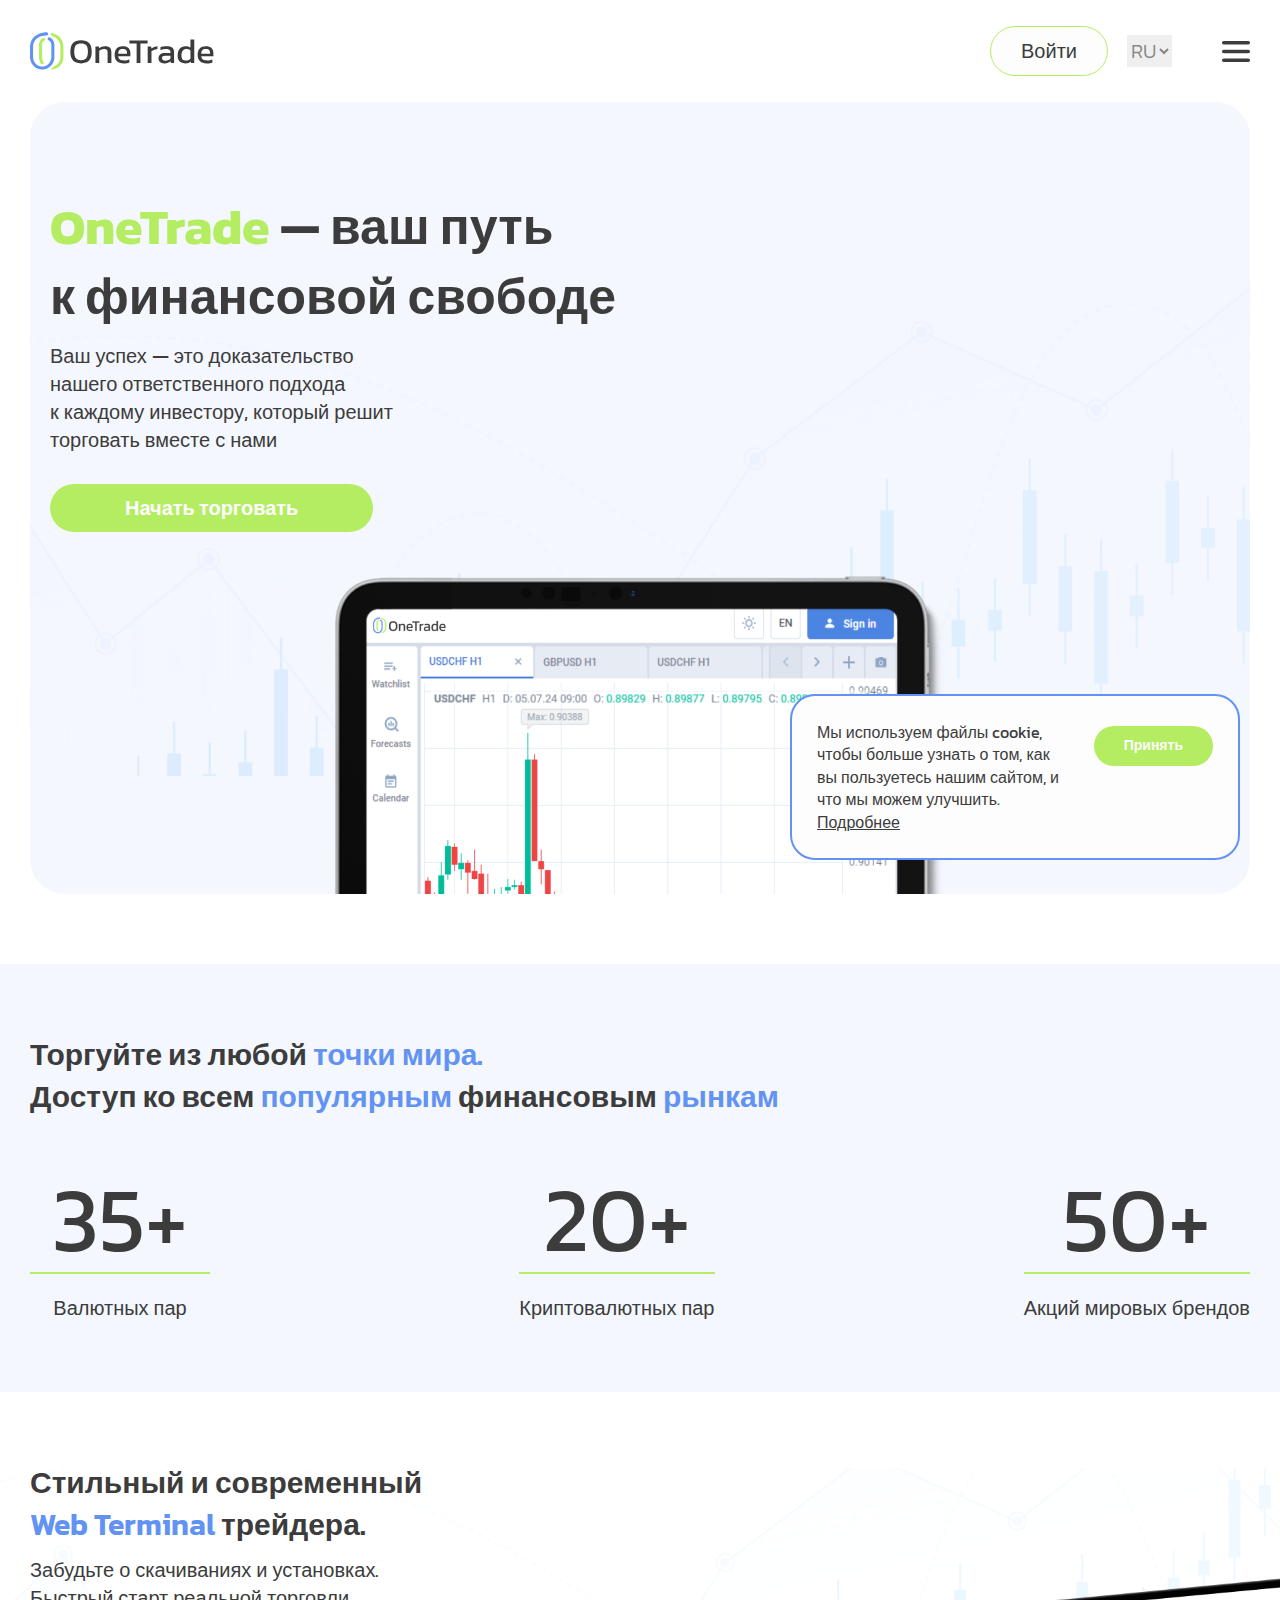
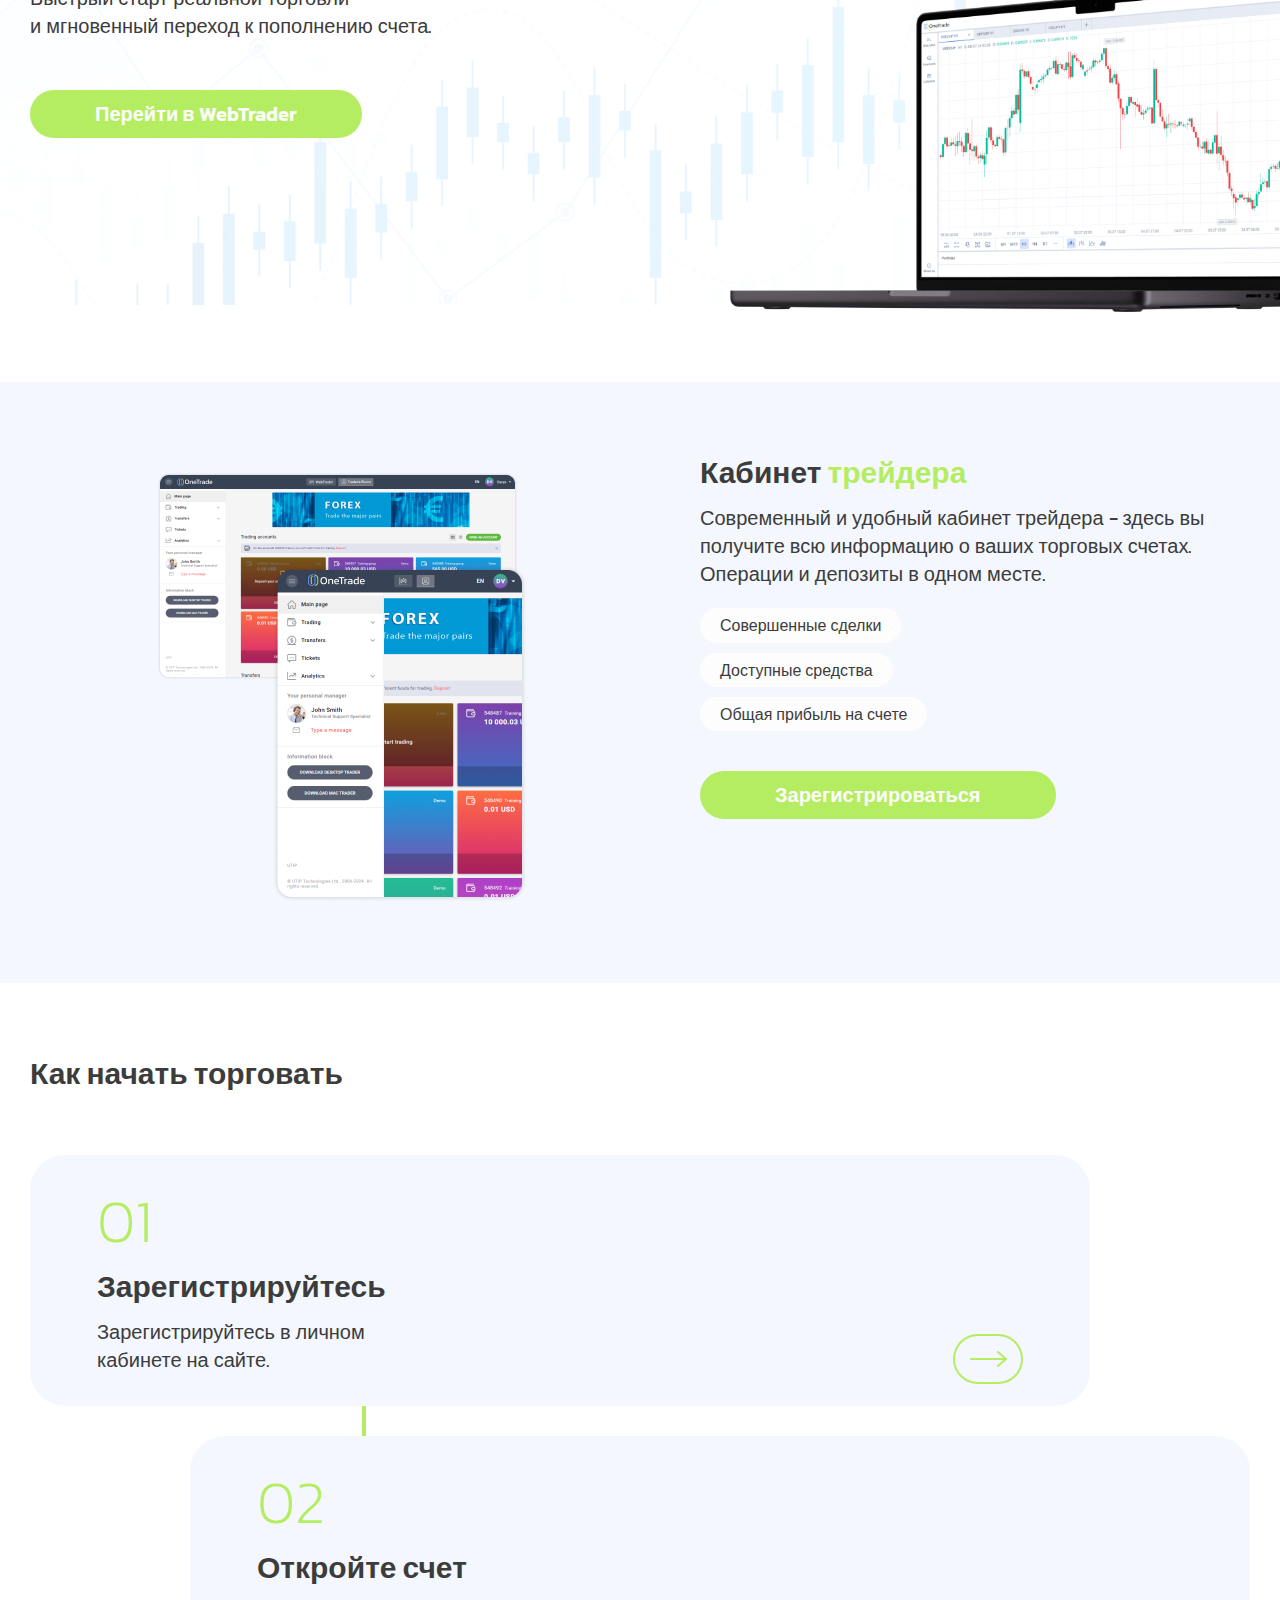
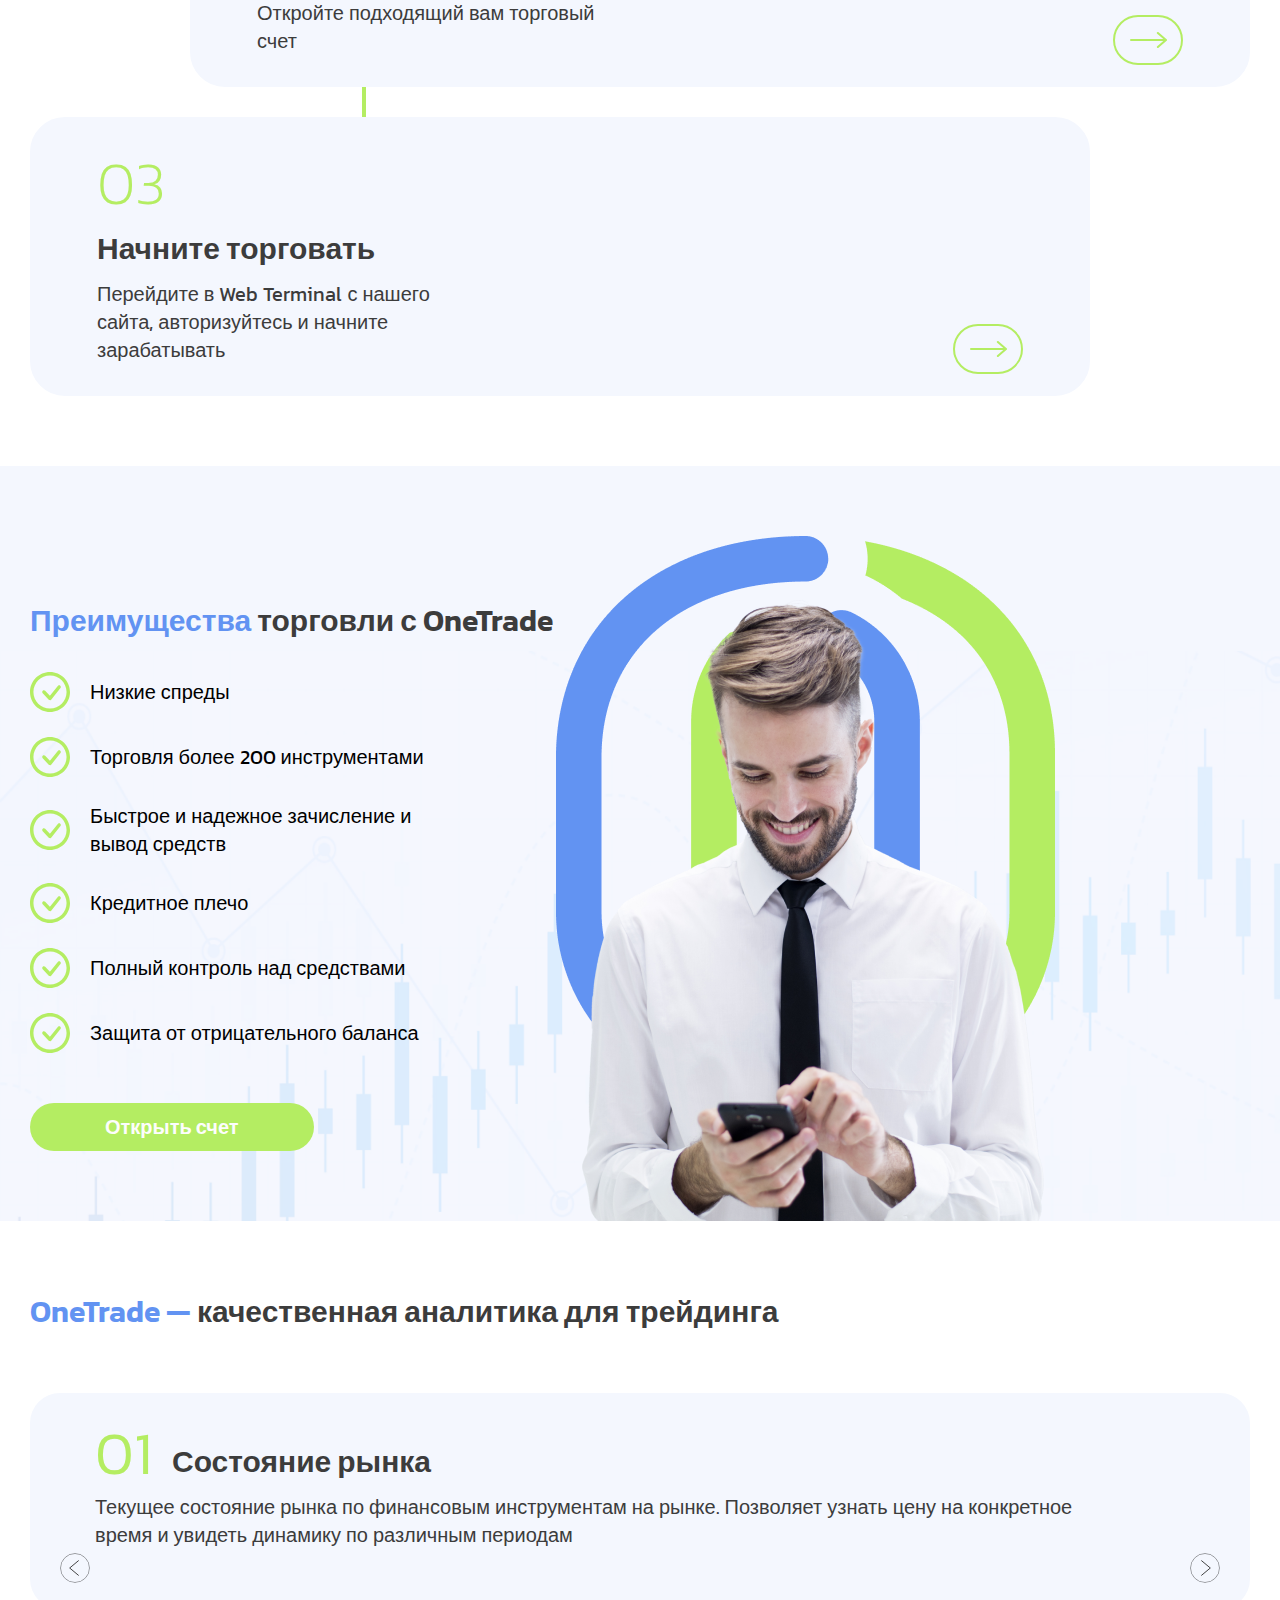
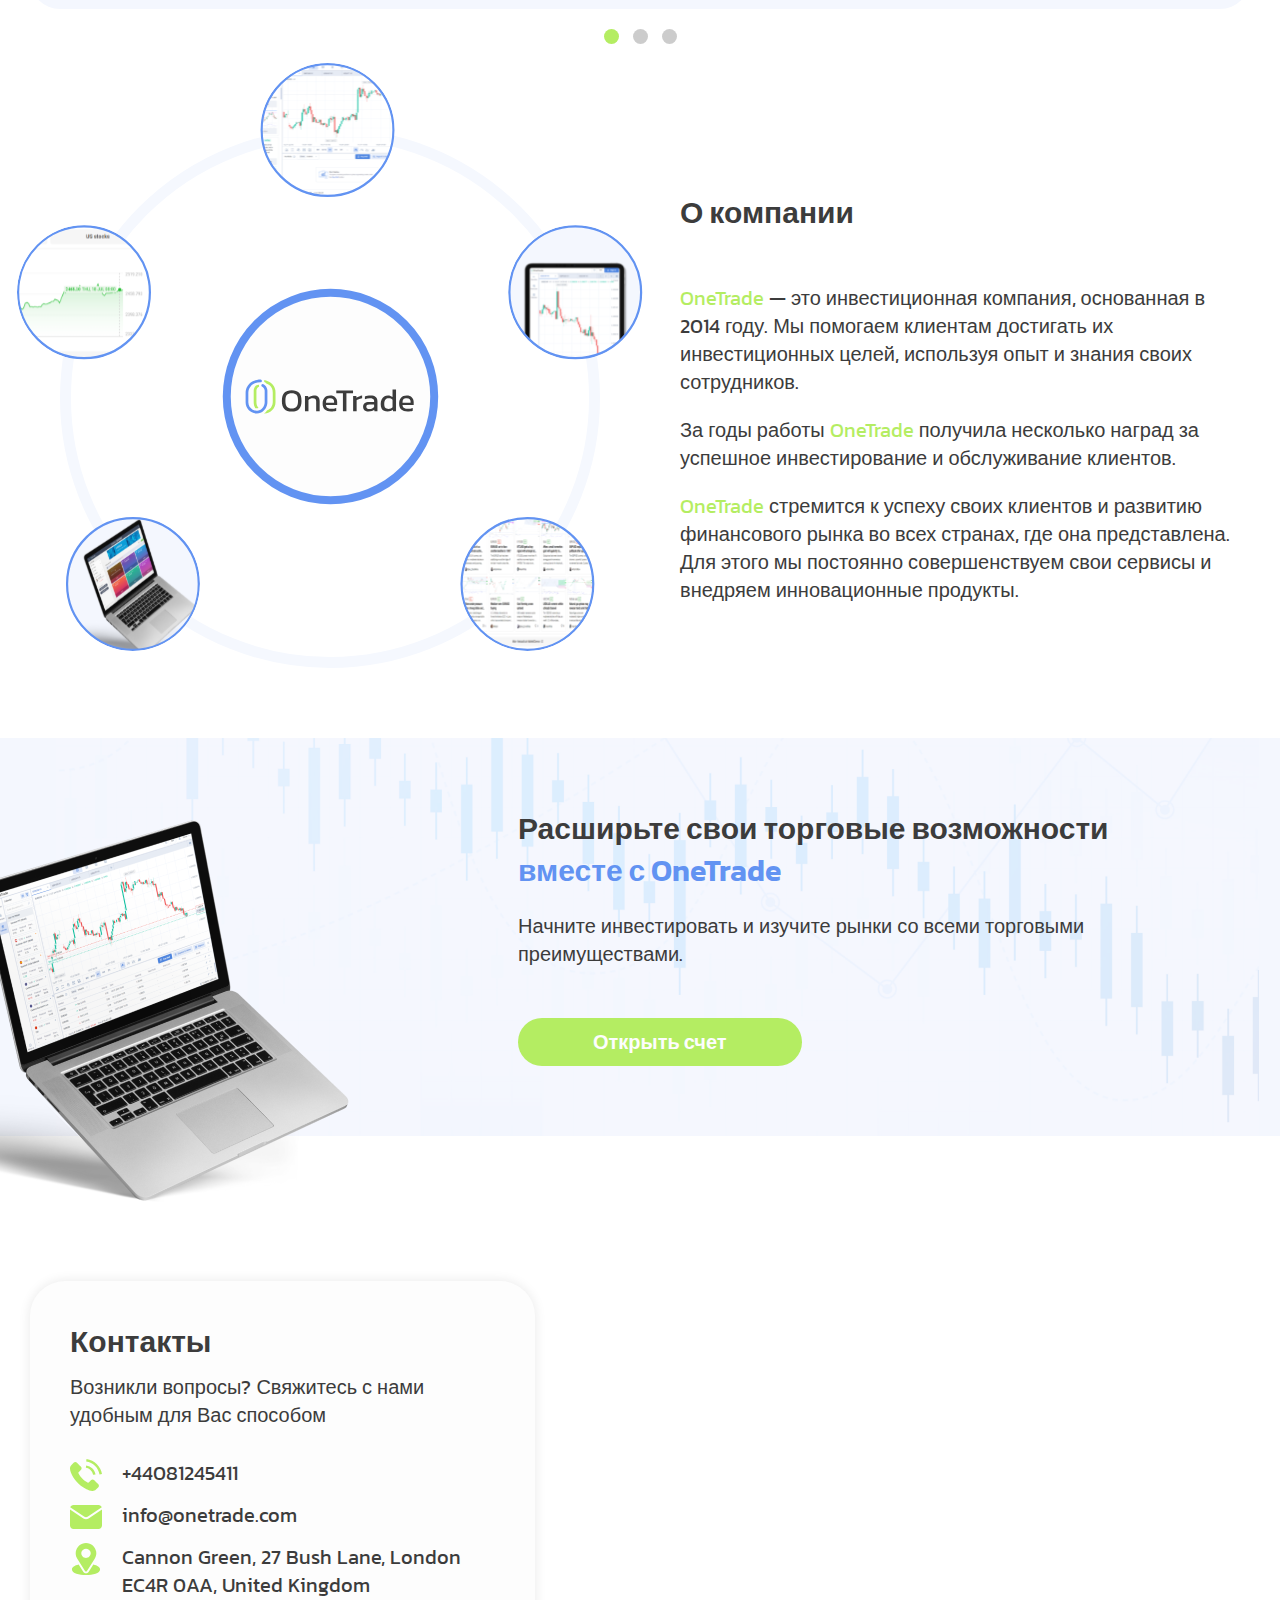
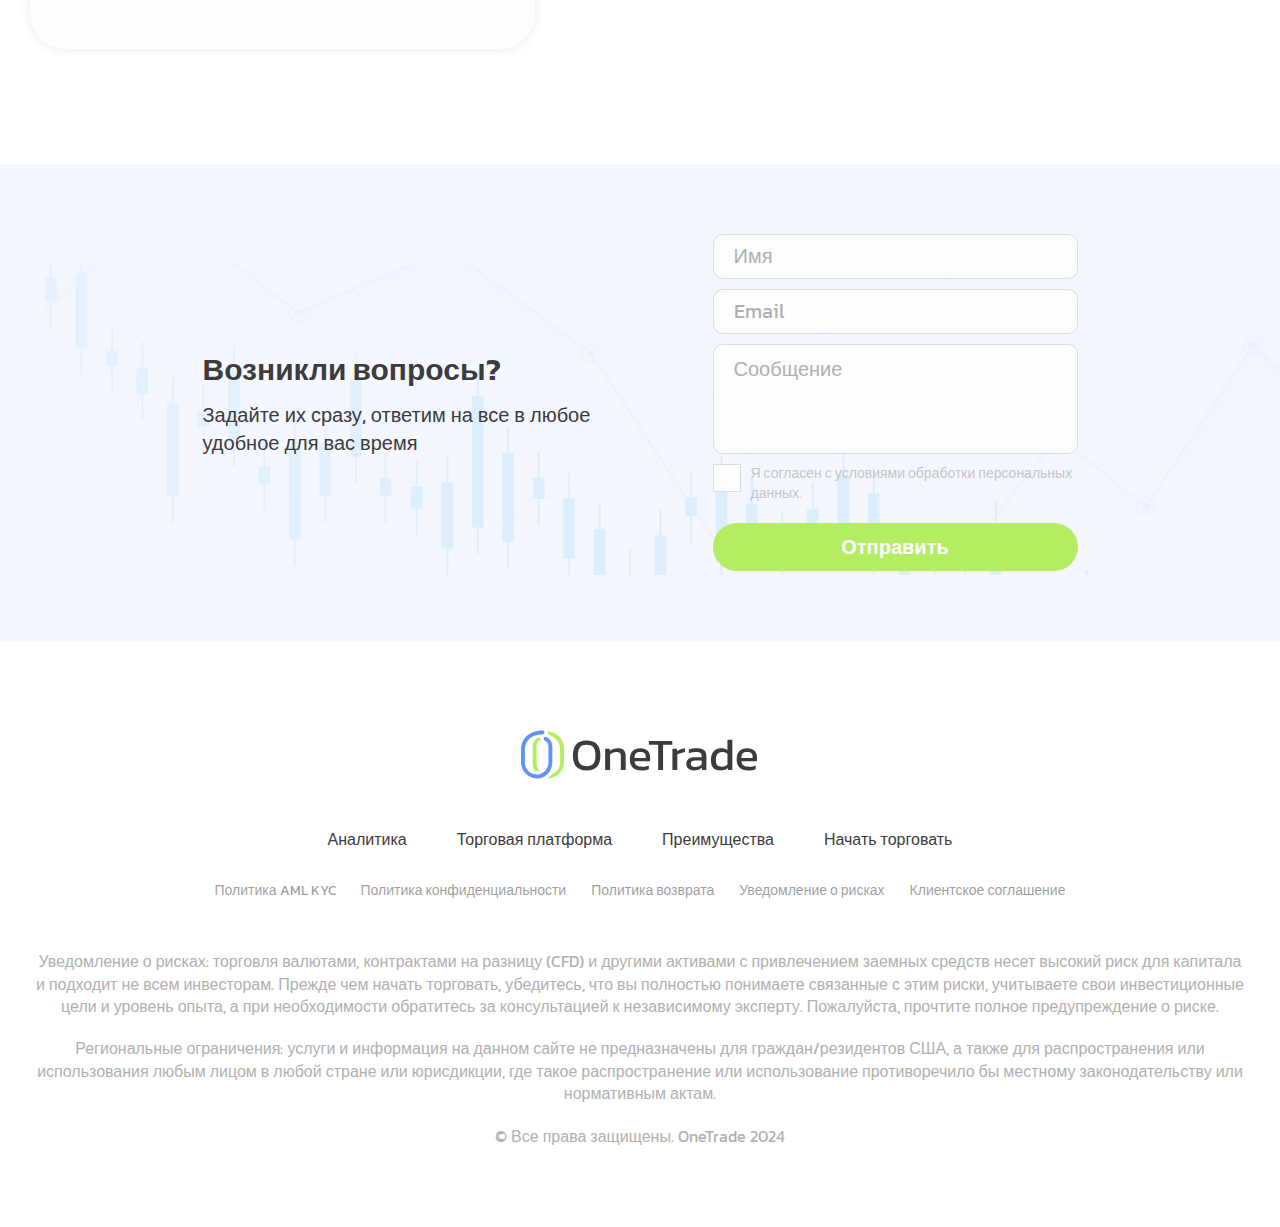
==== index.html @ 4d75fae4 "add" ====
<!DOCTYPE html>
<html lang="ru">

<head>
    <meta charset="UTF-8">
    <meta name="viewport" content="width=device-width, initial-scale=1.0">
    <title>OneTrade</title>

    <link rel="preconnect" href="https://fonts.googleapis.com">
    <link rel="preconnect" href="https://fonts.gstatic.com" crossorigin>
    <link href="https://fonts.googleapis.com/css2?family=Kanit:ital,wght@0,100;0,200;0,300;0,400;0,500;0,600;0,700;0,800;0,900;1,100;1,200;1,300;1,400;1,500;1,600;1,700;1,800;1,900&display=swap" rel="stylesheet">

    <link rel="stylesheet" href="/css/normalize.css">
    <link rel="stylesheet" href="/css/swiper-bundle.min.css">
    <link rel="stylesheet" href="/css/style.css">

    <link rel="stylesheet" href="/css/1440.css">
    <link rel="stylesheet" href="/css/1300.css">
    <link rel="stylesheet" href="/css/768.css">
    <link rel="stylesheet" href="/css/750.css">
    <link rel="stylesheet" href="/css/500.css">
    <link rel="stylesheet" href="/css/360.css">

    <script defer src="/js/swiper-bundle.min.js"></script>
    <script defer src="/js/script.js"></script>
</head>

<body>
    <header>
        <div class="container">
            <a href="#" class="header__logo">
                <img src="/img/header-logo.svg" alt="">
            </a>
            <ul class="menu">
                <li class="menu-item"><a href="#analitycs">Аналитика</a></li>
                <li class="menu-item"><a href="#platform">Торговая платформа</a></li>
                <li class="menu-item"><a href="#advantages">Преимущества</a></li>
                <li class="menu-item"><a href="#start">Начать торговать</a></li>
            </ul>
            <div class="header__corner-box">
                <div class="header__btns">
                    <button class="btn singin">Войти</button>
                    <select class="header__select" name="" id="">
                        <option value="RU">RU</option>
                        <option value="EN">EN</option>
                    </select>
                </div>
                <button class="burger"></button>
            </div>
            
        </div>
    </header>
    <main>
        <section class="hero">
            <div class="container">
                <div class="hero__box">
                    <div class="hero__content">
                        <h1><span>OneTrade</span> — ваш путь к&nbsp;финансовой свободе</h1>
                        <p>Ваш успех&nbsp;&mdash; это доказательство нашего ответственного подхода к&nbsp;каждому инвестору, который решит торговать вместе с&nbsp;нами</p>
                        <a href="#" class="btn">Начать торговать</a>
                    </div>
                    <div>
                        <picture>
                            <source media="(min-width: 1301px)" srcset="/img/iPad.png">
                            <source media="(max-width: 1300px)" srcset="/img/iPad-tablet.png">
                            <img src="/img/iPad.png" alt="">
                        </picture>
                    </div>
                </div>
            </div>
        </section>

        <section class="trading">
            <div class="container">
                <h2>Торгуйте из любой <span>точки мира.</span></h2>
                <div class="h2">Доступ ко всем <span>популярным</span> финансовым <span>рынкам</span></div>

                <ul class="trading__list">
                    <li class="trading__item">
                        <div class="trading__number">35+</div>
                        <p>Валютных пар</p>
                    </li>
                    <li class="trading__item">
                        <div class="trading__number">20+</div>
                        <p>Криптовалютных пар</p>
                    </li>
                    <li class="trading__item">
                        <div class="trading__number">50+</div>
                        <p>Акций мировых брендов</p>
                    </li>
                </ul>
            </div>
        </section>

        <section class="style" id="platform">
            <div class="container">
                <div class="style__box">
                    <h2>Стильный и современный <span>Web&nbsp;Terminal</span>&nbsp;трейдера.</h2>
                    <p>Забудьте о скачиваниях и установках.<br>
                        Быстрый старт реальной торговли<br>
                        и мгновенный переход к пополнению счета.</p>
                    <a href="#" class="btn">Перейти в WebTrader</a>
                </div>
                <div>
                    <img src="/img/MacBook.png" alt="">
                </div>
                <a href="#" class="btn btn--mobile">Перейти в WebTrader</a>
            </div>
        </section>

        <section class="room">
            <div class="container">
                <a href="#" class="btn btn--mobile">Зарегистрироваться</a>
                <picture>
                    <source media="(min-width: 1301px)" srcset="/img/room-bg.png">
                    <source media="(max-width: 1300px)" srcset="/img/room-bg-tablet.png">
                    <img src="/img/room-bg.png" alt="">
                </picture>
                <div class="room__content">
                    <h2>Кабинет <span>трейдера</span></h2>
                    <p>Современный и удобный кабинет трейдера - здесь вы получите всю информацию о ваших торговых счетах. Операции и депозиты в одном месте.</p>
                    <ul class="room__list">
                        <li class="room__item">Совершенные сделки</li>
                        <li class="room__item">Доступные средства</li>
                        <li class="room__item">Общая прибыль на счете</li>
                    </ul>
                    <a href="#" class="btn">Зарегистрироваться</a>
                </div>
            </div>
        </section>

        <section class="start" id="start">
            <div class="container">
                <h2>Как начать торговать</h2>

                <ul class="start__list">
                    <li class="start__item">
                        <div class="start__number">01</div>
                        <h3>Зарегистрируйтесь</h3>
                        <p>Зарегистрируйтесь в&nbsp;личном кабинете на&nbsp;сайте.</p>
                        <a href="#" class="start__btn">
                            <svg width="37" height="16" viewBox="0 0 37 16" fill="none" xmlns="http://www.w3.org/2000/svg">
                                <path d="M1 8H36M36 8L27.8605 1M36 8L27.8605 15" stroke="#B4ED62" stroke-width="2" stroke-linecap="round" stroke-linejoin="round" />
                            </svg>
                        </a>
                    </li>
                    <li class="start__item">
                        <div class="start__number">02</div>
                        <h3>Откройте счет</h3>
                        <p>Откройте подходящий вам торговый счет</p>
                        <a href="#" class="start__btn">
                            <svg width="37" height="16" viewBox="0 0 37 16" fill="none" xmlns="http://www.w3.org/2000/svg">
                                <path d="M1 8H36M36 8L27.8605 1M36 8L27.8605 15" stroke="#B4ED62" stroke-width="2" stroke-linecap="round" stroke-linejoin="round" />
                            </svg>
                        </a>
                    </li>
                    <li class="start__item">
                        <div class="start__number">03</div>
                        <h3>Начните торговать</h3>
                        <p>Перейдите в&nbsp;Web Terminal с&nbsp;нашего сайта, авторизуйтесь и&nbsp;начните зарабатывать</p>
                        <a href="#" class="start__btn">
                            <svg width="37" height="16" viewBox="0 0 37 16" fill="none" xmlns="http://www.w3.org/2000/svg">
                                <path d="M1 8H36M36 8L27.8605 1M36 8L27.8605 15" stroke="#B4ED62" stroke-width="2" stroke-linecap="round" stroke-linejoin="round" />
                            </svg>
                        </a>
                    </li>
                </ul>
            </div>
        </section>

        <section class="advantages" id="advantages">
            <div class="container">
                <div class="advantages__box">
                    <h2><span>Преимущества</span> торговли с&nbsp;OneTrade</h2>
                    <ul class="advantages__list">
                        <ul class="advantages__item">Низкие спреды</ul>
                        <ul class="advantages__item">Торговля более 200 инструментами</ul>
                        <ul class="advantages__item">Быстрое и надежное зачисление и вывод средств</ul>
                        <ul class="advantages__item">Кредитное плечо</ul>
                        <ul class="advantages__item">Полный контроль над средствами</ul>
                        <ul class="advantages__item">Защита от отрицательного баланса</ul>
                    </ul>
                    <a href="#" class="btn">Открыть счет</a>
                </div>
                <div>
                    <img src="/img/advantages-img.png" alt="">
                </div>
                <a href="#" class="btn btn--mobile">Открыть счет</a>
            </div>
        </section>

        <section class="analitycs" id="analitycs">
            <div class="container">
                <h2><span>OneTrade —</span> качественная аналитика для&nbsp;трейдинга</h2>

                <div class="swiper">
                    <div class="swiper-wrapper">
                        <div class="swiper-slide analitycs__item">
                            <div class="analitycs__box">
                                <div class="analitycs__top">
                                    <div class="analitycs__number">01</div>
                                    <h3>Состояние рынка</h3>
                                </div>
                                <p>Текущее состояние рынка по&nbsp;финансовым инструментам на&nbsp;рынке. Позволяет узнать цену на&nbsp;конкретное время и&nbsp;увидеть динамику по&nbsp;различным периодам</p>
                            </div>
                            <div class="analitycs__widget">
                                <script src="https://api.marketcheese.com/widgets/markets/widget.js" data-config='{"promoBtn":{"color":"#D3D9E3"},"language":"ru","orientation":"auto","defaultPeriod":"week","adaptive":true,"groups":[{"name":"Металлы","symbols":"97,98,99,100,104"},{"name":"Энергоносители","symbols":"127,128,129,277"},{"name":"Форекс","symbols":"42,48,57,68,87"},{"name":"Акции США","symbols":"12,14,18,201,225"}],"devSource":"WDT"}'></script>
                            </div>
                        </div>
                        <div class="swiper-slide analitycs__item">
                            <div class="analitycs__box">
                                <div class="analitycs__top">
                                    <div class="analitycs__number">02</div>
                                    <h3>Экономический календарь</h3>
                                </div>
                                <p>Работайте на&nbsp;финансовых рынках с&nbsp;помощью экономического календаря&nbsp;&mdash; применяйте любые торговые инструменты и&nbsp;стратегии</p>
                            </div>
                            <div class="analitycs__widget">
                                <script src="https://api.marketcheese.com/widgets/calendar/widget.js" data-config='{"filters":{"countries":"1,2,3,4,5,6,7,8,9,10,11,12,13,14,15,16,17,18,19,20,21,22,23,24,25,26,27,81,186,211"},"language":"ru","timezone":"current","upload":"none","rowCount":4,"devSource":"WDT"}'></script>
                            </div>
                        </div>
                        <div class="swiper-slide analitycs__item">
                            <div class="analitycs__box">
                                <div class="analitycs__top">
                                    <div class="analitycs__number">03</div>
                                    <h3>Прогнозы рынка</h3>
                                </div>
                                <p>Торговые идеи, прогнозы, гипотезы, результаты проведенного анализа от&nbsp;трейдеров и&nbsp;аналитиков со&nbsp;всего мира</p>
                            </div>
                            <div class="analitycs__widget">
                                <script src="https://api.marketcheese.com/widgets/forecasts/widget.js" data-config='{"language":"ru","orientation":"horizontal","maxRows":1,"segments":"14,4,16,8,5,7,15","devSource":"WDT"}'></script>
                            </div>
                        </div>
                    </div>

                    <div class="swiper-pagination"></div>

                    <div class="swiper-button-prev">
                        <svg width="31" height="31" viewBox="0 0 31 31" fill="none" xmlns="http://www.w3.org/2000/svg">
                            <circle cx="15.5" cy="15.5" r="15" stroke="black" stroke-opacity="0.4" />
                            <path d="M19 8L10 15.5L19 23" stroke="#3C3C3C" stroke-linecap="round" stroke-linejoin="round" />
                        </svg>
                    </div>
                    <div class="swiper-button-next">
                        <svg width="31" height="31" viewBox="0 0 31 31" fill="none" xmlns="http://www.w3.org/2000/svg">
                            <circle cx="15.5" cy="15.5" r="15" transform="matrix(-1 0 0 1 31 0)" stroke="black" stroke-opacity="0.4" />
                            <path d="M12 8L21 15.5L12 23" stroke="#3C3C3C" stroke-linecap="round" stroke-linejoin="round" />
                        </svg>
                    </div>
                </div>
            </div>
        </section>

        <section class="about-us">
            <div class="container">
                <div class="about-us__platform">
                    <div class="about-us__decoration">
                        <img src="/img/about-us-decor.svg" alt="">
                    </div>
                    <ul class="about-us__list">
                        <li class="about-us__item">
                            <img src="/img/web-terminal.svg" alt="">
                            <h4>Web Terminal</h4>
                        </li>
                        <li class="about-us__item">
                            <img src="/img/For-ifferent-devices.svg" alt="">
                            <h4>Для разных устройств</h4>
                        </li>
                        <li class="about-us__item">
                            <img src="/img/Market-forecasts.svg" alt="">
                            <h4>Прогнозы рынка</h4>
                        </li>
                        <li class="about-us__item">
                            <img src="/img/Personal-account.svg" alt="">
                            <h4>Личный кабинет</h4>
                        </li>
                        <li class="about-us__item">
                            <img src="/img/The-state-of-the-market.svg" alt="">
                            <h4>Состояние рынка</h4>
                        </li>
                    </ul>
                </div>
                <div class="about-us__box">
                    <h2>О компании</h2>
                    <p><span>OneTrade</span> — это инвестиционная компания, основанная в 2014 году. Мы помогаем клиентам достигать их инвестиционных целей, используя опыт и знания своих сотрудников.</p>
                    <p>За годы работы <span>OneTrade</span> получила несколько наград за успешное инвестирование и обслуживание клиентов.</p>
                    <p><span>OneTrade</span> стремится к успеху своих клиентов и развитию финансового рынка во всех странах, где она представлена. Для этого мы постоянно совершенствуем свои сервисы и внедряем инновационные продукты.</p>
                </div>
            </div>
        </section>

        <section class="opportunities">
            <div class="container">
                <a href="#" class="btn btn--mobile">Открыть счет</a>
                <picture class="opportunities__img">
                    <source media="(min-width: 1301px)" srcset="/img/mac.png">
                    <source media="(max-width: 750px)" srcset="/img/mac-mobile.png">
                    <source media="(max-width: 1300px)" srcset="/img/mac-tablet.png">
                    <img src="/img/mac.png" alt="">
                </picture>
                <div class="opportunities__box">
                    <h2>Расширьте свои торговые возможности <span>вместе с OneTrade</span></h2>
                    <p>Начните инвестировать и&nbsp;изучите рынки со&nbsp;всеми торговыми преимуществами.</p>
                    <a href="#" class="btn">Открыть счет</a>
                </div>
            </div>
        </section>

        <section class="contacts">
            <div class="container">
                <div class="contacts__box">
                    <h2>Контакты</h2>
                    <p>Возникли вопросы? Свяжитесь с нами удобным для Вас способом</p>
                    <div class="contacts__info">
                        <a href="tel:+44081245411" class="contacts__tel">+44081245411</a>
                        <a href="mailto:info@onetrade.com" class="contacts__mail">info@onetrade.com</a>
                        <address class="contacts__address">Cannon Green, 27 Bush Lane, London EC4R 0AA, United Kingdom</address>
                    </div>
                </div>
                <div id="map" class="contacts__map">
                    <iframe src="https://yandex.ru/map-widget/v1/?um=constructor%3A11982ced28fa4d0150d76cf3095ab1e1cc63e37d5ad53036992dc6874cb2c4c0&amp;source=constructor" width="100%" height="495" frameborder="0"></iframe>
                </div>
            </div>
        </section>

        <section class="questions">
            <div class="container">
                <div class="questions__box">
                    <h2>Возникли вопросы?</h2>
                    <p>Задайте их сразу, ответим на все в любое удобное для вас время</p>
                </div>
                <form action="">
                    <input type="text" placeholder="Имя">
                    <input type="email" placeholder="Email">
                    <textarea name="" id="" placeholder="Сообщение"></textarea>
                    <label for="checkbox">
                        <input id="checkbox" type="checkbox">
                        <span>Я&nbsp;согласен с&nbsp;условиями обработки персональных данных.</span>
                    </label>
                    <button type="submit" class="btn">Отправить</button>
                </form>
            </div>
        </section>
    </main>
    <footer>
        <div class="container">
            <div class="footer__logo"><img src="/img/header-logo.svg" alt=""></div>
            <ul class="menu">
                <li class="menu-item"><a href="#analitycs">Аналитика</a></li>
                <li class="menu-item"><a href="#platform">Торговая платформа</a></li>
                <li class="menu-item"><a href="#advantages">Преимущества</a></li>
                <li class="menu-item"><a href="#start">Начать торговать</a></li>
            </ul>
            <div class="footer__docs">
                <a href="#" target="_blank">Политика AML KYC</a>
                <a href="#" target="_blank">Политика конфиденциальности</a>
                <a href="#" target="_blank">Политика возврата</a>
                <a href="#" target="_blank">Уведомление о рисках</a>
                <a href="#" target="_blank">Клиентское соглашение</a>
            </div>
            <p>Уведомление о&nbsp;рисках: торговля валютами, контрактами на&nbsp;разницу (CFD) и&nbsp;другими активами с&nbsp;привлечением заемных средств несет высокий риск для капитала и&nbsp;подходит не&nbsp;всем инвесторам. Прежде чем начать торговать, убедитесь, что вы&nbsp;полностью понимаете связанные с&nbsp;этим риски, учитываете свои инвестиционные цели и&nbsp;уровень опыта, а&nbsp;при необходимости обратитесь за&nbsp;консультацией к&nbsp;независимому эксперту. Пожалуйста, прочтите полное предупреждение о&nbsp;риске.</p>
            <p>Региональные ограничения: услуги и&nbsp;информация на&nbsp;данном сайте не&nbsp;предназначены для граждан/резидентов США, а&nbsp;также для распространения или использования любым лицом в&nbsp;любой стране или юрисдикции, где такое распространение или использование противоречило&nbsp;бы местному законодательству или нормативным актам.</p>
            <p class="copyright">© Все права защищены. OneTrade 2024</p>
        </div>
    </footer>

    <div class="cookies">
        <p class="text2">Мы используем файлы cookie, чтобы больше узнать о том, как вы пользуетесь нашим сайтом, и что мы можем улучшить. <a href="">Подробнее</a></p>
        <button class="btn cookies--close">Принять</button>
    </div>
</body>

</html>
---- css/style.css ----
:root {
    --black: #3C3C3C;
    --green: #B4ED62;
    --blue: #6293F2;
    --light-blue: #F4F7FE;
    --white: #FDFDFD;
    --transition: .2s ease-in-out all;
}

* {
    box-sizing: border-box;
    margin: 0;
    padding: 0;
    font-family: 'Kanit', sans-serif;
}

body {
    overflow-x: hidden;
}

h1 {
    margin: 0;
    font-size: 60px;
    line-height: 140%;
    color: var(--black);
}

h1 span {
    color: var(--green);
    font-size: 70px;
}

h2,
.h2 {
    margin: 0;
    font-size: 40px;
    line-height: 140%;
    font-weight: 600;
    color: var(--black);
}

h2 span,
.h2 span {
    color: var(--blue);
}

h3 {
    margin: 0;
    font-size: 30px;
    line-height: 140%;
    font-weight: 600;
    color: var(--black);
}

h4 {
    margin: 0;
    font-size: 20px;
    line-height: 140%;
    font-weight: 600;
    color: var(--black);
}

p {
    margin: 0;
    font-size: 20px;
    font-weight: 400;
    line-height: 140%;
    color: var(--black);
}

h6 {
    margin: 0;
    font-weight: 400;
    font-size: 16px;
    line-height: 140%;
}

.btn {
    display: inline-block;
    padding: 15px 75px;
    color: var(--white);
    background: var(--green);
    border-radius: 40px;
    cursor: pointer;
    border: 0;
    transition: var(--transition);
    font-size: 20px;
    line-height: 140%;
    font-weight: 600;
    text-decoration: none;
}

.singin {
    padding: 10px 35px;
    color: var(--black);
    background: var(--white);
    outline: 1px solid var(--green);
    font-weight: 400;
}

.container {
    max-width: 1630px;
    padding-left: 100px;
    padding-right: 100px;
    margin: auto;
}

img {
    display: block;
    max-width: 100%;
    height: auto;
    object-fit: contain;
}

header .container {
    display: flex;
    align-items: center;
    justify-content: space-between;
    gap: 20px;
    padding-top: 25px;
    padding-bottom: 25px;
}

.header__btns {
    display: flex;
    gap: 20px;
    align-items: center;
}

.header__select {
    border: none;
    font-size: 20px;
    font-weight: 300;
    color: #3C3C3C96;
    cursor: pointer;
}

.header__select:focus {
    color: var(--blue);
}

.header__select:focus option {
    color: #3C3C3C96;
}

header .menu {
    display: flex;
    gap: 50px;
    list-style: none;
}

header .menu-item a {
    font-size: 18px;
    color: var(--black);
    text-decoration: none;
    transition: var(--transition);
    white-space: nowrap;
}

.hero__box {
    padding: 80px 80px 0;
    display: flex;
    margin-bottom: 80px;
    margin-left: -90px;
    margin-right: -90px;
    width: calc(100% + 180px);
    justify-content: space-between;
    gap: 50px;
    border-radius: 35px;
    background: url(../img/hero-decor.png) var(--light-blue) center / contain no-repeat;
}

.hero__content {
    max-width: 710px;
    display: flex;
    flex-direction: column;
    justify-content: center;
    align-items: start;
    margin-top: -80px;
    flex: 0 0 auto;
}

.hero__content h1 {
    margin-bottom: 20px;
}

.hero__content p {
    margin-bottom: 50px;
}

.trading {
    background: var(--light-blue);
}

.trading .container {
    padding-top: 80px;
    padding-bottom: 80px;
}

.trading__list {
    margin-top: 50px;
    display: flex;
    gap: 50px;
    justify-content: space-between;
    list-style: none;
}

.trading__item {
    min-width: 180px;
    text-align: center;
}

.trading__number {
    margin-bottom: 20px;
    font-size: 90px;
    color: var(--black);
    font-weight: 400;
}

.trading__number::after {
    content: '';
    width: 100%;
    height: 2px;
    background: var(--green);
    display: block;
}

.style {
    overflow-x: hidden;
    background: url(../img/style-bg.png) center / contain no-repeat;
}

.style .container {
    padding-top: 80px;
    padding-bottom: 80px;
    display: flex;
    justify-content: space-between;
    gap: 80px;
}

.style__box {
    max-width: 550px;
    flex: 0 0 auto;
}

.style h2 {
    margin-bottom: 10px;
}

.style p {
    margin-bottom: 50px;
}

.room {
    background: var(--light-blue);
}

.room .container {
    display: flex;
    align-items: center;
    gap: 90px;
    padding-top: 80px;
    padding-bottom: 80px;
}

.room__content {
    max-width: 550px;
    margin-left: auto;
}

.room h2 {
    margin-bottom: 20px;
}

.room h2 span {
    color: var(--green);
}

.room p {
    margin-bottom: 30px;
}

.room__list {
    display: flex;
    flex-direction: column;
    justify-content: start;
    gap: 10px;
    margin-bottom: 40px;
    list-style: none;
}

.room__item {
    width: max-content;
    display: inline-block;
    padding: 8px 20px;
    font-size: 16px;
    font-weight: 400;
    background: var(--white);
    border-radius: 45px;
    color: var(--black);
}

.start .container {
    padding-top: 80px;
    padding-bottom: 80px;
}

.start h2 {
    margin-bottom: 50px;
}

.start__list {
    position: relative;
    display: flex;
    justify-content: space-between;
    gap: 30px;
    list-style: none;
    align-items: stretch;
}

.start__list::before {
    content: '';
    position: absolute;
    top: 128px;
    width: 100%;
    height: 4px;
    background: var(--green);
}

.start__item {
    position: relative;
    width: 100%;
    padding: 20px 30px 70px;
    background: var(--light-blue);
    border-radius: 35px;
    transition: var(--transition);
    border: 2px solid var(--light-blue)
}

.start__item p {
    max-width: 350px;
}

.start__number {
    margin-bottom: 20px;
    font-size: 60px;
    color: var(--green);
    font-weight: 275;
}

.start h3 {
    margin-bottom: 10px;
}

.start__btn {
    position: absolute;
    width: 70px;
    height: 50px;
    display: flex;
    align-items: center;
    justify-content: center;
    bottom: 20px;
    right: 30px;
    border: 2px solid var(--green);
    border-radius: 40px;
    transition: var(--transition);
}

.start__btn path {
    transition: var(--transition);
}

.advantages {
    background: var(--light-blue);
}

.advantages {
    background: url(../img/advantages-decor.png) var(--light-blue) center bottom / contain no-repeat;
}

.advantages .container {
    display: flex;
    gap: 85px;
    padding-top: 80px;
    align-items: end;
}

.advantages__box {
    display: flex;
    flex-direction: column;
    justify-content: center;
    align-items: start;
    padding-bottom: 80px;
}

.advantages h2 {
    margin-bottom: 30px;
}

.advantages__list {
    margin-bottom: 50px;
}

.advantages__item {
    max-width: 430px;
    display: flex;
    gap: 40px;
    align-items: center;
    font-size: 20px;
    line-height: 140%;
    font-weight: 400;
}

.advantages__item:not(:last-child) {
    margin-bottom: 30px;
}

.advantages__item::before {
    flex: 0 0 auto;
    width: 40px;
    height: 40px;
    content: '';
    display: block;
    background: url(../img/v.svg) center / contain no-repeat;
}

.analitycs .container {
    padding-top: 80px;
    padding-bottom: 80px;
}

.analitycs h2 {
    max-width: 820px;
    margin-bottom: 30px;
}

.analitycs__item {
    /* height: 620px; */
    height: auto;
    display: flex;
    gap: 30px;
    align-items: center;
    background: var(--light-blue);
    border-radius: 50px;
    padding: 70px 90px;
}

.analitycs__top {
    display: flex;
    gap: 30px;
    align-items: start;
    margin-bottom: 20px;
}

.analitycs__item:nth-child(1) .analitycs__top,
.analitycs__item:nth-child(3) .analitycs__top {
    align-items: end;
}

.analitycs__number {
    font-size: 60px;
    color: var(--green);
    font-weight: 300;
    line-height: 100%;
}

.analitycs__box {
    width: 465px;
    flex: 0 0 auto;
}

.analitycs__widget {
    width: calc(100% - 495px);
}

.analitycs .swiper {
    margin-left: -90px;
    margin-right: -90px;
}

.analitycs .swiper-pagination {
    position: initial;
    margin-top: 40px;
}

.swiper-pagination-bullet {
    width: 15px;
    height: 15px;
}

.swiper-horizontal>.swiper-pagination-bullets .swiper-pagination-bullet,
.swiper-pagination-horizontal.swiper-pagination-bullets .swiper-pagination-bullet {
    margin: 0 7px;
}

.swiper-pagination-bullet-active {
    background: var(--green);
}

.swiper-button-prev,
.swiper-rtl .swiper-button-next {
    top: auto;
    right: auto;
    left: 90px;
    bottom: 105px;
}

.swiper-button-next,
.swiper-rtl .swiper-button-prev {
    top: auto;
    left: auto;
    right: 90px;
    bottom: 105px;
}

.swiper-button-prev,
.swiper-rtl .swiper-button-next,
.swiper-button-next,
.swiper-rtl .swiper-button-prev {
    width: 30px;
    height: 30px;
    transition: var(--transition);
}

.swiper-button-prev svg,
.swiper-button-next svg {
    background: var(--light-blue);
    border-radius: 50px;
}

.swiper-button-prev:after,
.swiper-rtl .swiper-button-next:after {
    display: none;
}

.swiper-button-next:after,
.swiper-rtl .swiper-button-prev:after {
    display: none;
}

.about-us .container {
    display: flex;
    justify-content: center;
    gap: 180px;
    align-items: center;
    padding-top: 80px;
    padding-bottom: 135px;
}

.about-us__platform {
    position: relative;
    flex: 0 0 auto;
}

.about-us__decoration img {
    width: 100%;
    height: 100%;
    max-width: 555px;
    max-height: 555px;
}

.about-us__list {
    list-style: none;
}

.about-us__item {
    position: absolute;
    width: 125px;
    height: 125px;
    text-align: center;
    transition: var(--transition);
    border-radius: 50%;
    outline-color: #6293F226;
}

.about-us__item:nth-child(1) {
    width: 25%;
    height: 25%;
    left: 37%;
    top: -12%;
}

.about-us__item:nth-child(2) {
    width: 25%;
    height: 25%;
    right: -8%;
    top: 18%;
}

.about-us__item:nth-child(3) {
    width: 25%;
    height: 25%;
    bottom: 3%;
    right: 1%;
}

.about-us__item:nth-child(4) {
    width: 25%;
    height: 25%;
    bottom: 3%;
    left: 1%;
}

.about-us__item:nth-child(5) {
    width: 25%;
    height: 25%;
    left: -8%;
    top: 18%;
}



.about-us__item h4 {
    color: var(--blue);
    transition: var(--transition);
    opacity: 0;
}

.about-us__item::before {
    position: absolute;
    content: '';
    display: block;
    width: 100%;
    height: 100%;
    top: 0;
    left: 0;
    border-radius: 50%;
    transition: .25s ease-in-out all;
    outline-color: #6293F226;
}

.about-us__item img {
    width: 100%;
    height: 100%;
    border-radius: 50%;
    transition: .3s ease-in-out all;
    outline-color: #6293F226;
}

.about-us__box h2 {
    margin-bottom: 50px;
}

.about-us__box p span {
    color: var(--green);
}

.about-us__box p:not(:last-child) {
    margin-bottom: 20px;
}

.opportunities {
    background: url(../img/opportunities-decor.png) var(--light-blue) center / contain no-repeat;
}

.opportunities .container {
    display: flex;
    align-items: center;
    gap: 100px;
    justify-content: start;
}

.opportunities__img {
    margin-top: -3%;
    max-width: 680px;
    margin-left: -150px;
}

.opportunities__box h2 {
    max-width: 700px;
    margin-bottom: 20px;
}

.opportunities__box p {
    max-width: 580px;
    margin-bottom: 50px;
}

.contacts .container {
    display: flex;

    padding-top: 80px;
    padding-bottom: 50px;
}

.contacts__box {
    position: relative;
    max-width: 610px;
    margin-top: 65px;
    margin-bottom: 65px;
    padding: 40px;
    background: var(--white);
    box-shadow: 0px 0px 11px 1px #00000014;
    border-radius: 35px;
}

.contacts__box h2 {
    margin-bottom: 10px;
}

.contacts__box p {
    margin-bottom: 30px;
}

.contacts__info {
    display: flex;
    flex-direction: column;
    gap: 10px;
}

.contacts__info a,
.contacts__info address {
    display: flex;
    gap: 20px;
    font-size: 20px;
    line-height: 140%;
    font-weight: 400;
    color: var(--black);
    text-decoration: none;
    font-style: initial;
}

.contacts__tel::before {
    content: '';
    display: block;
    width: 32px;
    height: 32px;
    background: url(../img/phone-icon.svg) center / contain no-repeat;
    flex: 0 0 auto;
}

.contacts__mail::before {
    content: '';
    display: block;
    width: 32px;
    height: 32px;
    background: url(../img/mail-icon.svg) center / contain no-repeat;
    flex: 0 0 auto;
}

.contacts__address::before {
    content: '';
    display: block;
    width: 32px;
    height: 32px;
    background: url(../img/location-icon.svg) center / contain no-repeat;
    flex: 0 0 auto;
}

.contacts__map {
    width: 100%;
    max-width: 820px;
    margin-left: -90px;
}

.contacts__map iframe {
    border-radius: 50px;
}

.questions {
    background: url(../img/questions-decor.png) var(--light-blue) center / contain no-repeat;
}

.questions .container {
    display: flex;
    gap: 280px;
    align-items: center;
    padding-top: 80px;
    padding-bottom: 80px;
}

.questions__box {
    max-width: 450px;
}

.questions__box h2 {
    margin-bottom: 10px;
}

form {
    display: flex;
    flex-direction: column;
    gap: 10px;
    max-width: 365px;
}

form .btn {
    margin-top: 10px;
}

input,
textarea {
    padding: 10px 20px;
    background: var(--white);
    border-radius: 10px;
    border: 1px solid #DCDCDC;
    color: var(--black);
    font-size: 20px;
    resize: none;
}

input:focus-visible,
textarea:focus-visible {
    outline-color: var(--green);
}

input::placeholder,
textarea::placeholder {
    font-size: 20px;
    line-height: 140%;
    color: #B0B0B0;
}

textarea {
    height: 110px;
}

input[type='checkbox'] {
    display: none;
}

input[type='checkbox']+span {
    display: flex;
    gap: 10px;
    color: #C5C6C8;
    font-size: 16px;
    line-height: 140%;
}

input[type='checkbox']+span::before {
    width: 28px;
    height: 28px;
    content: '';
    display: block;
    background: url(../img/checked.svg) var(--white) center / 19px no-repeat;
    border: 1px solid #3C3C3C2B;
    transition: var(--transition);
    flex: 0 0 auto;
}

input[type='checkbox']:checked+span::before {
    background: url(../img/checked.svg) var(--blue) center / 19px no-repeat;
}

footer .container {
    display: flex;
    flex-direction: column;
    align-items: center;
    padding-top: 80px;
    padding-bottom: 30px;
    text-align: center;
}

.footer__logo {
    margin-bottom: 40px;
}

footer .menu {
    display: flex;
    gap: 50px;
    margin-bottom: 30px;
    align-items: center;
    list-style: none;
}

footer .menu-item a {
    color: var(--black);
    text-decoration: none;
    font-size: 18px;
    line-height: 140%;
    font-weight: 400;
    transition: var(--transition);
}

.footer__docs {
    display: flex;
    align-items: center;
    gap: 70px;
    margin-bottom: 50px;
}

.footer__docs a {
    color: #3C3C3C80;
    font-weight: 400;
    font-size: 16px;
    line-height: 140%;
    text-decoration: none;
    transition: var(--transition);
}

footer p {
    font-size: 16px;
    line-height: 140%;
    font-weight: 400;
    color: #B0B0B0;
}

footer p:not(:last-child) {
    margin-bottom: 20px;
}

footer p:last-child {
    margin-bottom: 50px;
}

.copyright {
    font-size: 16px;
    line-height: 140%;
    font-weight: 400;
    color: #B0B0B0;
}

.cookies {
    position: fixed;
    z-index: 10;
    bottom: 40px;
    left: 40px;
    right: 40px;
    margin-left: auto;
    max-width: 450px;
    display: none;
    gap: 20px;
    -webkit-box-align: start;
    -ms-flex-align: start;
    align-items: start;
    background: var(--white);
    border: 2px solid var(--blue);
    padding: 25px;
    border-radius: 25px;
    color: var(--white);
}

.cookies p {
    font-size: 16px;
}

.cookies a {
    color: var(--black);
}

.cookies .btn {
    margin-top: 5px;
    padding: 10px 30px;
    font-size: 14px;
}

* {
    scrollbar-width: thin;
    scrollbar-color: var(--green) var(--light-blue);
}

*::-webkit-scrollbar {
    height: 12px;
    width: 12px;
}

*::-webkit-scrollbar-track {
    background: var(--light-blue);
}

*::-webkit-scrollbar-thumb {
    background-color: var(--green);
    border-radius: 35px;
    border: 3px solid var(--light-blue);
}

.burger {
    display: none;
}

.btn--mobile {
    display: none;
}

@media (min-width: 1200px) {
    .btn:hover {
        color: var(--green);
        background: var(--white);
        outline: 1px solid var(--green);
    }

    .singin:hover {
        color: var(--white);
        background: var(--green);
        outline: none;
    }

    option:hover {
        background: var(--light-blue);
        color: var(--blue);
    }

    header .menu-item a:hover {
        color: var(--blue);
    }

    .start__item:hover {
        background: var(--white);
        border: 2px solid var(--blue)
    }

    .start__btn:hover {
        background: var(--green);
    }

    .start__btn:hover path {
        stroke: var(--white);
    }

    .swiper-button-prev:hover svg,
    .swiper-button-next:hover svg,
    .swiper-button-prev:hover svg path,
    .swiper-button-next:hover svg path,
    .swiper-button-prev:hover svg circle,
    .swiper-button-next:hover svg circle {
        transition: var(--transition);
    }

    .swiper-button-prev:hover svg path,
    .swiper-button-next:hover svg path {
        stroke: var(--white);
    }

    .swiper-button-prev:hover svg circle,
    .swiper-button-next:hover svg circle {
        stroke: var(--green);
    }

    .swiper-button-prev:hover svg,
    .swiper-button-next:hover svg {
        background: var(--green);
    }

    .about-us__item:hover h4 {
        margin-top: 35px;
        opacity: 1;
    }

    .about-us__item:hover {
        outline: 10px solid #6293F226;
    }

    .about-us__item:hover::before {
        outline: 20px solid #6293F226;
    }

    .about-us__item:hover img {
        outline: 30px solid #6293F226;
    }

    footer .menu-item a:hover {
        color: var(--blue);
    }

    .footer__docs a:hover {
        color: var(--black);
        text-decoration: underline;
    }
}
---- css/1440.css ----
@media (max-width: 1440px) {
    .container {
        padding-left: 30px;
        padding-right: 30px;
    }

    .hero__box {
        width: 100%;
        margin-left: 0;
        margin-right: 0;
        gap: 40px;
    }

    .analitycs .swiper {
        margin-left: 0;
        margin-right: 0;
    }

    .about-us__platform {
        margin-left: 30px;
    }
}
---- css/1300.css ----
@media (max-width: 1300px) {
    header .menu {
        display: none;
    }

    .header__logo {
        max-width: 185px;
    }

    .header__corner-box {
        display: flex;
        gap: 50px;
        align-items: center;
    }

    .burger {
        display: block;
        width: 28px;
        height: 21px;
        background: url(../img/burger.svg) center / contain no-repeat;
        border: none;
    }

    h1,
    .h1 {
        font-size: 50px;
    }

    h1 span,
    .h1 span {
        font-size: 50px;
    }

    .hero__box {
        padding: 90px 20px 0;
        margin-bottom: 0;
        flex-direction: column;
        margin-bottom: 70px;
    }

    .hero__box img {
        margin: auto;
    }

    .hero__content p {
        max-width: 50%;
        margin-bottom: 30px;
    }

    .btn {
        padding: 10px 75px;
    }

    header .btn {
        padding: 10px 30px;
    }

    .hero__content h1 {
        margin-bottom: 10px;
    }

    .hero__content {
        margin-top: 0;
    }

    .trading .container {
        padding-top: 70px;
        padding-bottom: 70px;
    }

    .style .container {
        padding-top: 70px;
        /* padding-bottom: 260px; */
        padding-bottom: 70px;
        flex-direction: column;
        gap: 0;
        /* background: url(../img/MacBook.png) right calc(100% - 80px) / 570px no-repeat; */
    }

    .style .btn {
        padding: 10px 65px;
    }

    .style img {
        /* display: none; */

        max-width: 570px;
        max-height: 340px;
        margin-left: auto;
        margin-top: -160px;
        margin-right: -50px;
    }

    .room .container {
        gap: 25px;
        align-items: start;
        padding-top: 70px;
        padding-bottom: 80px;
    }

    .room picture {
        width: 100%;
        margin-top: 20px;
        margin-left: -20px;
    }

    .room img {
        margin: auto;
    }

    h2,
    .h2 {
        font-size: 30px;
    }

    .room h2 {
        margin-bottom: 10px;
    }

    .room p {
        margin-bottom: 20px;
    }

    .room__content {
        width: 100%;
    }

    .start .container {
        padding-top: 70px;
        padding-bottom: 70px;
    }

    .start h2 {
        margin-bottom: 60px;
    }

    .start__list {
        flex-direction: column;
    }

    .start__list::before {
        display: none;
    }

    .start__item {
        max-width: calc(100% - 160px);
        padding: 30px 145px 30px 65px;
    }

    .start__item:nth-child(2) {
        position: relative;
        margin-left: 160px;
    }

    .start__item:nth-child(2)::before {
        z-index: -1;
        position: absolute;
        content: '';
        top: -50px;
        left: 170px;
        width: 4px;
        height: calc(100% + 100px);
        background: var(--green);
    }

    .start__number {
        margin-bottom: 10px;
    }

    .start__btn {
        right: 65px;
    }

    .advantages .container {
        padding-top: 70px;
        gap: 0;
    }

    .advantages__box {
        padding-bottom: 70px;
    }

    .advantages__item {
        gap: 20px;
    }

    .advantages__item:not(:last-child) {
        margin-bottom: 25px;
    }

    .analitycs .container {
        padding-top: 70px;
        padding-bottom: 0;
    }

    .analitycs__item {
        /* height: 765px; */
        /* height: auto; */
        flex-direction: column;
        align-items: start;
        padding: 30px 65px;
    }

    .analitycs__widget {
        width: 100%;
    }

    .analitycs__box {
        width: 90%;
    }

    .analitycs__top {
        align-items: end;
        margin-bottom: 10px;
        gap: 20px;
    }

    .analitycs h2 {
        margin-bottom: 60px;
    }

    .analitycs .swiper-pagination {
        margin-top: 20px;
    }

    .analitycs__item {
        border-radius: 30px;
    }

    .swiper-button-prev,
    .swiper-rtl .swiper-button-next {
        left: 30px;
        bottom: 65px;
    }

    .swiper-button-next,
    .swiper-rtl .swiper-button-prev {
        right: 30px;
        bottom: 65px;
    }

    .about-us .container {
        display: grid;
        grid-template-columns: 1fr 1fr;
        gap: 80px;
        padding-bottom: 70px;
    }

    .opportunities .container {
        position: relative;
        padding-top: 70px;
        padding-bottom: 70px;
        gap: 0;
    }

    .opportunities__img {
        position: absolute;
        margin: 0;
        bottom: -70px;
        left: 0;
    }

    .opportunities__box {
        padding-left: 40%;
    }

    .contacts__map {
        margin-right: 0;
    }

    .questions .container {
        gap: 60px;
        justify-content: center;
    }

    input[type='checkbox']+span {
        font-size: 14px;
    }

    input[type='checkbox']+span::before {
        width: 26px;
        height: 26px;
    }

    .questions .container {
        padding-top: 70px;
        padding-bottom: 70px;
    }

    footer .menu-item a {
        font-size: 16px;
    }

    .footer__docs {
        gap: 25px;
        row-gap: 7px;
        white-space: nowrap;
        flex-wrap: wrap;
        justify-content: center;
    }

    .footer__docs a {
        font-size: 14px;
    }
}
---- css/768.css ----
@media (max-width: 768px) {

    h1,
    .h1 {
        font-size: clamp(25px, 7vw, 50px);
    }

    h1 span,
    .h1 span {
        font-size: clamp(25px, 7vw, 50px);
    }

    .hero__box {
        background: url(../img/hero-decor-tablet.png) var(--light-blue) center top / contain no-repeat;
    }

    .style {
        background: url(../img/style-bg-tablet.png) center / contain no-repeat;
    }

    .start h3 {
        font-size: clamp(15px, 4vw, 25px);
    }

    .start__number {
        font-size: clamp(40px, 8vw, 60px);
    }

    .advantages__item::before {
        width: 20px;
        height: 20px;
    }

    .advantages__list {
        max-width: 340px;
    }

    .advantages .btn {
        max-width: 340px;
        width: 100%;
        text-align: center;
    }

    p {
        font-size: 15px;
    }

    .advantages__item {
        font-size: 15px;
    }

    .advantages img {
        display: none;
    }

    .advantages .container {
        background: url(../img/advantages-img.png) right 30px bottom / 305px 450px no-repeat;
    }

    .about-us .container {
        gap: 50px;
    }

    .contacts__box {
        max-width: 360px;
        padding: 30px;
        border-radius: 20px;
    }

    .contacts__map {
        margin-left: -15px;
        max-width: 360px;
    }

    .contacts__map iframe {
        height: 430px;
        border-radius: 20px;
    }

    .contacts__box p {
        margin-bottom: 25px;
    }

    .contacts__info a,
    .contacts__info address {
        font-size: 15px;
    }

    .contacts__tel::before {
        width: 28px;
        height: 28px;
    }

    .contacts__mail::before {
        width: 28px;
        height: 28px;
    }

    .contacts__address::before {
        width: 28px;
        height: 28px;
    }

    .questions .container {
        padding-top: 60px;
        padding-bottom: 60px;
    }

    footer .container {
        padding-top: 45px;
    }

    .footer__logo {
        max-width: 140px;
        margin-right: auto;
        margin-bottom: 30px;
    }

    footer .menu {
        width: 100%;
        flex-direction: column;
        align-items: start;
        gap: 15px;
        margin-bottom: 15px;
    }

    .footer__docs {
        width: 100%;
        gap: 15px;
        flex-direction: column;
        align-items: start;
        margin-bottom: 30px;
    }

    footer p {
        font-size: 14px;
        text-align: left;
    }

    footer p:not(:last-child) {
        margin-bottom: 15px;
    }

    footer p:last-child {
        margin-bottom: 0;
    }

    .copyright {
        width: 100%;
        margin-top: 25px;
        margin-bottom: 0;
        font-size: 14px;
        text-align: left;
    }

    h2,
    .h2 {
        font-size: clamp(18px, 4vw, 30px);
    }

    .analitycs__number {
        font-size: clamp(40px, 8vw, 60px);
    }

    .analitycs h2 {
        margin-bottom: 40px;
    }

    .analitycs__item {
        padding: 15px;
    }

    .analitycs__box h3 {
        font-size: clamp(15px, 4vw, 25px);
    }
}
---- css/750.css ----
@media (max-width: 750px) {
    .header .container {
        padding-top: 20px;
        padding-bottom: 20px;
    }

    .hero__content h1 {
        margin-bottom: 20px;
    }

    .hero__content p {
        max-width: 100%;
        margin-bottom: 20px;
    }

    .hero__box {
        padding-top: 45px;
        border-radius: 15px;
        gap: 20px;
    }

    .header__btns {
        display: none;
    }

    .header__logo {
        max-width: 110px;
    }

    .burger {
        width: 21px;
        height: 16px;
    }

    .trading__list {
        justify-content: center;
        flex-wrap: wrap;
        row-gap: 20px;
    }

    p {
        font-size: 16px;
    }

    .container {
        padding-left: 15px;
        padding-right: 15px;
    }

    .trading .container {
        padding-top: 60px;
        padding-bottom: 60px;
    }

    .trading__list {
        margin-top: 45px;
    }

    .trading__item {
        min-width: initial;
        max-width: 120px;
    }

    .trading__item:nth-child(2) {
        order: 2;
    }

    .trading__number {
        font-size: 70px;
        margin-bottom: 10px;
        font-weight: 300;
    }

    .style .container {
        padding-top: 60px;
        padding-bottom: 60px;
        gap: 30px;
    }

    .style img {
        margin: auto;
        max-width: 100%;
        max-height: 100%;
    }

    .room .container {
        flex-direction: column-reverse;
        padding-top: 60px;
        padding-bottom: 60px;
    }

    .room h2 {
        margin-bottom: 25px;
    }

    .room p {
        margin-bottom: 30px;
    }

    .room__content {
        margin-left: initial;
    }

    .room__list {
        margin-bottom: 30px;
    }

    .room picture {
        margin: auto;
    }

    .room img {
        max-width: 100%;
        margin-right: auto;
    }

    .start .container {
        padding-top: 60px;
        padding-bottom: 60px;
    }

    .start__list {
        gap: 20px;
    }

    .start__item {
        max-width: 100%;
        padding: 15px;
        padding-right: 90px;
    }

    .start h2 {
        margin-bottom: 35px;
    }

    .start__item:nth-child(2) {
        margin-left: initial;
    }

    .start__item:nth-child(2)::before {
        left: 50%;
        transform: translateX(-2px);
    }

    .start__btn {
        right: 15px;
        bottom: 15px;
        width: 60px;
        height: 40px;
    }

    .advantages .container {
        padding-top: 60px;
        padding-bottom: 60px;
        flex-direction: column;
        gap: 20px;
        align-items: center;
        background: none;
    }
    
    .advantages__item:not(:last-child) {
        margin-bottom: 15px;
    }

    .advantages__box {
        padding-bottom: 0;
        width: 100%;
    }

    .advantages__item {
        gap: 15px;
    }

    .advantages img {
        display: block;
        max-height: 350px;
    }

    .analitycs .container {
        padding-top: 70px;
    }

    .analitycs__item {
        gap: 20px;
        border-radius: 15px;
        /* height: auto; */
    }

    .about-us .container {
        display: flex;
        flex-direction: column-reverse;
        gap: 45px;
    }

    .about-us__platform {
        margin: 10%;
        margin-top: 40px;
    }

    .opportunities .container {
        padding-top: 60px;
        padding-bottom: 60px;
        flex-direction: column-reverse;
    }

    .opportunities__img {
        position: relative;
        left: -15px;
        bottom: 0;
        width: 100%;
    }

    .opportunities__box {
        padding: initial;
    }

    .contacts__box {
        max-width: 100%;
        margin: 0 15px;
        padding: 30px 20px;
    }

    .contacts__box p {
        margin-bottom: 20px;
    }

    .contacts__info {
        gap: 15px;
    }

    .contacts__map iframe {
        height: 250px;
    }

    .contacts__map {
        max-width: 100%;
        margin: 0;
        margin-top: -25px;
    }

    .contacts .container {
        flex-direction: column;
    }

    .questions .container {
        flex-direction: column;
    }
}
---- css/500.css ----
@media (max-width: 500px) {
    .room__item {
        width: 100%;
        text-align: center;
    }

    .btn {
        display: block;
        text-align: center;
        width: 100%;
        font-size: 15px;
    }

    .cookies {
        left: 20px;
        right: 20px;
        bottom: 20px;
        -webkit-box-orient: vertical;
        -webkit-box-direction: normal;
        -ms-flex-direction: column;
        flex-direction: column;
        -webkit-box-align: center;
        -ms-flex-align: center;
        align-items: center;
        text-align: center;
    }

    .cookies .btn {
        width: calc(100% + 30px);
        margin-left: -15px;
        margin-right: -15px;
    }

    .style .btn {
        display: none;
    }

    .style .btn--mobile {
        display: block;
        text-align: center;
    }

    .room .btn {
        display: none;
    }

    .room .btn--mobile {
        display: block;
        text-align: center;
    }

    .room__list {
        margin-bottom: 0;
    }

    .advantages .btn {
        display: none;
    }

    .advantages .btn--mobile {
        display: block;
        margin-top: -30px;
    }

    .advantages__list {
        margin-bottom: 0;
    }

    .analitycs__top {
        gap: 10px;
    }

    .opportunities .btn {
        display: none;
    }

    .opportunities .btn--mobile {
        display: block;
    }

    .opportunities__box p {
        margin-bottom: 20px;
    }

    .opportunities__img {
        margin-bottom: 20px;
    }
}
---- css/360.css ----
@media (max-width: 360px) {
    .style p {
        max-width: 315px;
    }
}
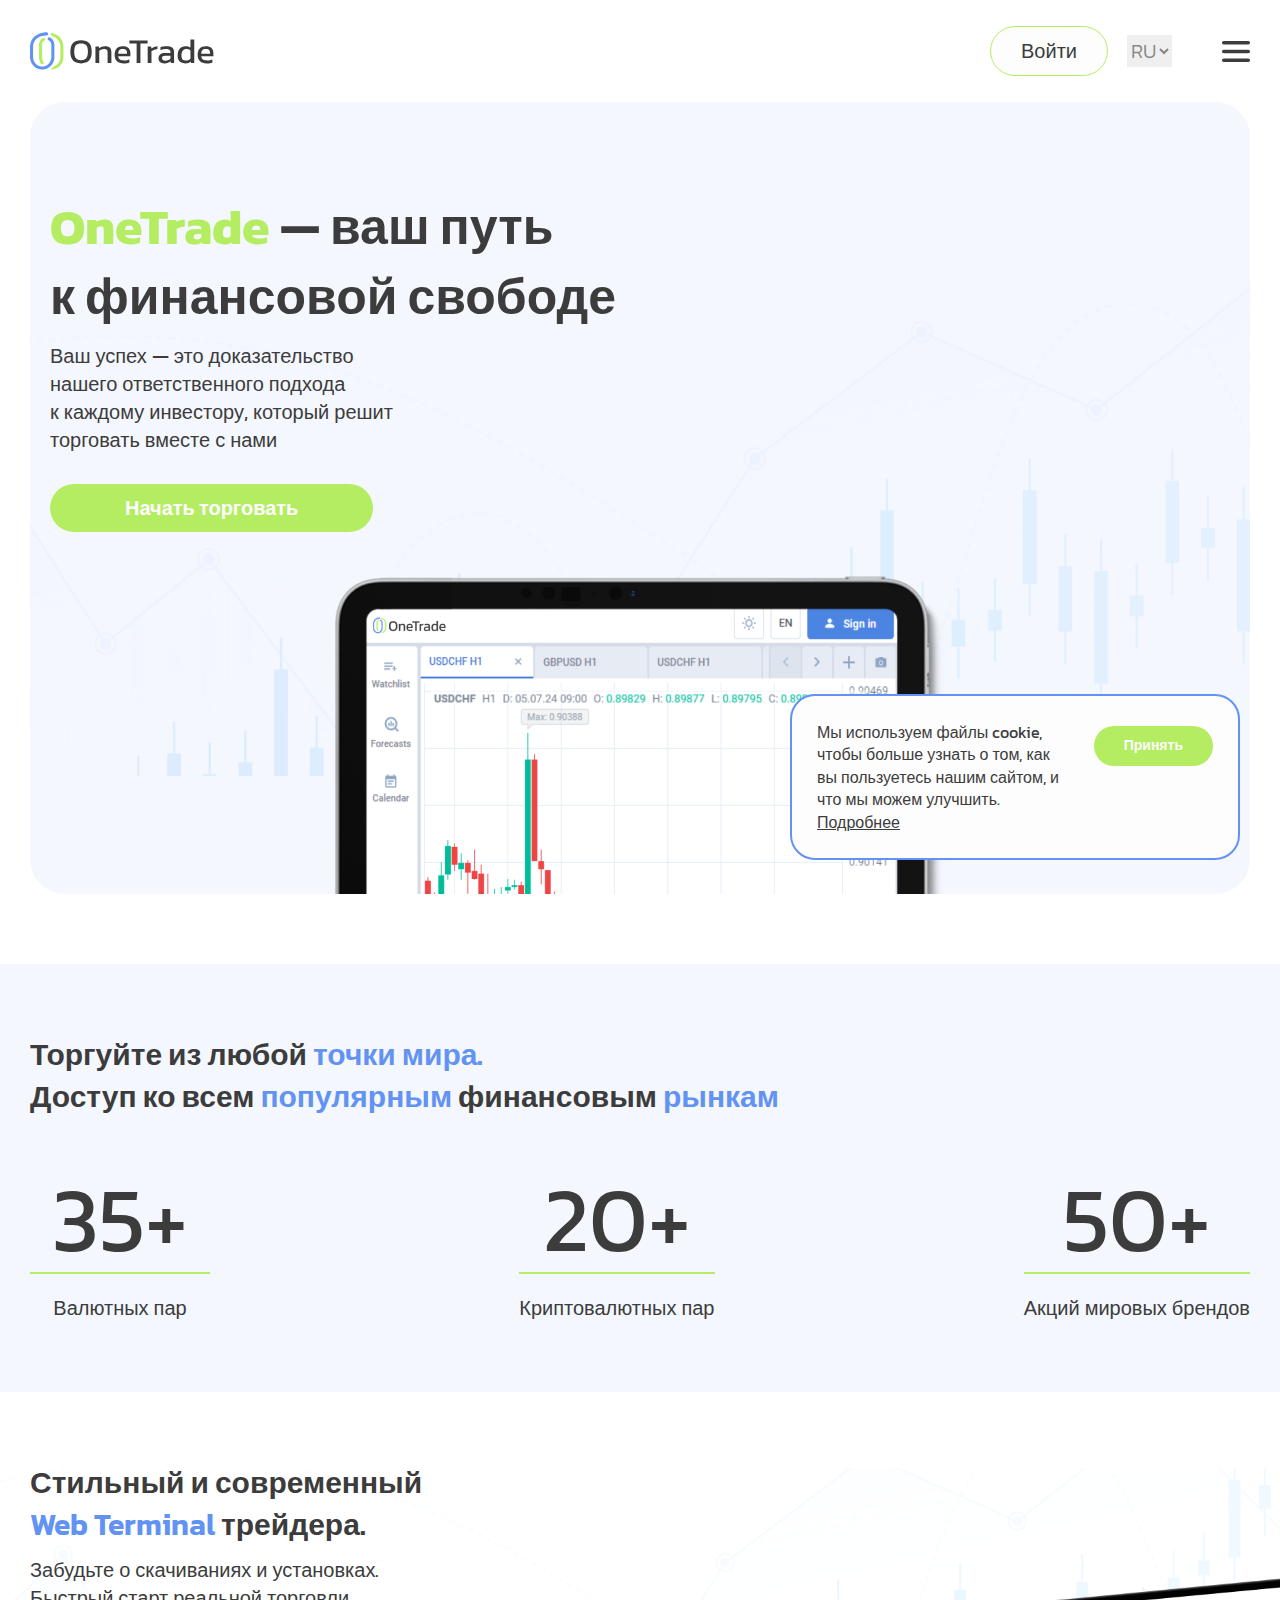
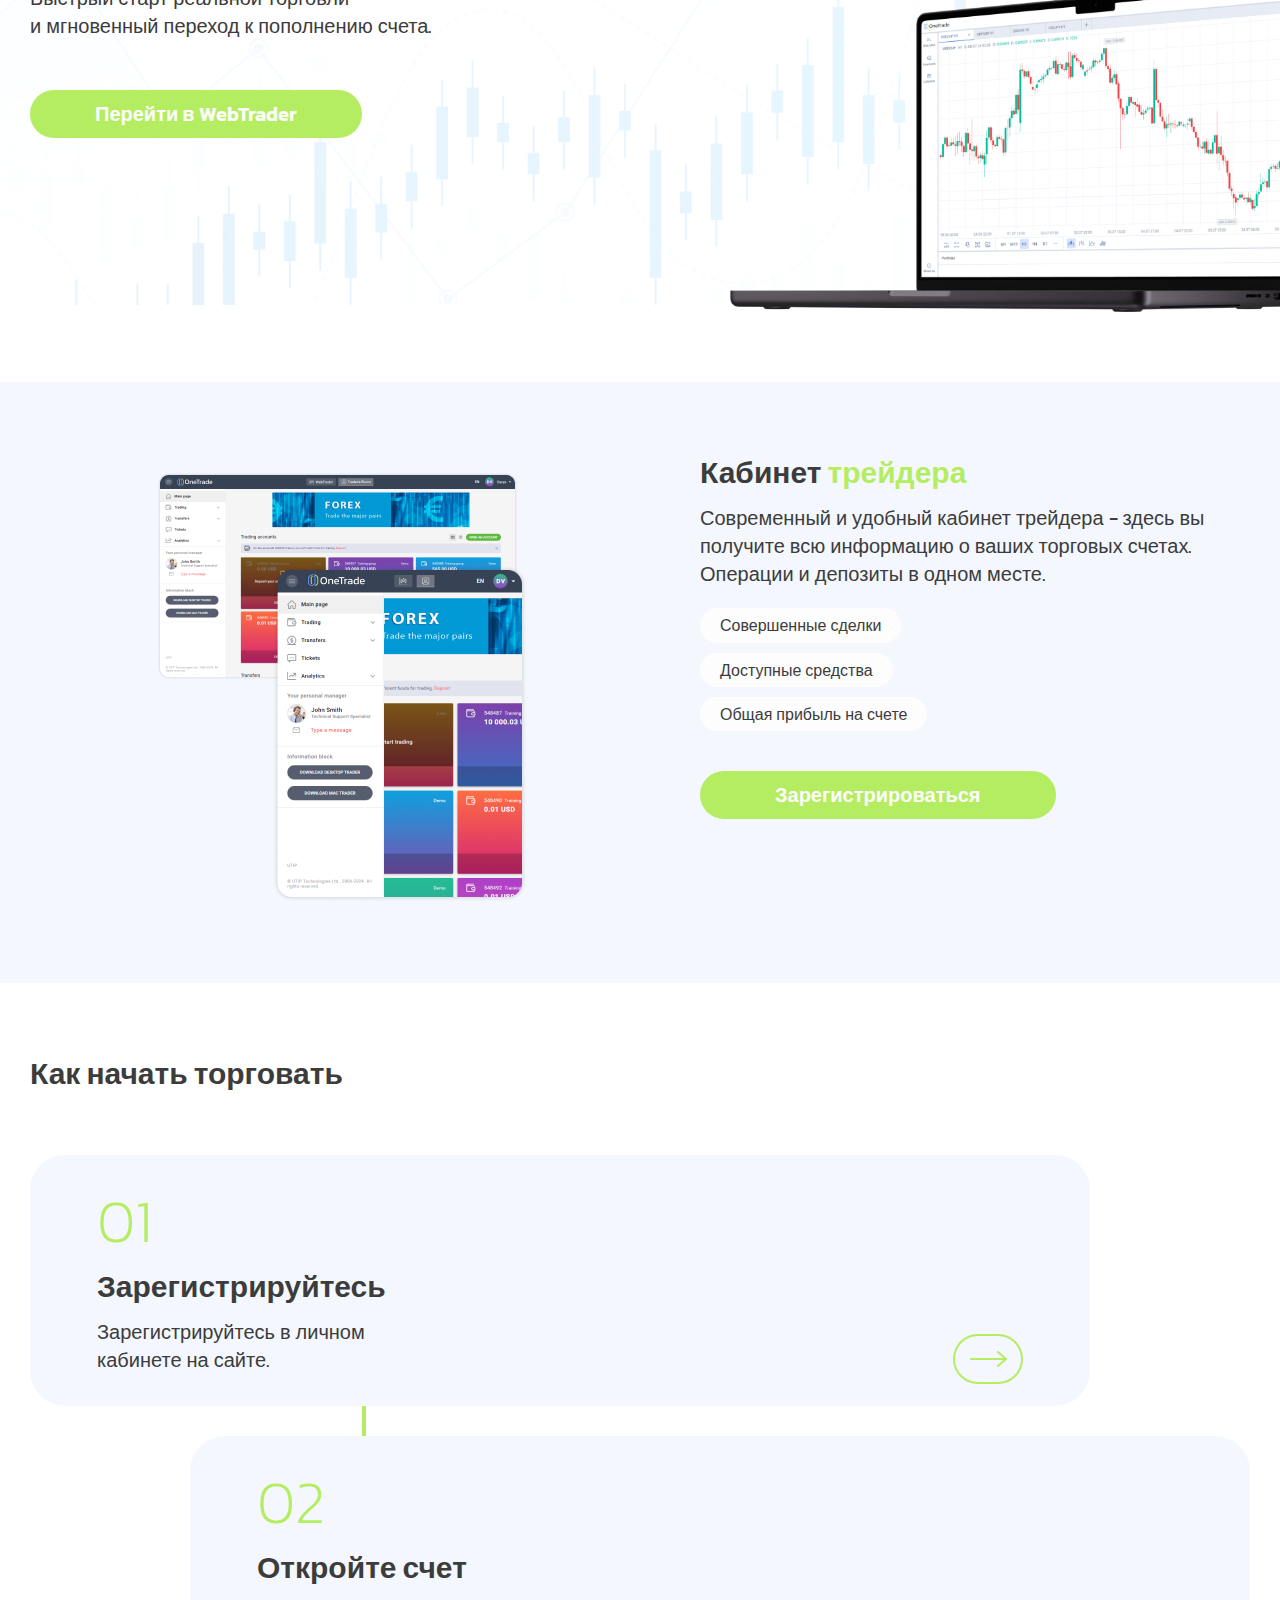
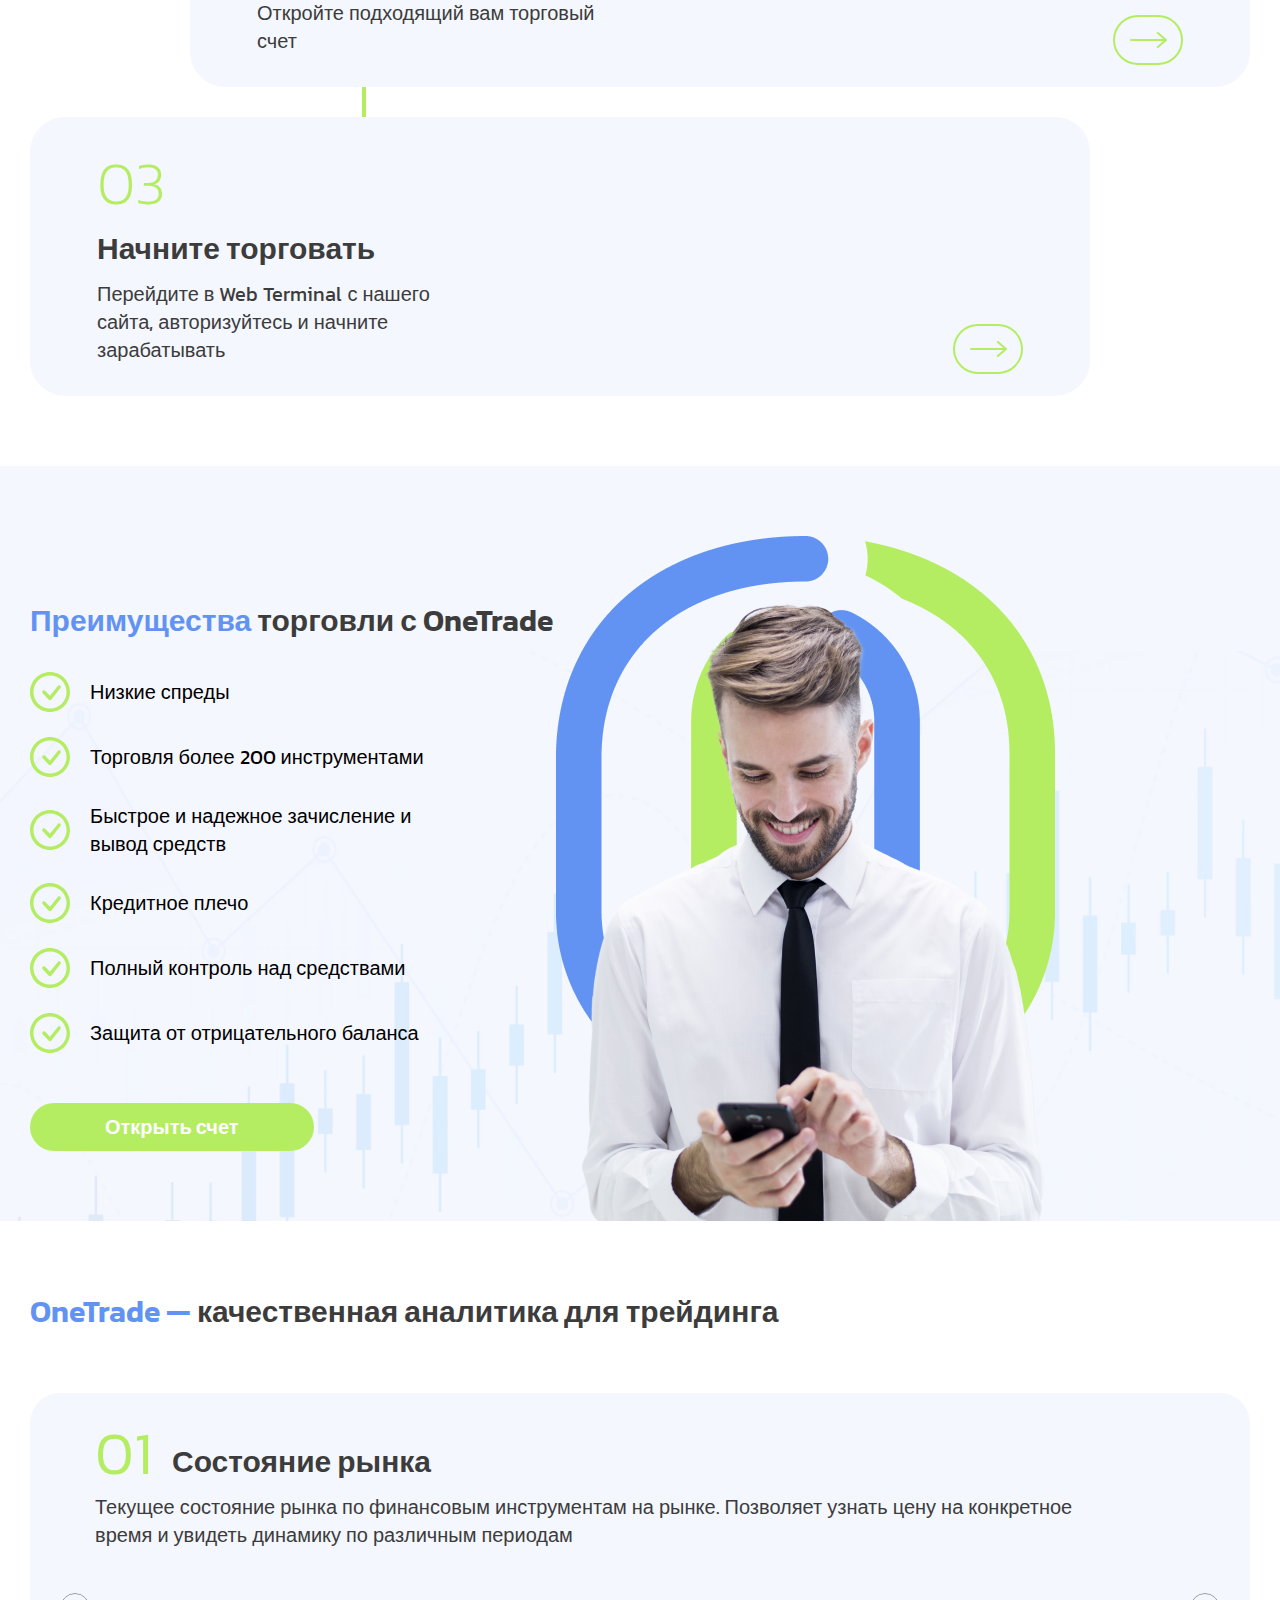
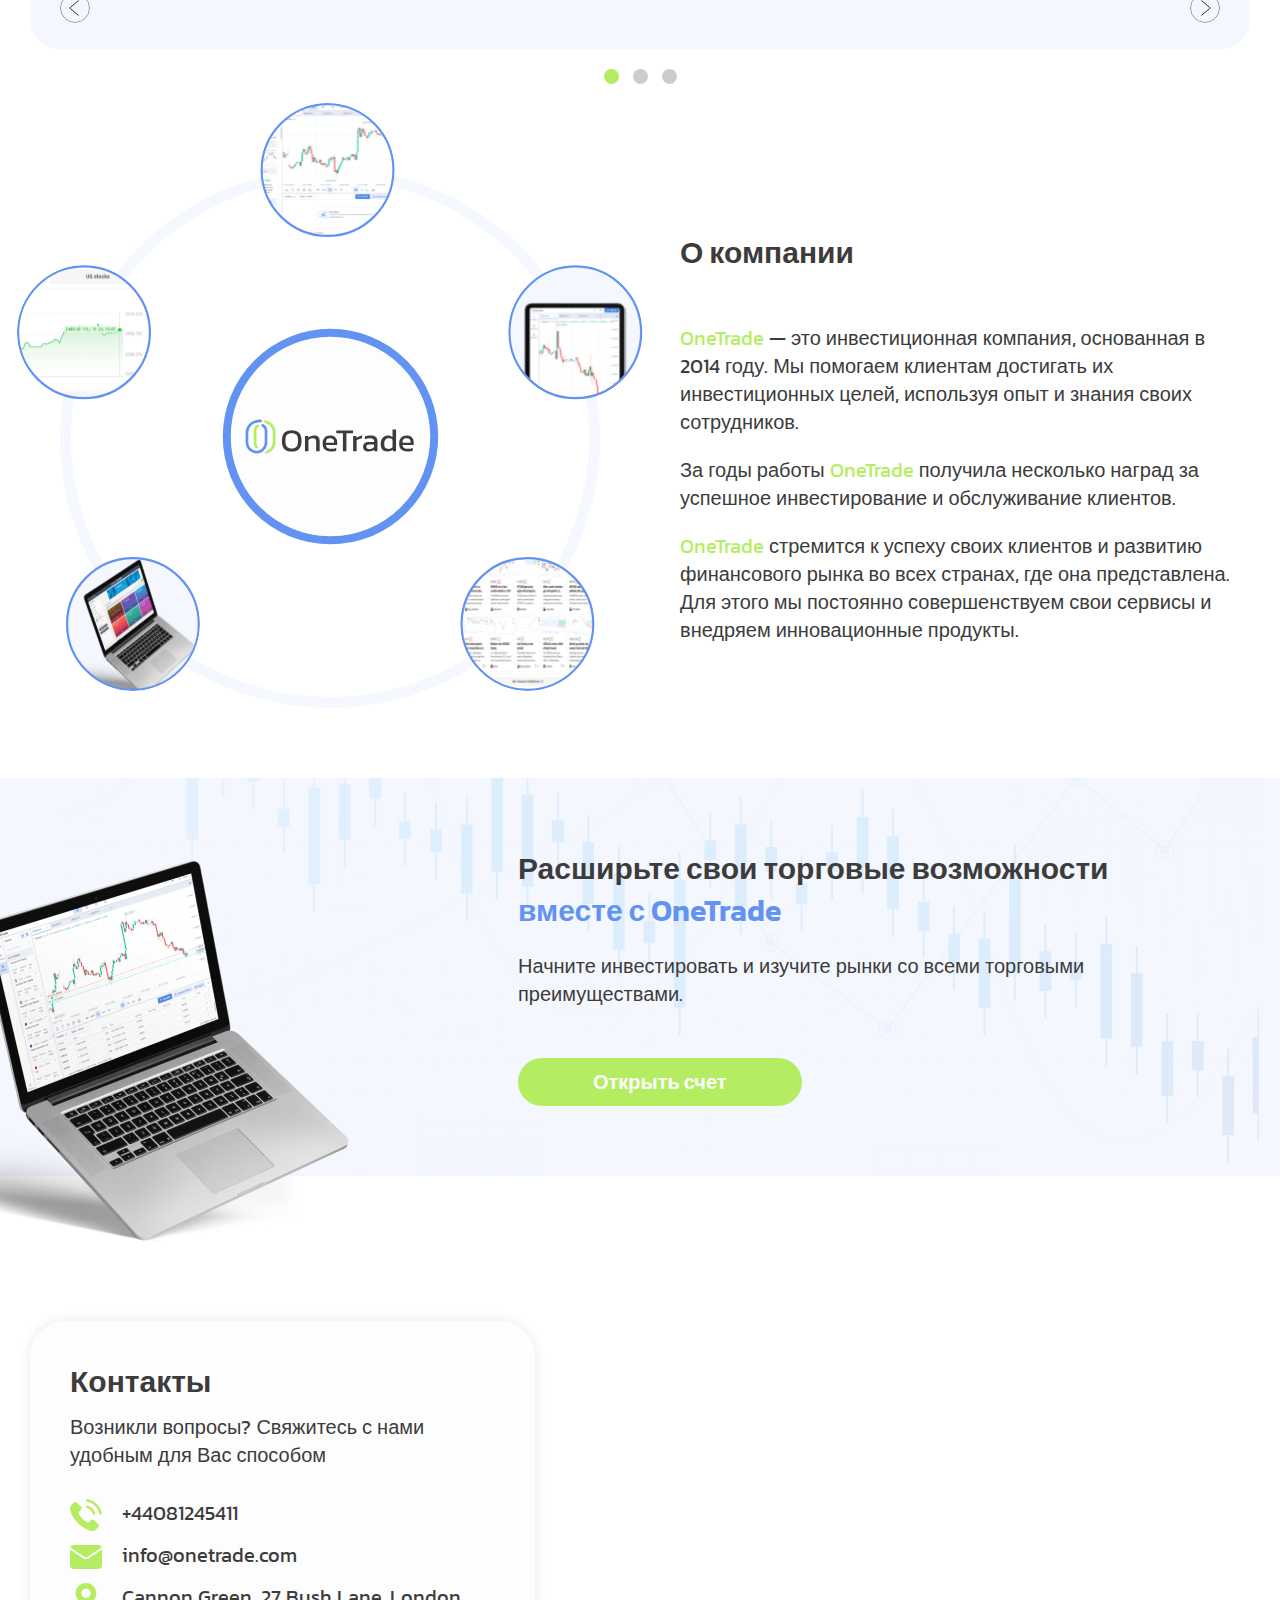
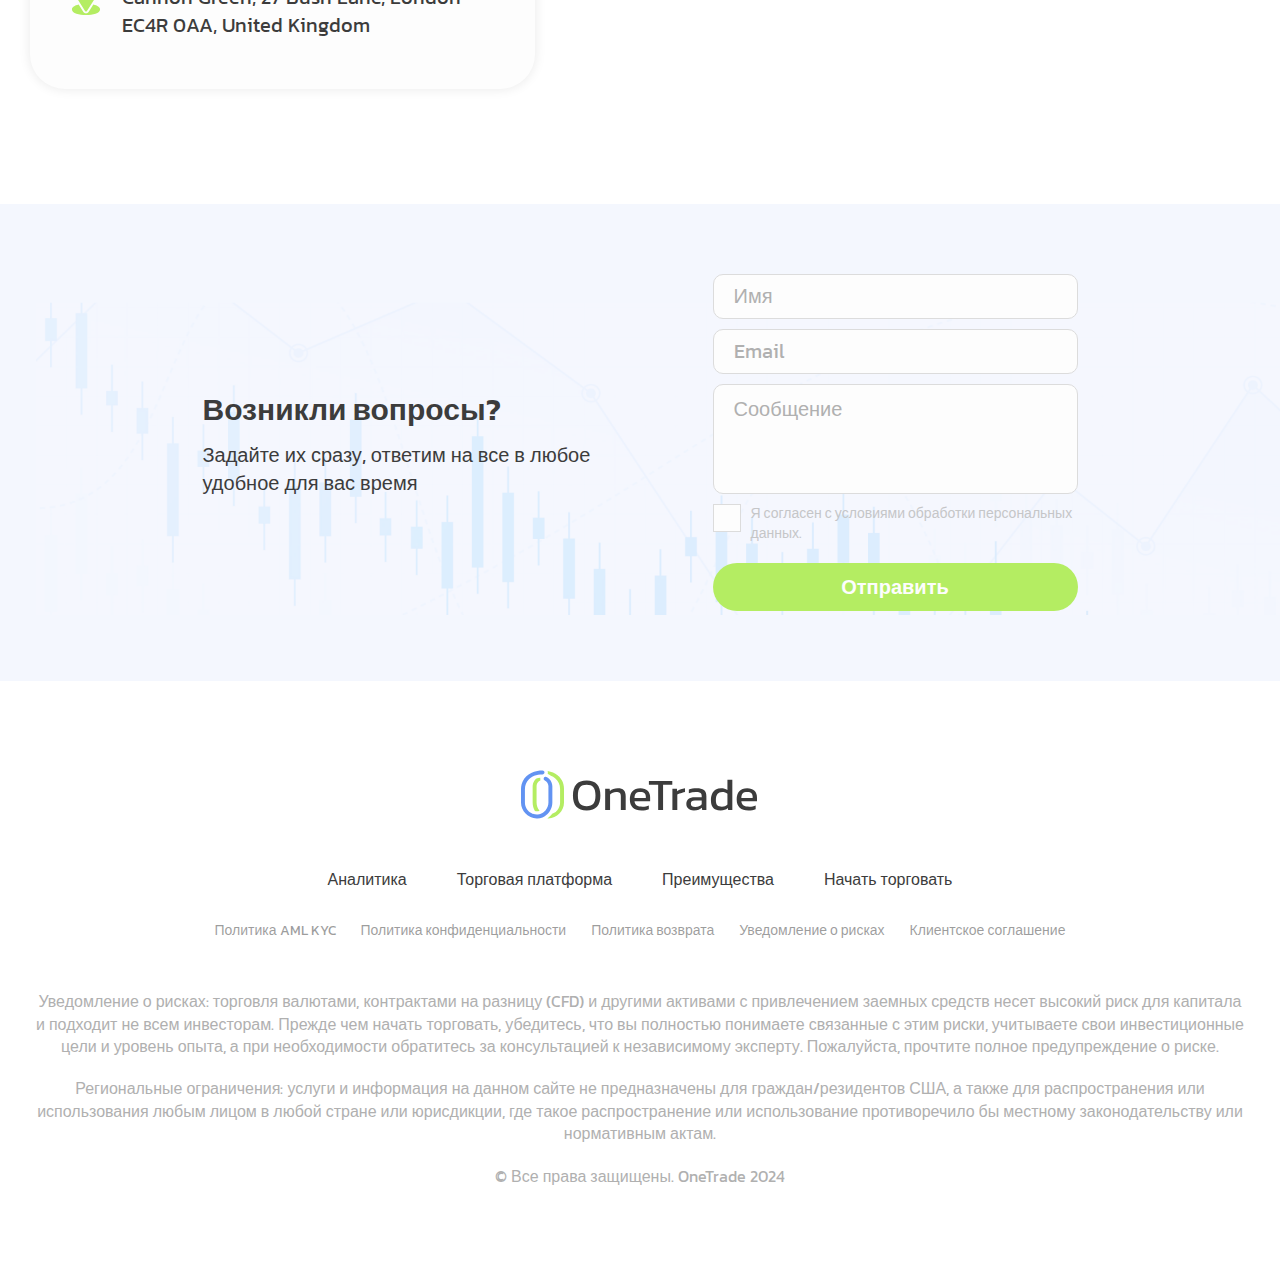
==== commit 82f809b4: "add" ====
--- a/index.html
+++ b/index.html
@@ -46,6 +46,7 @@
                     </select>
                 </div>
                 <button class="burger"></button>
+                <button class="exit"></button>
             </div>
             
         </div>
--- a/css/style.css
+++ b/css/style.css
@@ -99,6 +99,7 @@
 }
 
 .container {
+    position: relative;
     max-width: 1630px;
     padding-left: 100px;
     padding-right: 100px;
@@ -611,9 +612,13 @@
 
 
 .about-us__item h4 {
+    z-index: 1;
+    position: relative;
     color: var(--blue);
     transition: var(--transition);
     opacity: 0;
+    font-size: clamp(13px, 2vw, 20px);
+    text-align: center;
 }
 
 .about-us__item::before {
@@ -903,7 +908,7 @@
     margin-bottom: 50px;
 }
 
-.copyright {
+footer .copyright {
     font-size: 16px;
     line-height: 140%;
     font-weight: 400;
@@ -972,6 +977,28 @@
     display: none;
 }
 
+.about-us__item:hover h4 {
+    margin-top: 35px;
+    opacity: 1;
+}
+
+.about-us__item:hover {
+    outline: 10px solid #6293F226;
+}
+
+.about-us__item:hover::before {
+    outline: 20px solid #6293F226;
+}
+
+.about-us__item:hover img {
+    outline: 30px solid #6293F226;
+}
+
+.exit {
+    display: none;
+    cursor: pointer;
+}
+
 @media (min-width: 1200px) {
     .btn:hover {
         color: var(--green);
@@ -1031,23 +1058,6 @@
         background: var(--green);
     }
 
-    .about-us__item:hover h4 {
-        margin-top: 35px;
-        opacity: 1;
-    }
-
-    .about-us__item:hover {
-        outline: 10px solid #6293F226;
-    }
-
-    .about-us__item:hover::before {
-        outline: 20px solid #6293F226;
-    }
-
-    .about-us__item:hover img {
-        outline: 30px solid #6293F226;
-    }
-
     footer .menu-item a:hover {
         color: var(--blue);
     }
--- a/css/1300.css
+++ b/css/1300.css
@@ -1,6 +1,43 @@
 @media (max-width: 1300px) {
     header .menu {
         display: none;
+    }
+
+    header.menu-active .menu {
+        display: flex;
+        position: absolute;
+        flex-direction: column;
+        top: 0;
+        right: 0;
+        z-index: 1;
+        gap: 35px;
+        justify-content: center;
+        text-align: center;
+        padding: 90px 40px 30px;
+        border: 1px solid #3C3C3C1F;
+        background: var(--light-blue);
+        border-radius: 15px 0 15px 15px;
+    }
+
+    header .menu::before {
+        position: absolute;
+        content: '';
+        top: 20px;
+        left: 25px;
+        width: 33px;
+        height: 38px;
+        background: url(../img/burger-logo.svg) center / contain no-repeat;
+    }
+
+    header .exit {
+        position: absolute;
+        z-index: 1;
+        width: 14px;
+        height: 14px;
+        top: 32px;
+        right: 25px;
+        background: url(../img/exit.svg) center / contain no-repeat;
+        border: none;
     }
 
     .header__logo {
@@ -198,7 +235,7 @@
         /* height: auto; */
         flex-direction: column;
         align-items: start;
-        padding: 30px 65px;
+        padding: 30px 65px 70px;
     }
 
     .analitycs__widget {
@@ -285,6 +322,16 @@
     .questions .container {
         padding-top: 70px;
         padding-bottom: 70px;
+    }
+
+    .about-us__item h4 {
+        width: fit-content;
+        padding: 5px 10px;
+        left: 50%;
+        transform: translateX(-50%);
+        border-radius: 15px;
+        background: var(--white);
+        border: 1px solid var(--blue);
     }
 
     footer .menu-item a {
--- a/css/768.css
+++ b/css/768.css
@@ -145,7 +145,7 @@
         margin-bottom: 0;
     }
 
-    .copyright {
+    footer .copyright {
         width: 100%;
         margin-top: 25px;
         margin-bottom: 0;
@@ -168,6 +168,7 @@
 
     .analitycs__item {
         padding: 15px;
+        padding-bottom: 70px;
     }
 
     .analitycs__box h3 {
--- a/css/750.css
+++ b/css/750.css
@@ -78,15 +78,21 @@
     }
 
     .style img {
+        z-index: -1;
+        position: absolute;
+        right: 0;
+        bottom: 60px    ;
         margin: auto;
-        max-width: 100%;
-        max-height: 100%;
+        object-fit: contain;
+        max-width: 50%;
+        /* max-height: 100%; */
     }
 
     .room .container {
-        flex-direction: column-reverse;
-        padding-top: 60px;
-        padding-bottom: 60px;
+        padding-top: 60px;
+        padding-bottom: 60px;
+
+        flex-direction: row-reverse;
     }
 
     .room h2 {
@@ -110,7 +116,6 @@
     }
 
     .room img {
-        max-width: 100%;
         margin-right: auto;
     }
 
@@ -152,8 +157,7 @@
     .advantages .container {
         padding-top: 60px;
         padding-bottom: 60px;
-        flex-direction: column;
-        gap: 20px;
+        gap: 20px;  
         align-items: center;
         background: none;
     }
@@ -197,10 +201,14 @@
         margin-top: 40px;
     }
 
+    .about-us__decoration img {
+        max-width: 350px;
+        max-height: 350px;
+    }
+
     .opportunities .container {
         padding-top: 60px;
         padding-bottom: 60px;
-        flex-direction: column-reverse;
     }
 
     .opportunities__img {
@@ -208,6 +216,7 @@
         left: -15px;
         bottom: 0;
         width: 100%;
+        margin-left: -80px;
     }
 
     .opportunities__box {
@@ -235,7 +244,8 @@
     .contacts__map {
         max-width: 100%;
         margin: 0;
-        margin-top: -25px;
+        /* margin-top: -25px; */
+        margin-top: -10px;
     }
 
     .contacts .container {
@@ -245,4 +255,19 @@
     .questions .container {
         flex-direction: column;
     }
+
+    .questions__box {
+        max-width: 100%;
+        width: 100%;
+    }
+
+    form {
+        width: 100%;
+        max-width: 100%;
+        align-items: start;
+    }
+
+    input, textarea {
+        width: 100%;
+    }
 }--- a/css/500.css
+++ b/css/500.css
@@ -1,4 +1,20 @@
 @media (max-width: 500px) {
+    header.menu-active .menu {
+        position: fixed;
+        width: 100%;
+        height: 100vh;
+        justify-content: start;
+        border-radius: 0;
+    }
+
+    header.menu-active .header__btns {
+        display: flex;
+        position: fixed;
+        z-index: 1;
+        bottom: 0;
+        left: 0;
+    }
+
     .room__item {
         width: 100%;
         text-align: center;
@@ -31,6 +47,12 @@
         margin-right: -15px;
     }
 
+    .style img {
+        position: initial;
+        transform: none;
+        max-width: 100%;
+    }
+
     .style .btn {
         display: none;
     }
@@ -38,6 +60,10 @@
     .style .btn--mobile {
         display: block;
         text-align: center;
+    }
+
+    .room .container {
+        flex-direction: column-reverse;
     }
 
     .room .btn {
@@ -51,6 +77,10 @@
 
     .room__list {
         margin-bottom: 0;
+    }
+
+    .advantages .container {
+        flex-direction: column;
     }
 
     .advantages .btn {
@@ -70,6 +100,10 @@
         gap: 10px;
     }
 
+    .opportunities .container {
+        flex-direction: column-reverse;
+    }
+
     .opportunities .btn {
         display: none;
     }
@@ -84,5 +118,6 @@
 
     .opportunities__img {
         margin-bottom: 20px;
+        margin-left: initial;
     }
 }--- a/css/360.css
+++ b/css/360.css
@@ -2,4 +2,15 @@
     .style p {
         max-width: 315px;
     }
+
+    .analitycs .swiper {
+        margin-left: -15px;
+        margin-right: -15px;
+    }
+
+    .analitycs__widget {
+        width: calc(100% + 30px);
+        margin-left: -15px;
+        margin-right: -15px;
+    }
 }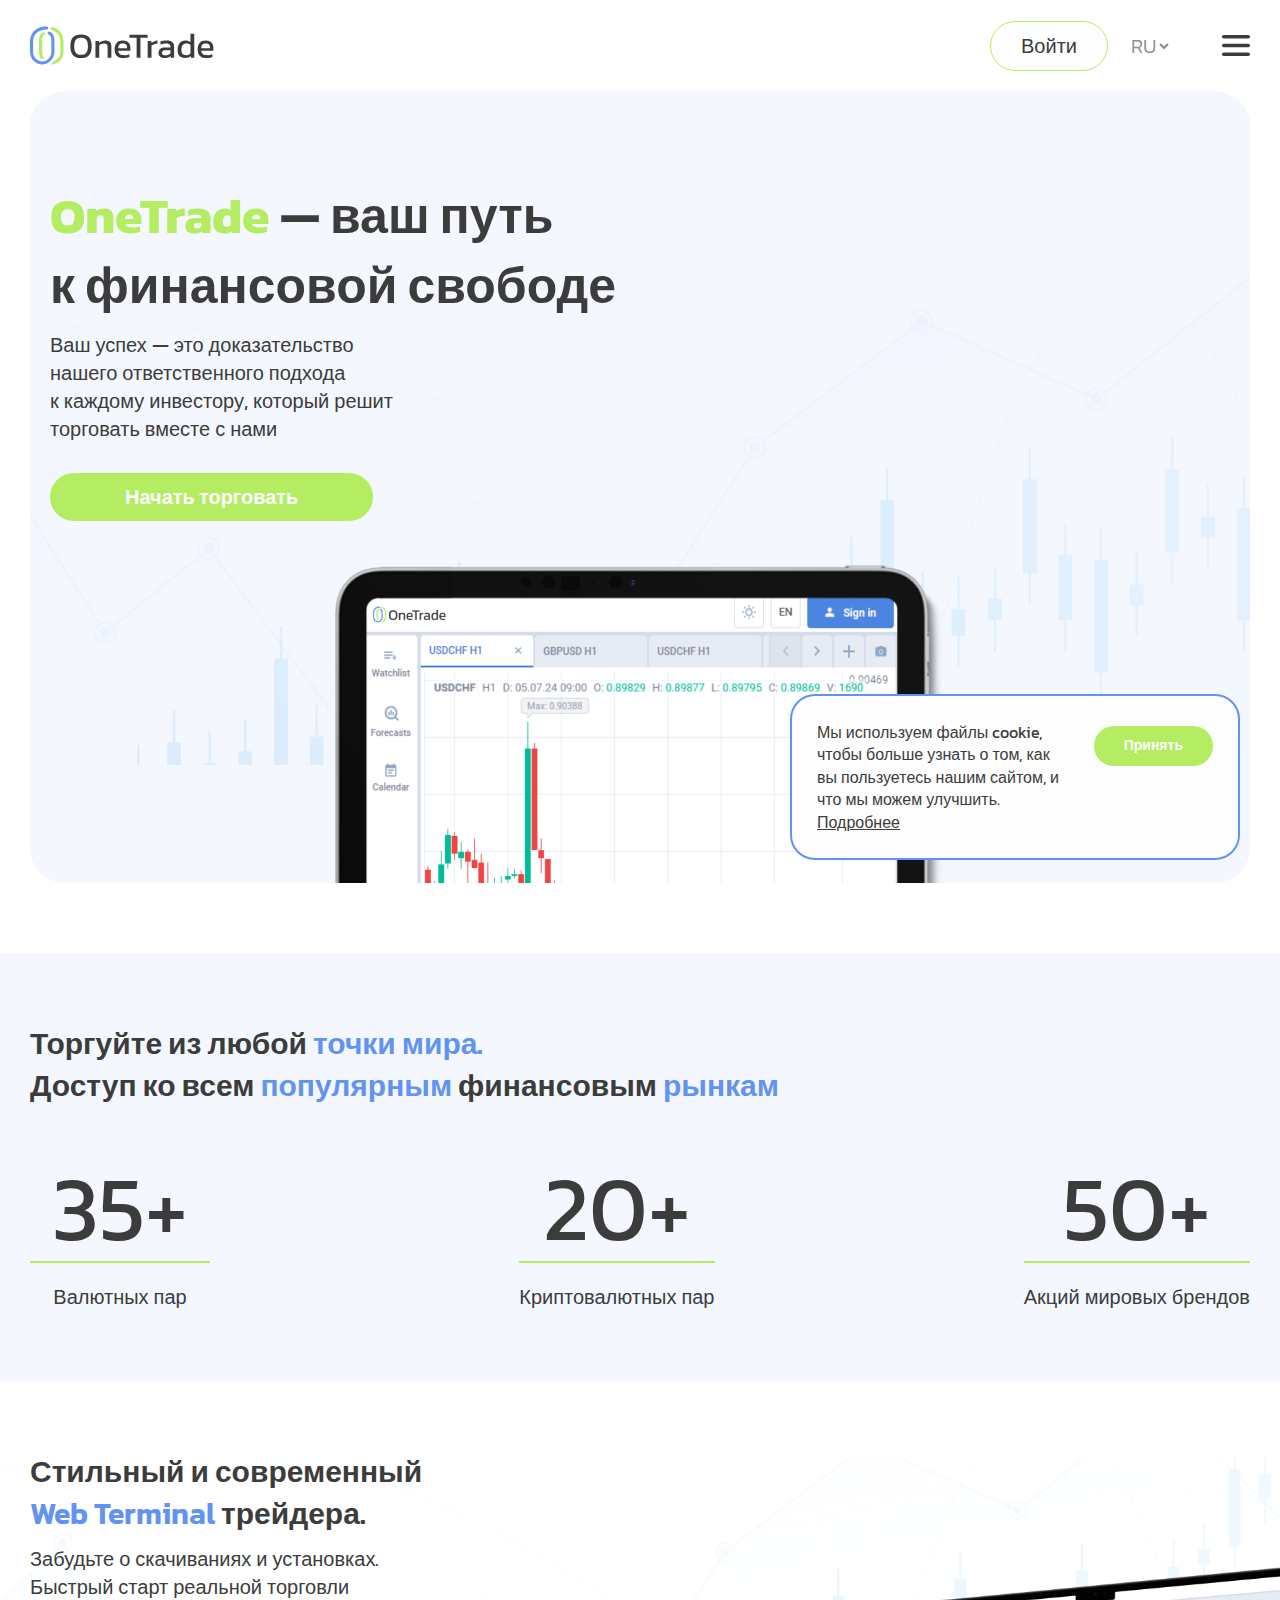
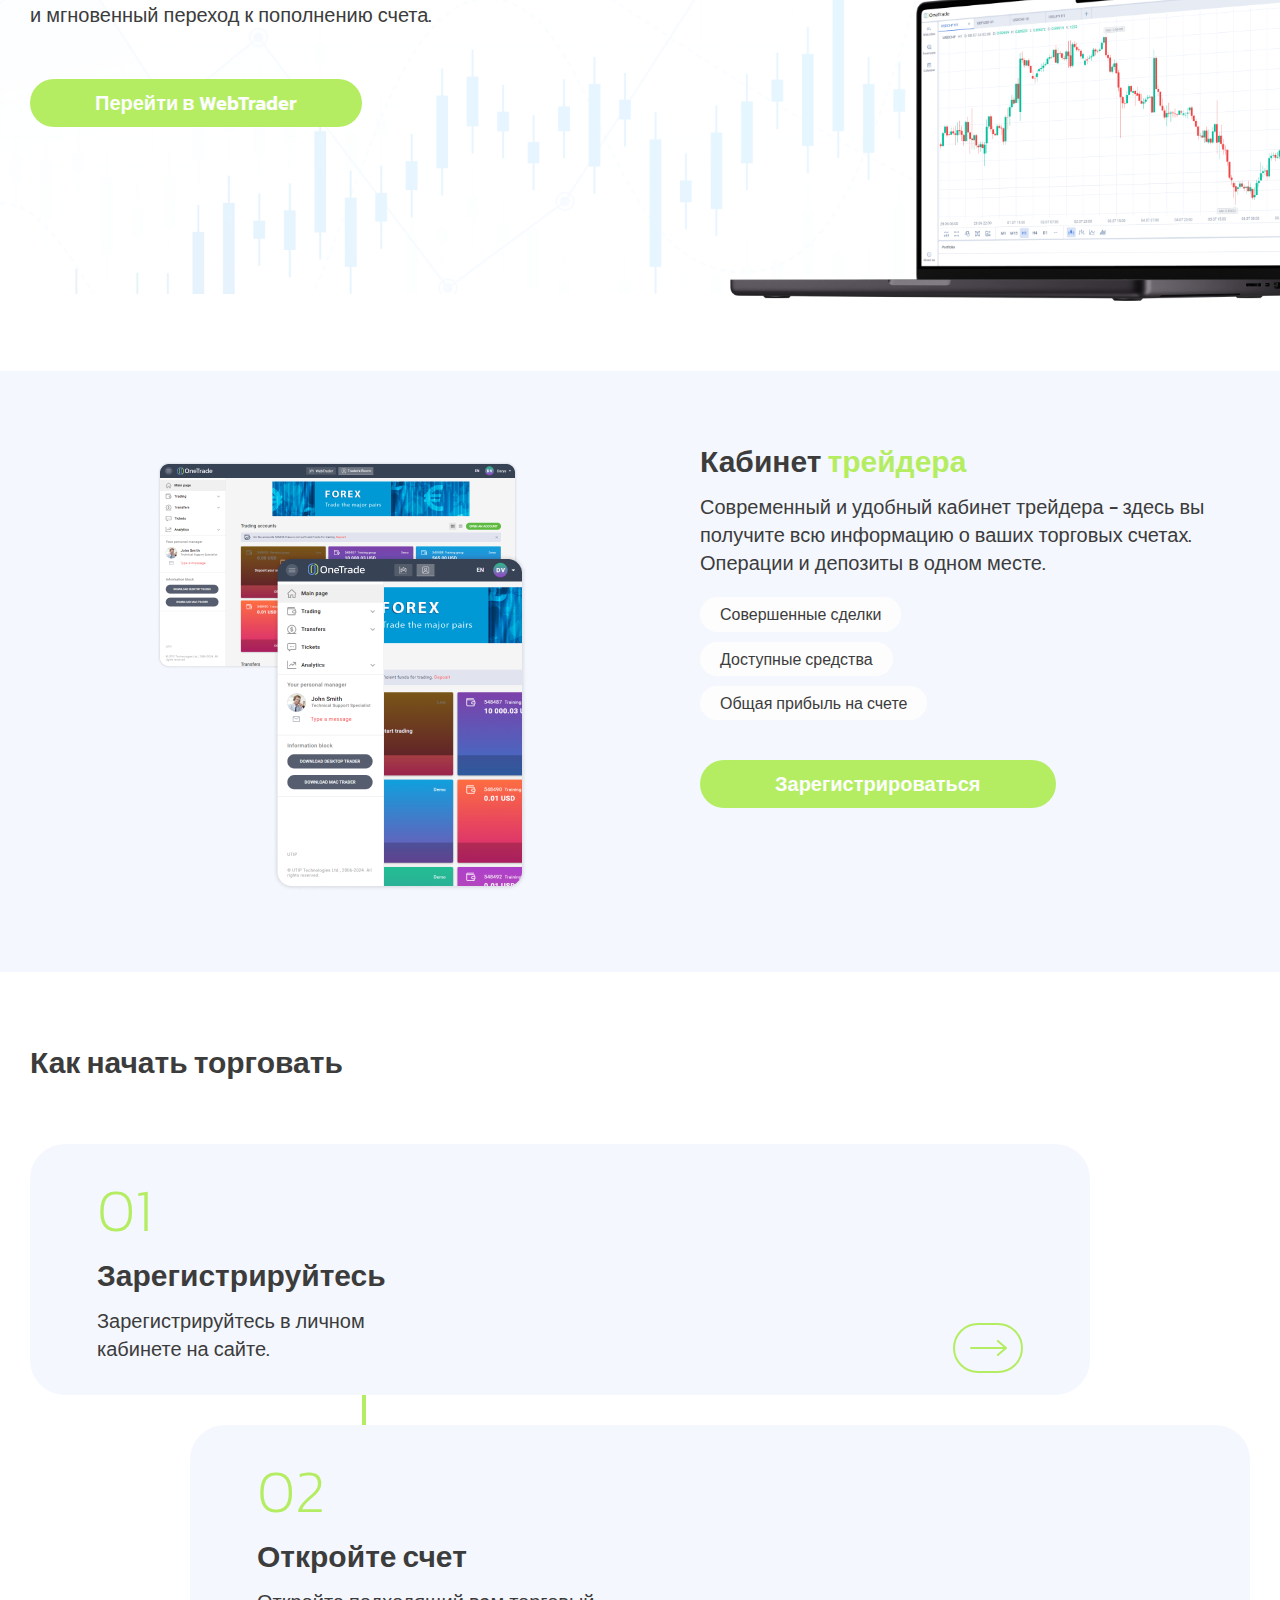
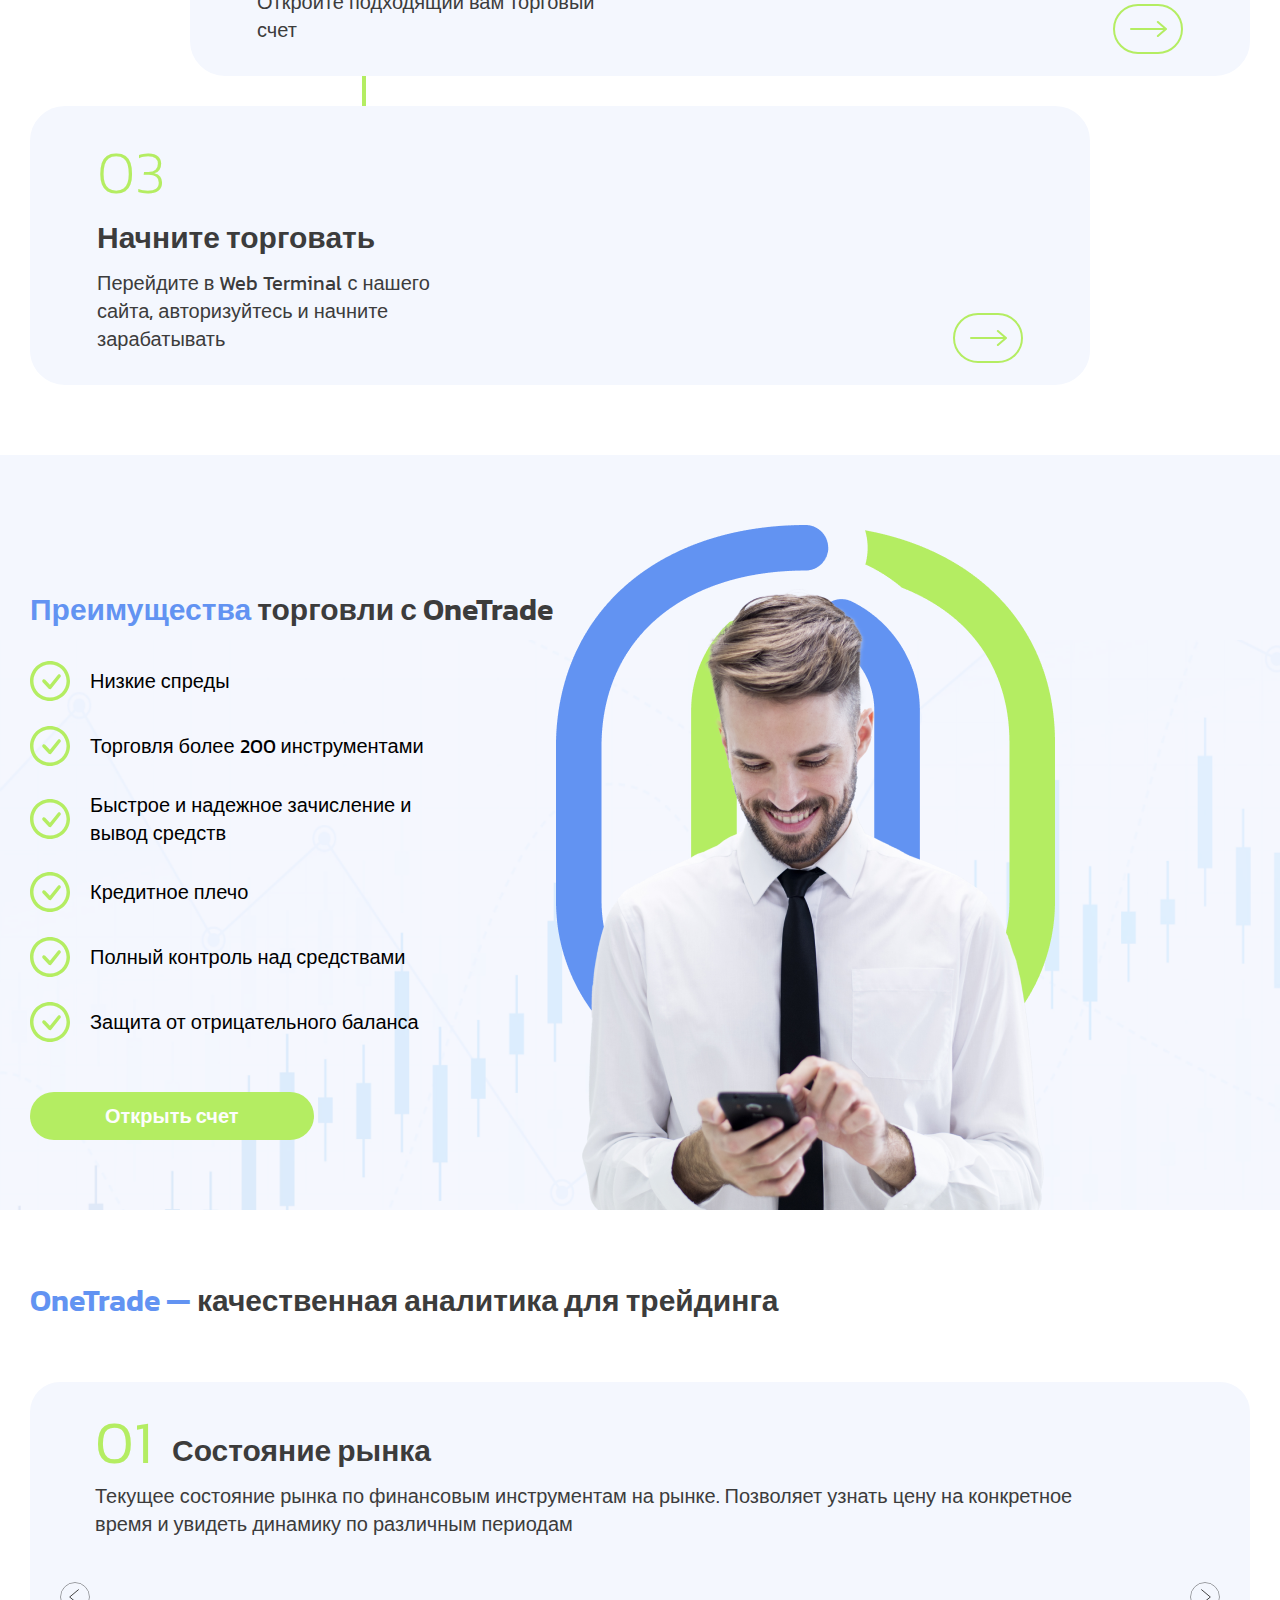
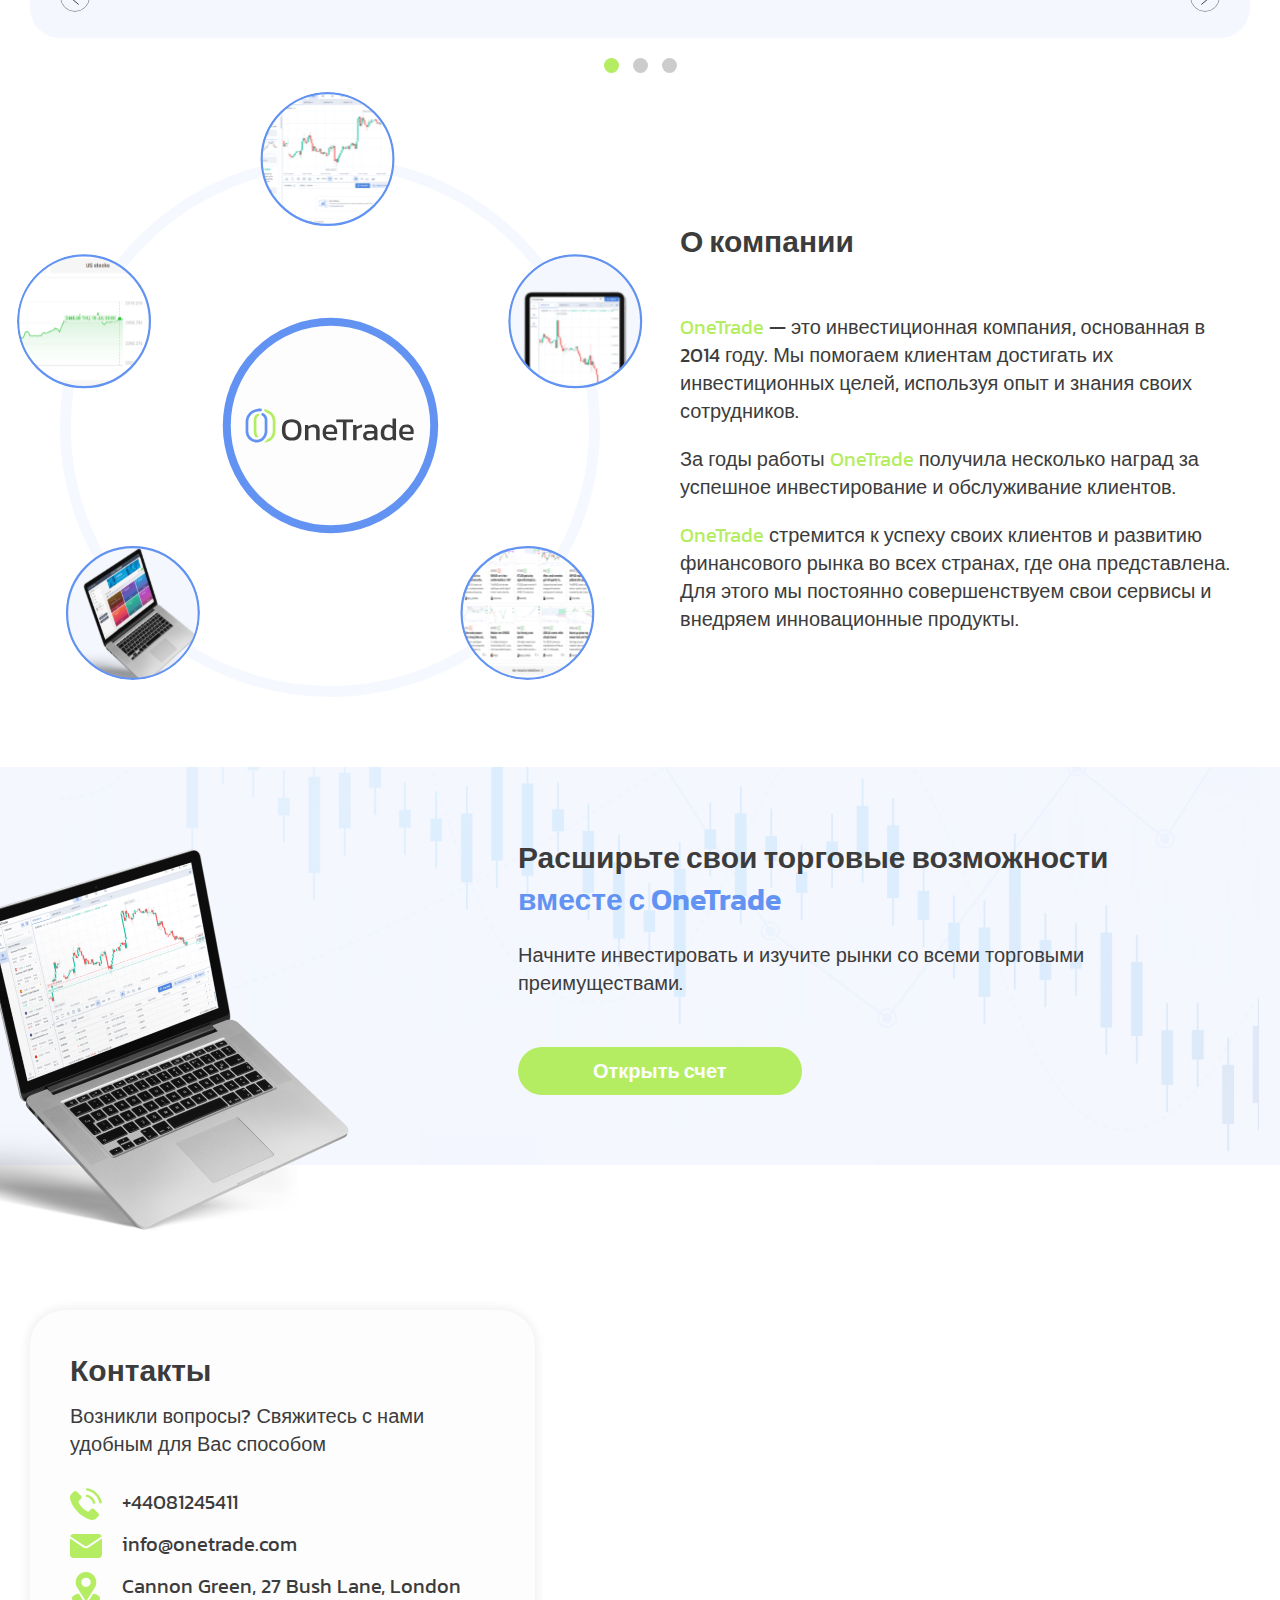
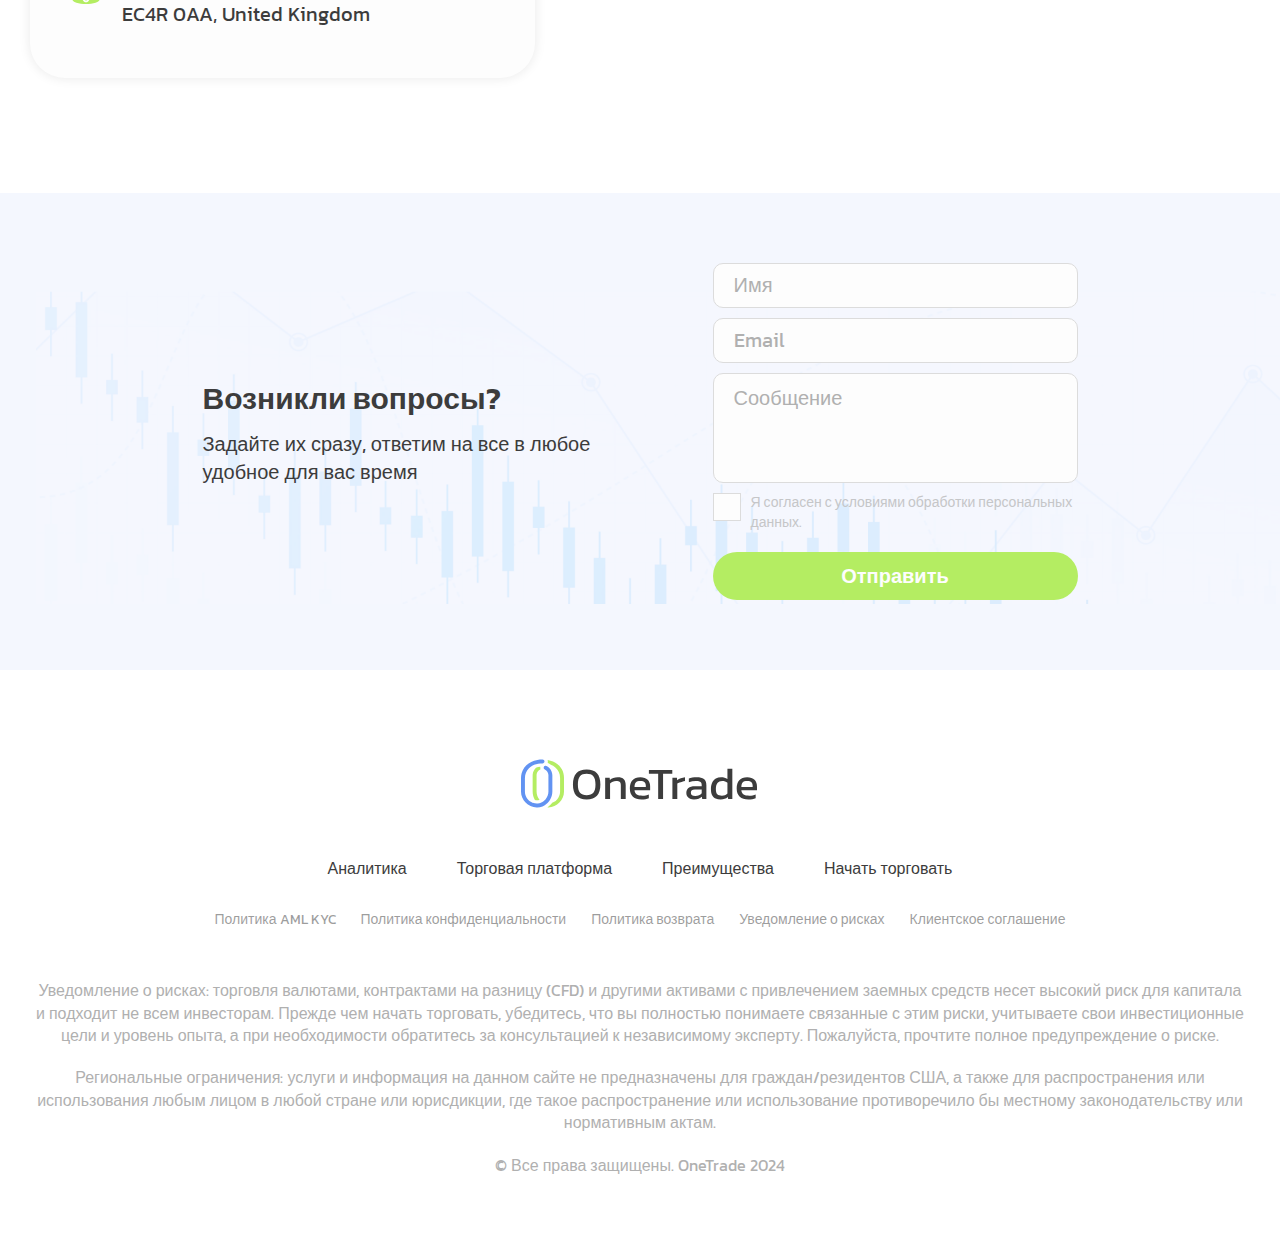
==== commit 248b7a4d: "add" ====
--- a/index.html
+++ b/index.html
@@ -28,9 +28,9 @@
 <body>
     <header>
         <div class="container">
-            <a href="#" class="header__logo">
+            <div class="header__logo">
                 <img src="/img/header-logo.svg" alt="">
-            </a>
+            </div>
             <ul class="menu">
                 <li class="menu-item"><a href="#analitycs">Аналитика</a></li>
                 <li class="menu-item"><a href="#platform">Торговая платформа</a></li>
--- a/css/style.css
+++ b/css/style.css
@@ -134,6 +134,7 @@
     font-weight: 300;
     color: #3C3C3C96;
     cursor: pointer;
+    background: none;
 }
 
 .header__select:focus {
--- a/css/1300.css
+++ b/css/1300.css
@@ -1,4 +1,8 @@
 @media (max-width: 1300px) {
+    header .container {
+        height: 91px;
+    }
+    
     header .menu {
         display: none;
     }
--- a/css/500.css
+++ b/css/500.css
@@ -1,18 +1,43 @@
 @media (max-width: 500px) {
-    header.menu-active .menu {
+    header.menu-active .container {
+        z-index: 1;
         position: fixed;
+        top: 0;
+        left: 0;
         width: 100%;
         height: 100vh;
+        flex-direction: column;
+        background: var(--light-blue);
         justify-content: start;
+        padding-top: 70px;
+        gap: 30px;
+    }
+
+    header.menu-active .menu {
+        display: flex;
+        position: initial;
+        background: none;
+        padding: 0;
+        border: none;
         border-radius: 0;
+        gap: 15px;
+    }
+
+    header.menu-active .header__btns {
+        gap: 10px;
+    }
+
+    header.menu-active .header__logo {
+        display: none;
     }
 
     header.menu-active .header__btns {
         display: flex;
-        position: fixed;
-        z-index: 1;
-        bottom: 0;
-        left: 0;
+        flex-direction: column;
+    }
+
+    header.menu-active .burger {
+        display: none;
     }
 
     .room__item {
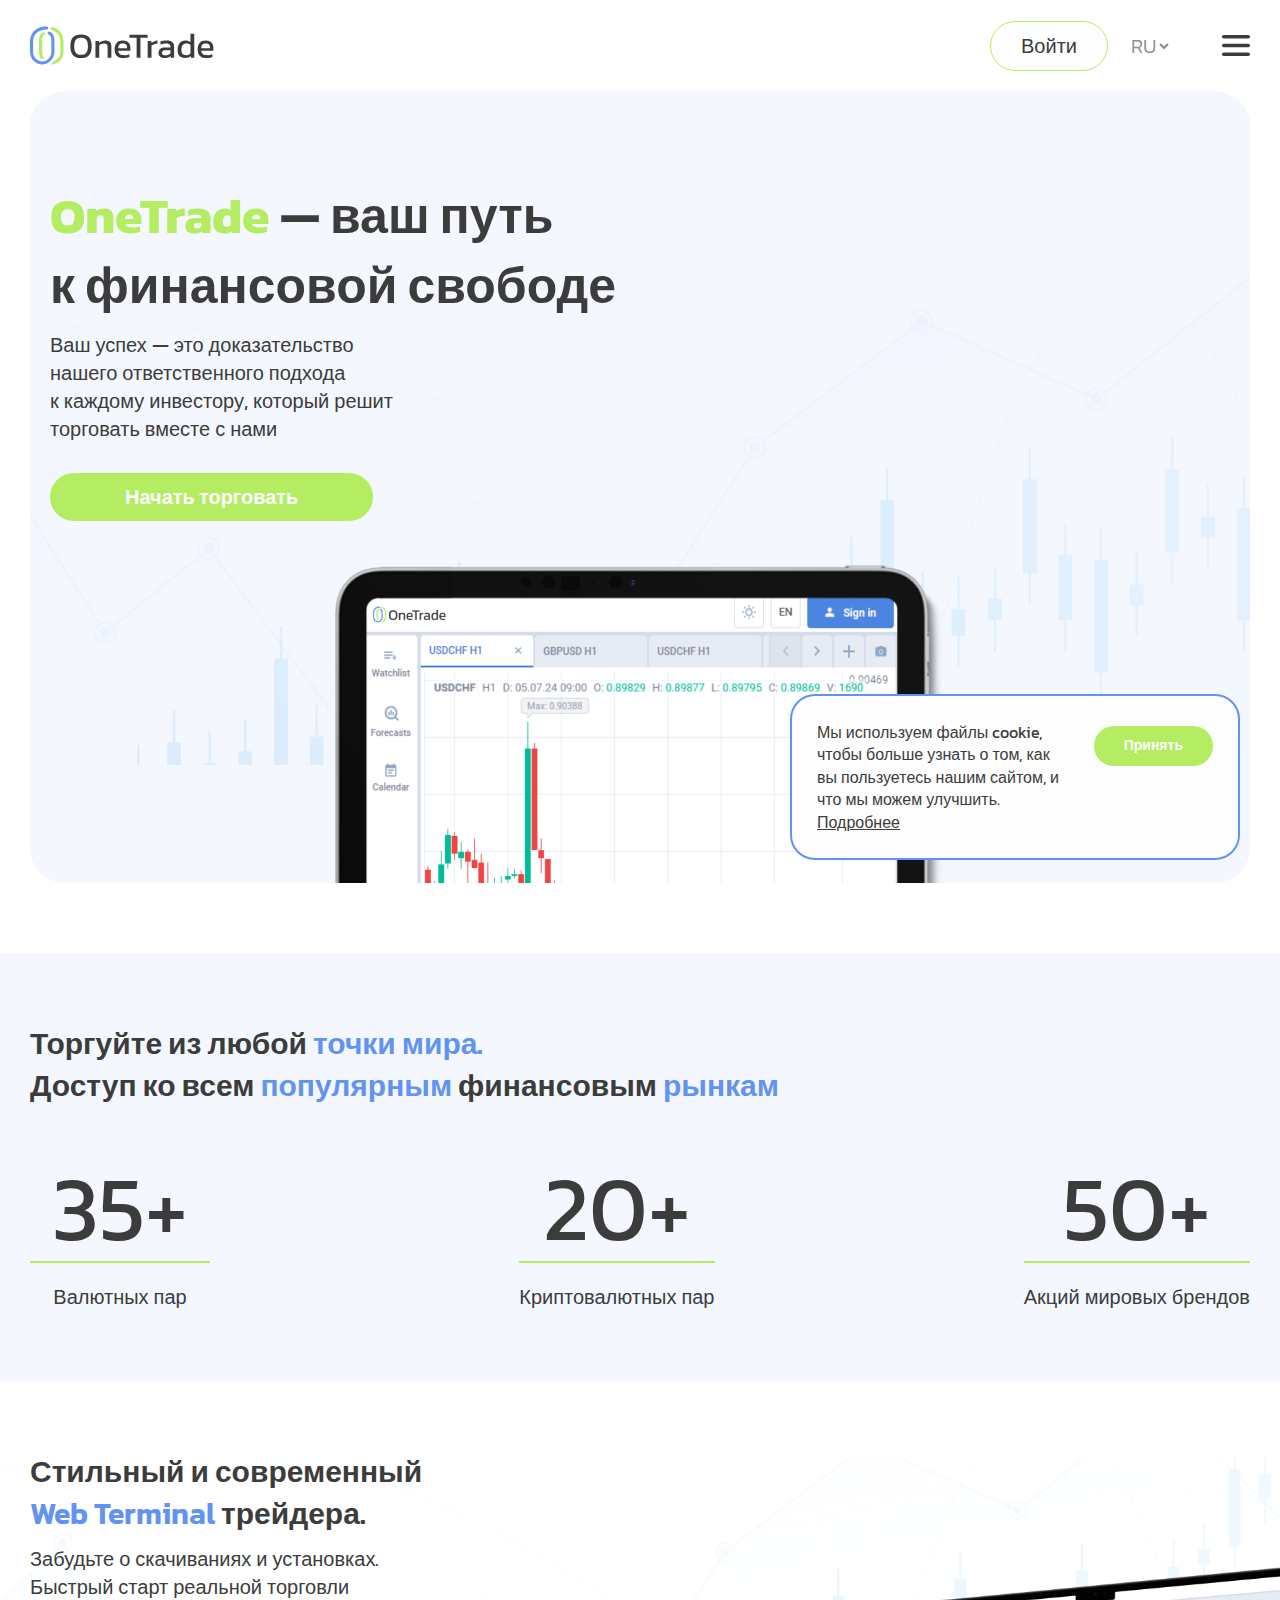
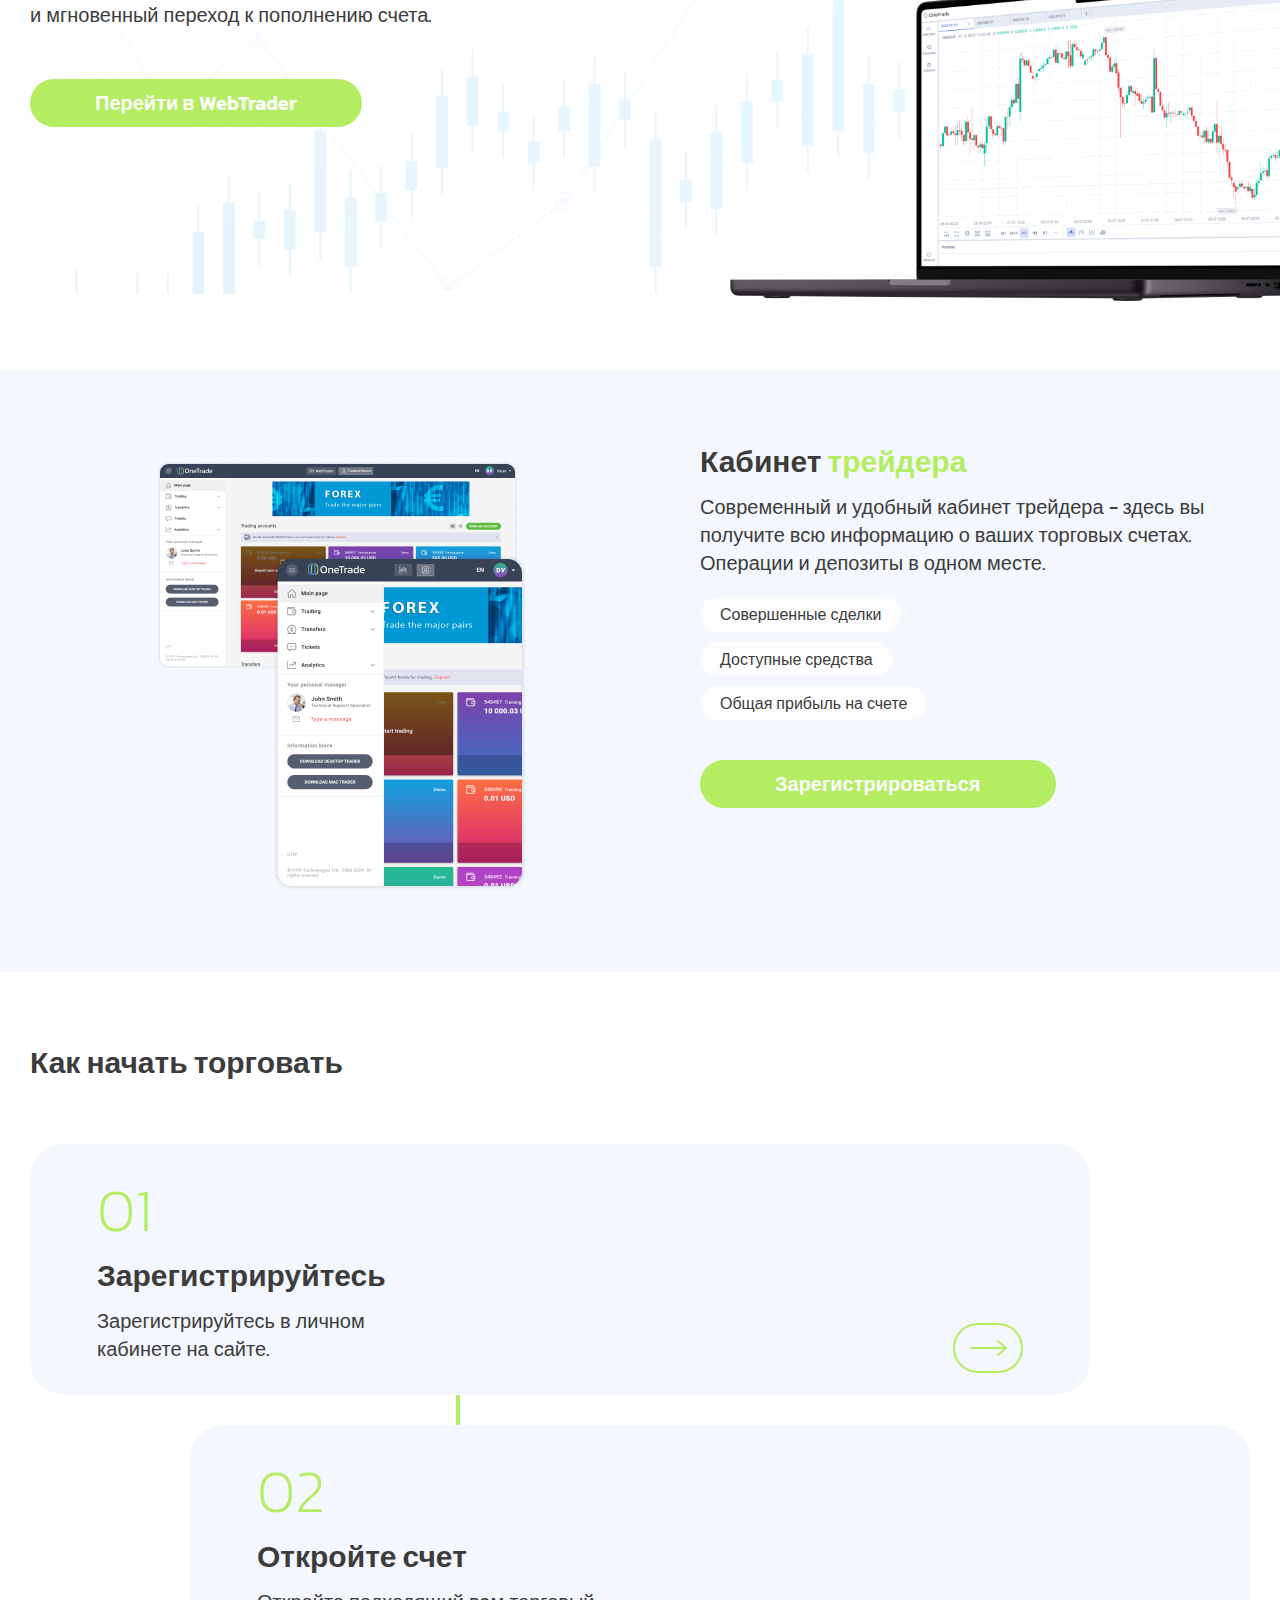
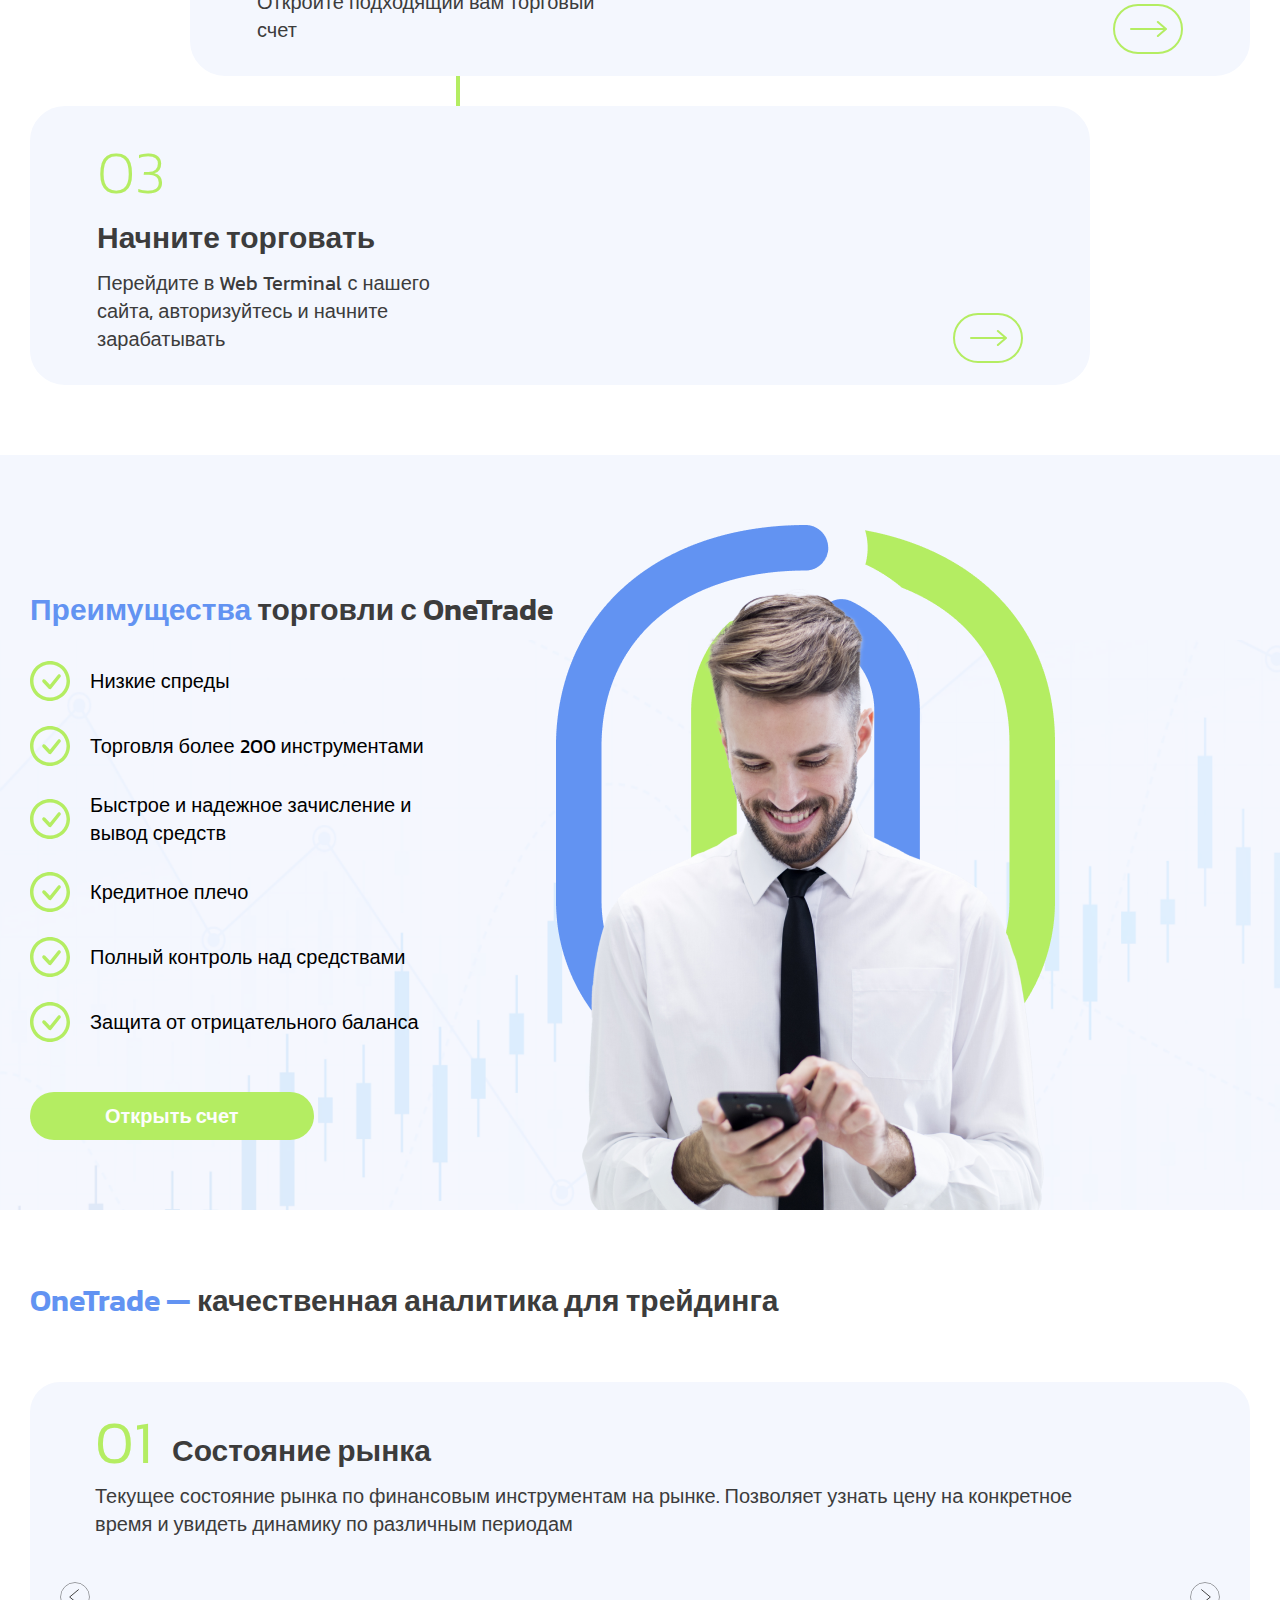
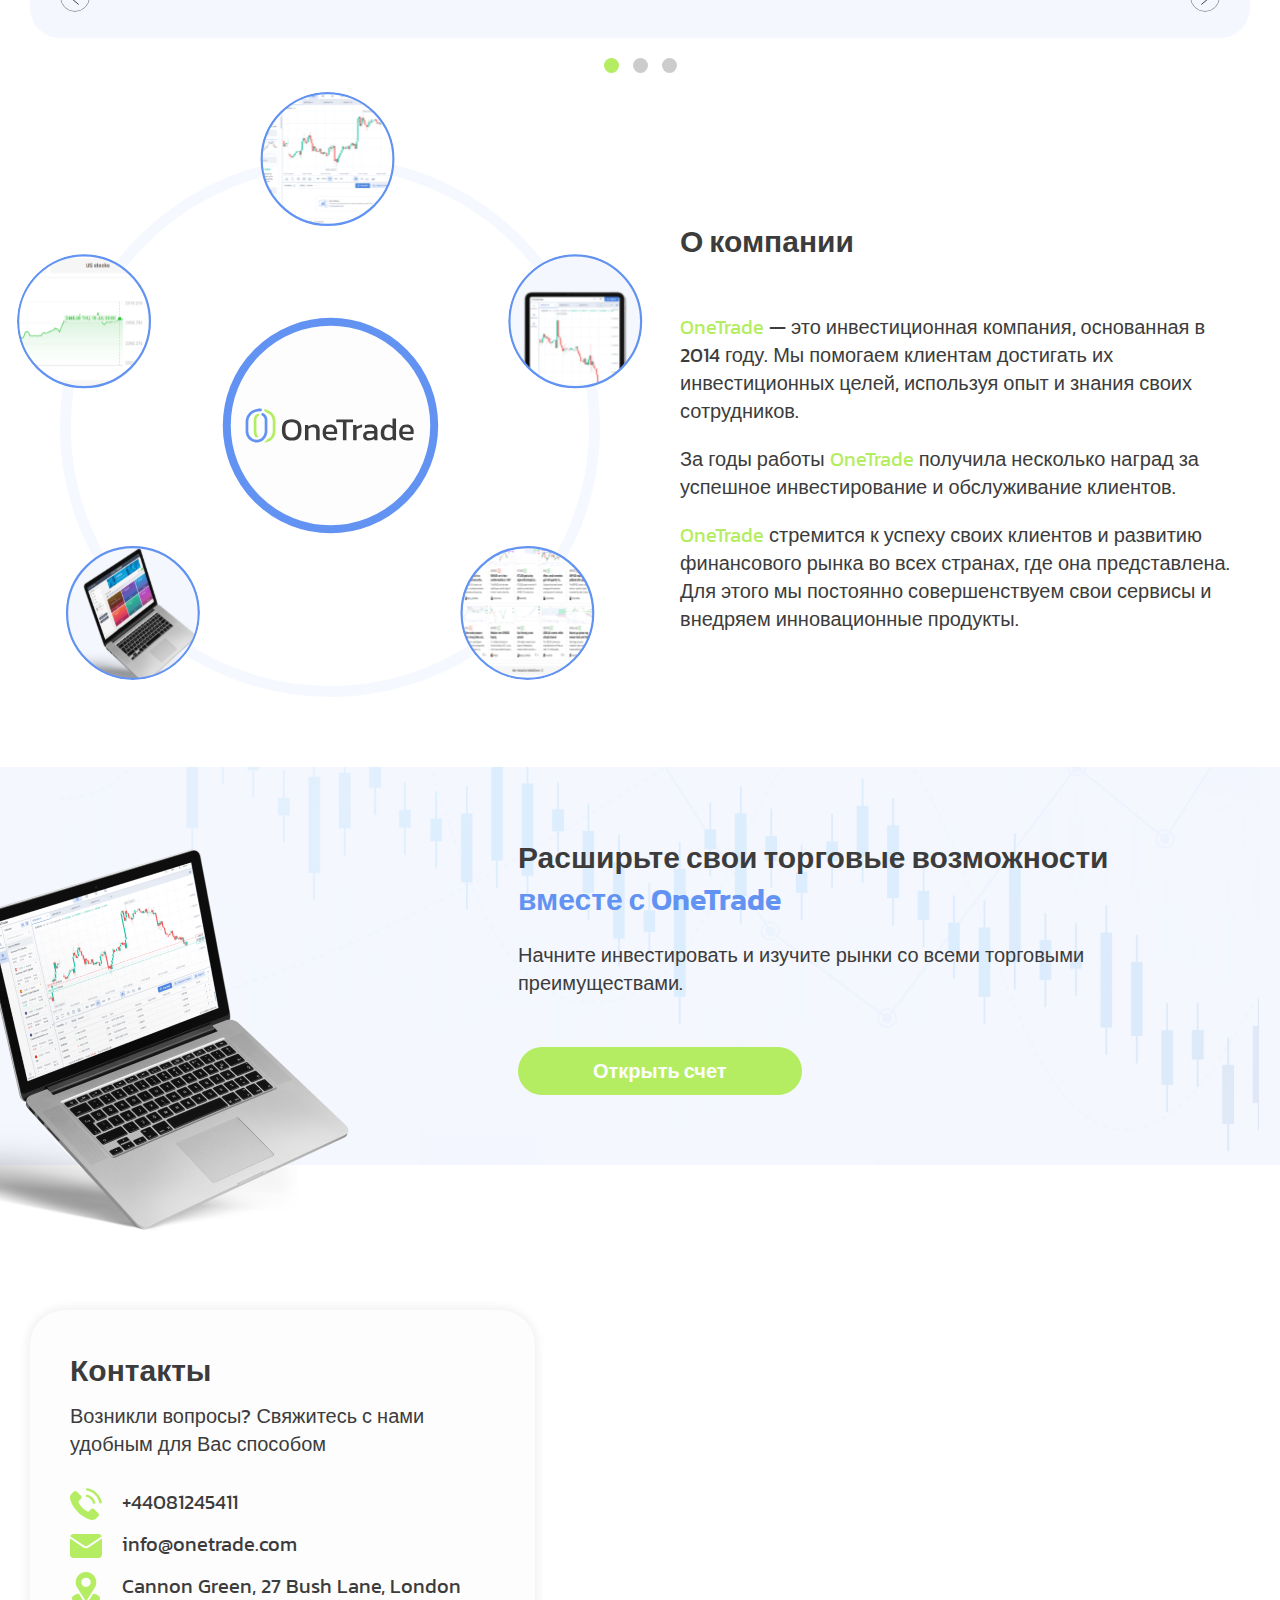
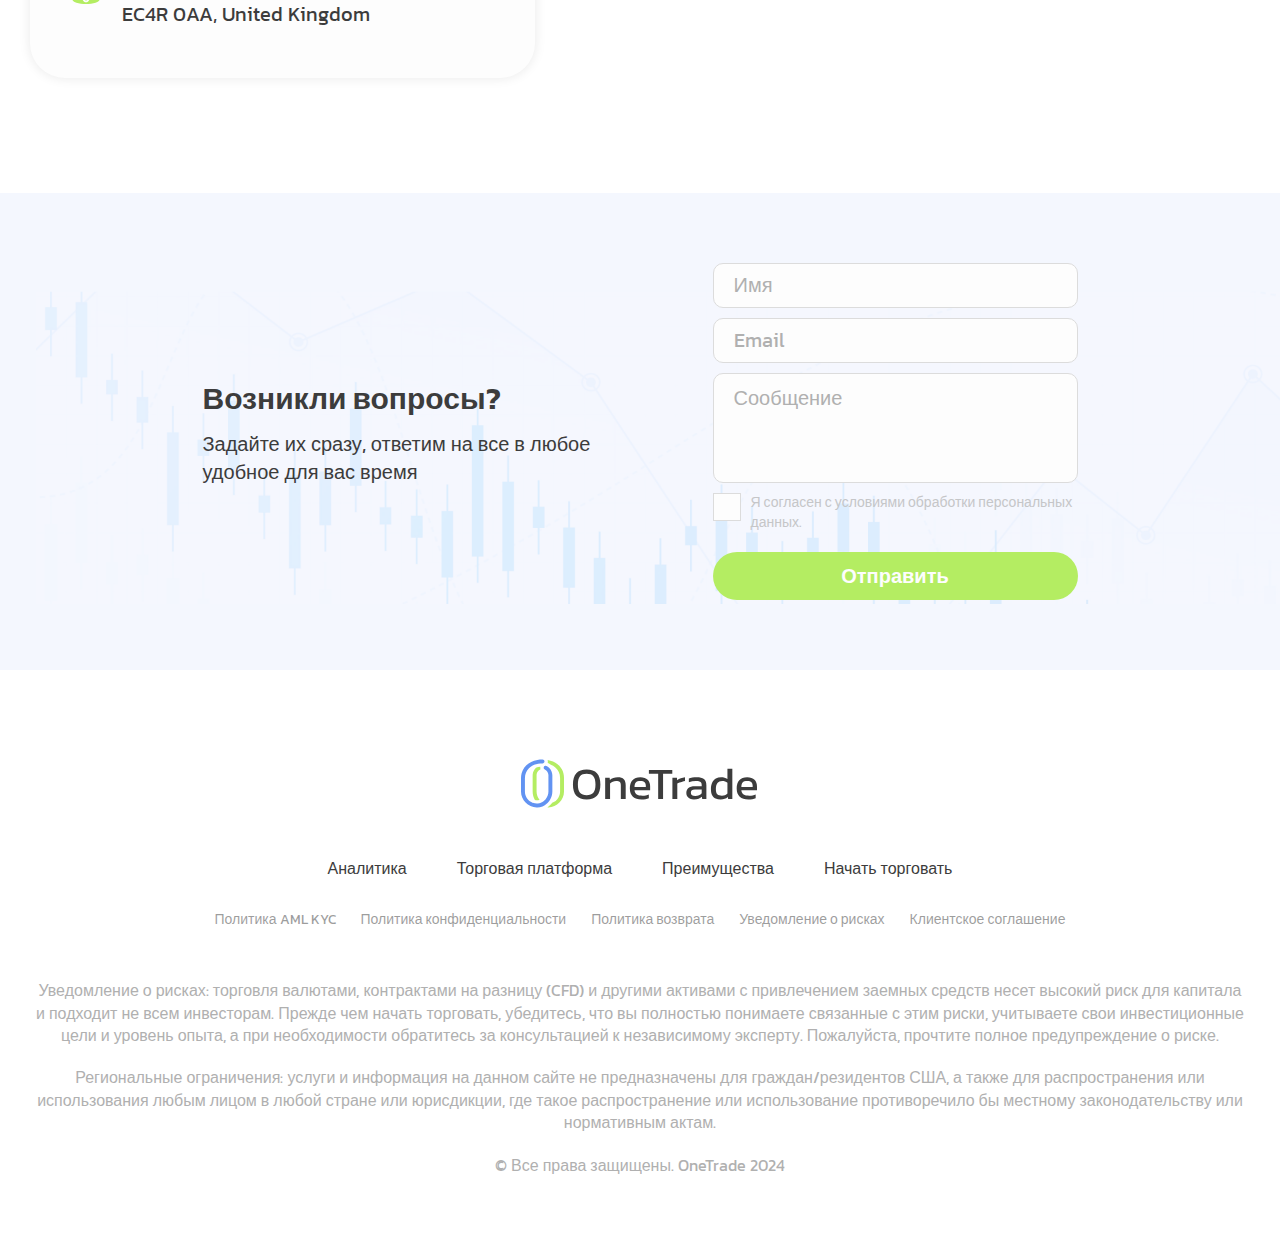
==== commit 13d574d9: "add" ====
--- a/index.html
+++ b/index.html
@@ -16,7 +16,7 @@
 
     <link rel="stylesheet" href="/css/1440.css">
     <link rel="stylesheet" href="/css/1300.css">
-    <link rel="stylesheet" href="/css/768.css">
+    <link rel="stylesheet" href="/css/900.css">
     <link rel="stylesheet" href="/css/750.css">
     <link rel="stylesheet" href="/css/500.css">
     <link rel="stylesheet" href="/css/360.css">
@@ -74,7 +74,7 @@
         <section class="trading">
             <div class="container">
                 <h2>Торгуйте из любой <span>точки мира.</span></h2>
-                <div class="h2">Доступ ко всем <span>популярным</span> финансовым <span>рынкам</span></div>
+                <div class="h2">Доступ ко всем <span>популярным</span> финансовым&nbsp;<span>рынкам</span></div>
 
                 <ul class="trading__list">
                     <li class="trading__item">
--- a/css/style.css
+++ b/css/style.css
@@ -684,7 +684,7 @@
 
 .contacts .container {
     display: flex;
-
+    justify-content: center;
     padding-top: 80px;
     padding-bottom: 50px;
 }
--- a/css/1300.css
+++ b/css/1300.css
@@ -4,23 +4,25 @@
     }
     
     header .menu {
-        display: none;
-    }
-
-    header.menu-active .menu {
-        display: flex;
-        position: absolute;
+        z-index: -1;
+        position: absolute;
+        opacity: 0;
         flex-direction: column;
         top: 0;
         right: 0;
+        transition: var(--transition);
+        justify-content: center;
+        text-align: center;
+    }
+
+    header.menu-active .menu {
         z-index: 1;
         gap: 35px;
-        justify-content: center;
-        text-align: center;
         padding: 90px 40px 30px;
         border: 1px solid #3C3C3C1F;
         background: var(--light-blue);
         border-radius: 15px 0 15px 15px;
+        opacity: 1;
     }
 
     header .menu::before {
@@ -199,6 +201,7 @@
         content: '';
         top: -50px;
         left: 170px;
+        left: 25%;
         width: 4px;
         height: calc(100% + 100px);
         background: var(--green);
--- a/css/900.css
+++ b/css/900.css
@@ -0,0 +1,189 @@
+@media (max-width: 900px) {
+
+    h1,
+    .h1 {
+        font-size: clamp(25px, 7vw, 50px);
+    }
+
+    h1 span,
+    .h1 span {
+        font-size: clamp(25px, 7vw, 50px);
+    }
+
+    .hero__box {
+        background: url(../img/hero-decor-tablet.png) var(--light-blue) center top / contain no-repeat;
+    }
+
+    .style {
+        background: url(../img/style-bg-tablet.png) center / contain no-repeat;
+    }
+
+    .start h3 {
+        font-size: clamp(15px, 4vw, 25px);
+    }
+
+    .start__number {
+        font-size: clamp(40px, 8vw, 60px);
+    }
+
+    .advantages {
+        background: url(../img/advantages-decor-tablet.svg) var(--light-blue) center bottom / contain no-repeat;
+    }
+
+    .advantages__item::before {
+        width: 20px;
+        height: 20px;
+    }
+
+    .advantages__list {
+        max-width: 340px;
+    }
+
+    .advantages .btn {
+        max-width: 340px;
+        width: 100%;
+        text-align: center;
+    }
+
+    p {
+        font-size: 15px;
+    }
+
+    .advantages__item {
+        font-size: 15px;
+    }
+
+    .advantages img {
+        display: none;
+    }
+
+    .advantages .container {
+        background: url(../img/advantages-img.png) right 30px bottom / 305px 450px no-repeat;
+    }
+
+    .about-us .container {
+        gap: 50px;
+    }
+
+    .opportunities {
+        background: url(../img/opportunities-decor-tablet.svg) var(--light-blue) center / contain no-repeat;
+    }
+
+    .contacts__box {
+        max-width: 360px;
+        padding: 30px;
+        border-radius: 20px;
+    }
+
+    .contacts__map {
+        margin-left: -15px;
+        max-width: 360px;
+    }
+
+    .contacts__map iframe {
+        height: 430px;
+        border-radius: 20px;
+    }
+
+    .contacts__box p {
+        margin-bottom: 25px;
+    }
+
+    .contacts__info a,
+    .contacts__info address {
+        font-size: 15px;
+    }
+
+    .contacts__tel::before {
+        width: 28px;
+        height: 28px;
+    }
+
+    .contacts__mail::before {
+        width: 28px;
+        height: 28px;
+    }
+
+    .contacts__address::before {
+        width: 28px;
+        height: 28px;
+    }
+
+    .questions {
+        background: url(../img/questions-decor-tablet.svg) var(--light-blue) center / contain no-repeat;
+    }
+
+    .questions .container {
+        padding-top: 60px;
+        padding-bottom: 60px;
+    }
+
+    footer .container {
+        padding-top: 45px;
+    }
+
+    .footer__logo {
+        max-width: 140px;
+        margin-right: auto;
+        margin-bottom: 30px;
+    }
+
+    footer .menu {
+        width: 100%;
+        flex-direction: column;
+        align-items: start;
+        gap: 15px;
+        margin-bottom: 15px;
+    }
+
+    .footer__docs {
+        width: 100%;
+        gap: 15px;
+        flex-direction: column;
+        align-items: start;
+        margin-bottom: 30px;
+    }
+
+    footer p {
+        font-size: 14px;
+        text-align: left;
+    }
+
+    footer p:not(:last-child) {
+        margin-bottom: 15px;
+    }
+
+    footer p:last-child {
+        margin-bottom: 0;
+    }
+
+    footer .copyright {
+        width: 100%;
+        margin-top: 25px;
+        margin-bottom: 0;
+        font-size: 14px;
+        text-align: left;
+    }
+
+    h2,
+    .h2 {
+        font-size: clamp(18px, 4vw, 30px);
+    }
+
+    .analitycs__number {
+        font-size: clamp(40px, 8vw, 60px);
+    }
+
+    .analitycs h2 {
+        margin-bottom: 40px;
+    }
+
+    .analitycs__item {
+        padding: 15px;
+        padding-bottom: 70px;
+    }
+
+    .analitycs__box h3 {
+        font-size: clamp(15px, 4vw, 25px);
+    }
+}--- a/css/750.css
+++ b/css/750.css
@@ -129,7 +129,6 @@
     }
 
     .start__item {
-        max-width: 100%;
         padding: 15px;
         padding-right: 90px;
     }
@@ -138,12 +137,7 @@
         margin-bottom: 35px;
     }
 
-    .start__item:nth-child(2) {
-        margin-left: initial;
-    }
-
     .start__item:nth-child(2)::before {
-        left: 50%;
         transform: translateX(-2px);
     }
 
--- a/css/500.css
+++ b/css/500.css
@@ -1,4 +1,8 @@
 @media (max-width: 500px) {
+    body.body-active {
+        margin-top: 91px;
+    }
+
     header.menu-active .container {
         z-index: 1;
         position: fixed;
@@ -13,14 +17,23 @@
         gap: 30px;
     }
 
+    header .menu {
+        display: flex;
+        flex-direction: column;
+        z-index: -1;
+        top: -100vh;
+        left: 0;
+        right: 0;
+    }
+
     header.menu-active .menu {
-        display: flex;
+        z-index: 1;
         position: initial;
         background: none;
         padding: 0;
         border: none;
         border-radius: 0;
-        gap: 15px;
+        gap: 30px;
     }
 
     header.menu-active .header__btns {
@@ -50,6 +63,7 @@
         text-align: center;
         width: 100%;
         font-size: 15px;
+        padding: 10px;
     }
 
     .cookies {
@@ -145,4 +159,16 @@
         margin-bottom: 20px;
         margin-left: initial;
     }
+
+    .start__item {
+        max-width: 100%;
+    }
+    
+    .start__item:nth-child(2) {
+        margin-left: initial;
+    }
+
+    .start__item:nth-child(2)::before {
+        left: 50%;
+    }
 }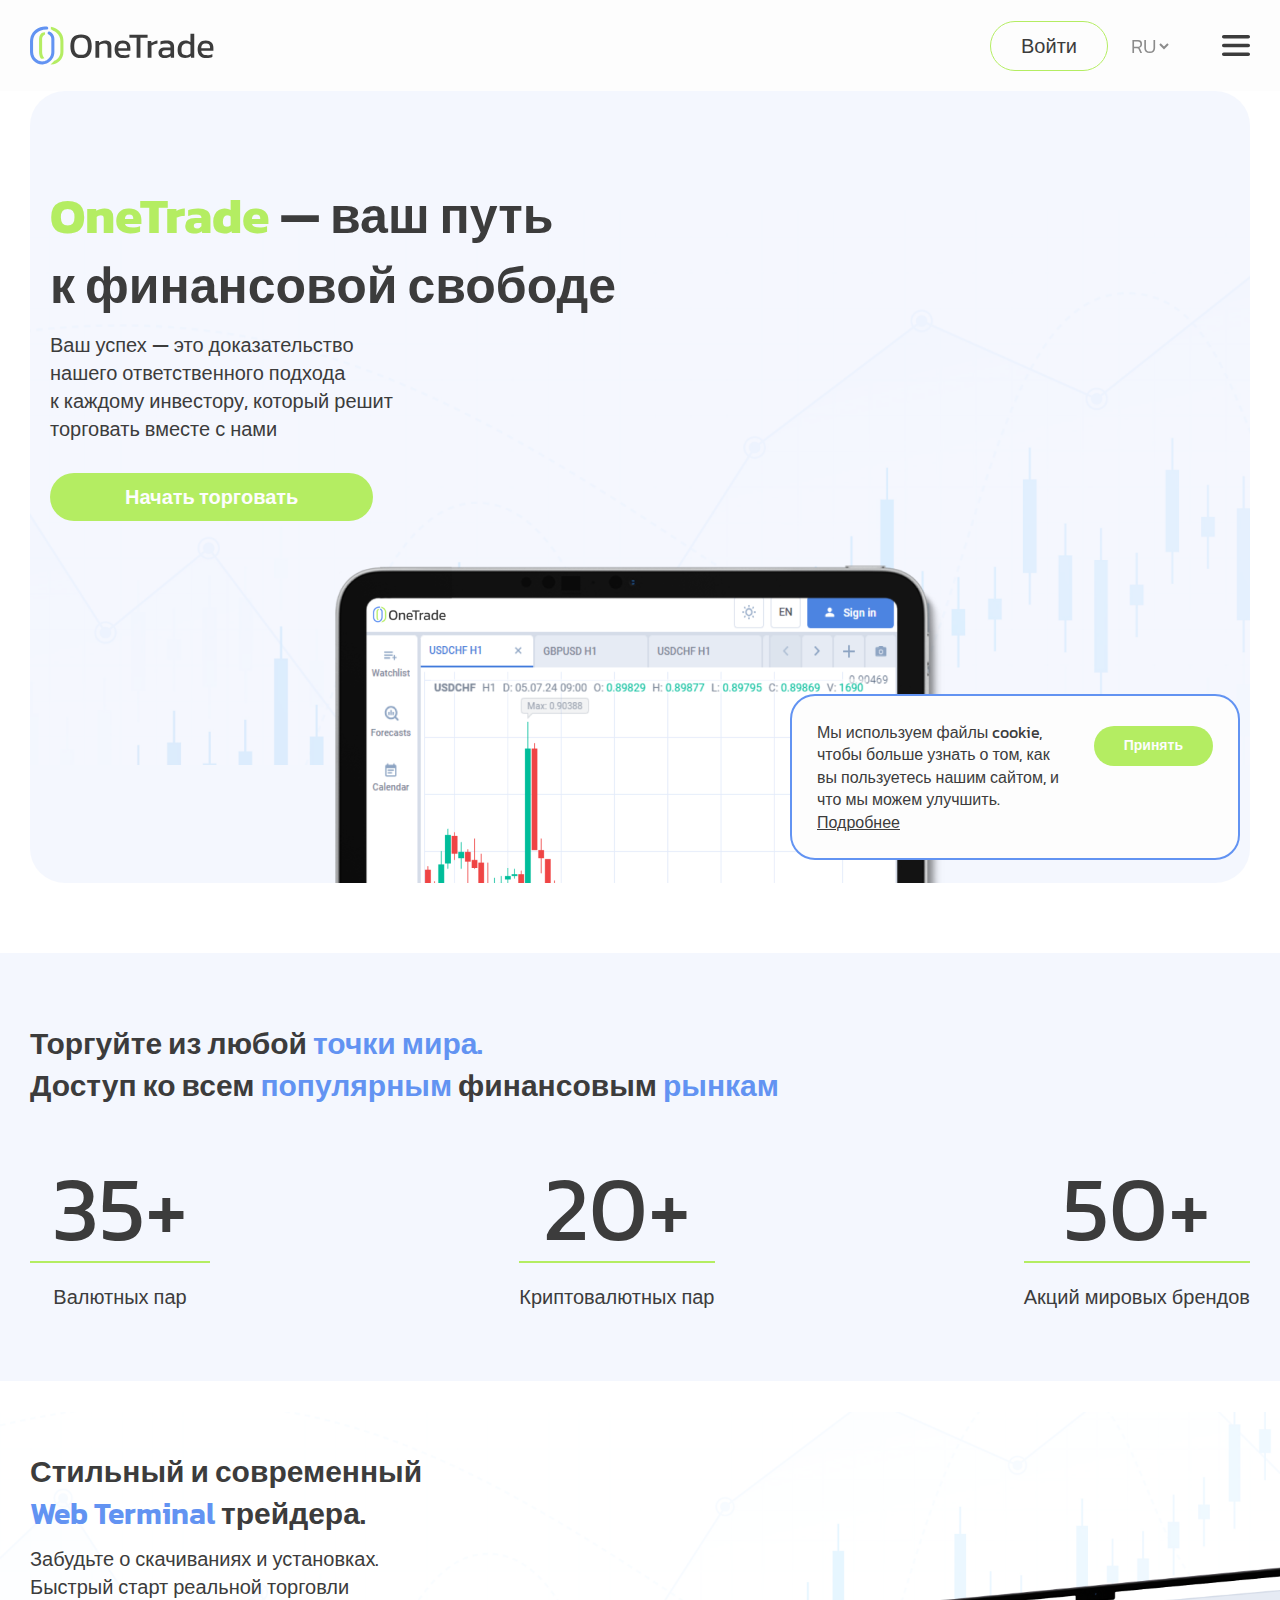
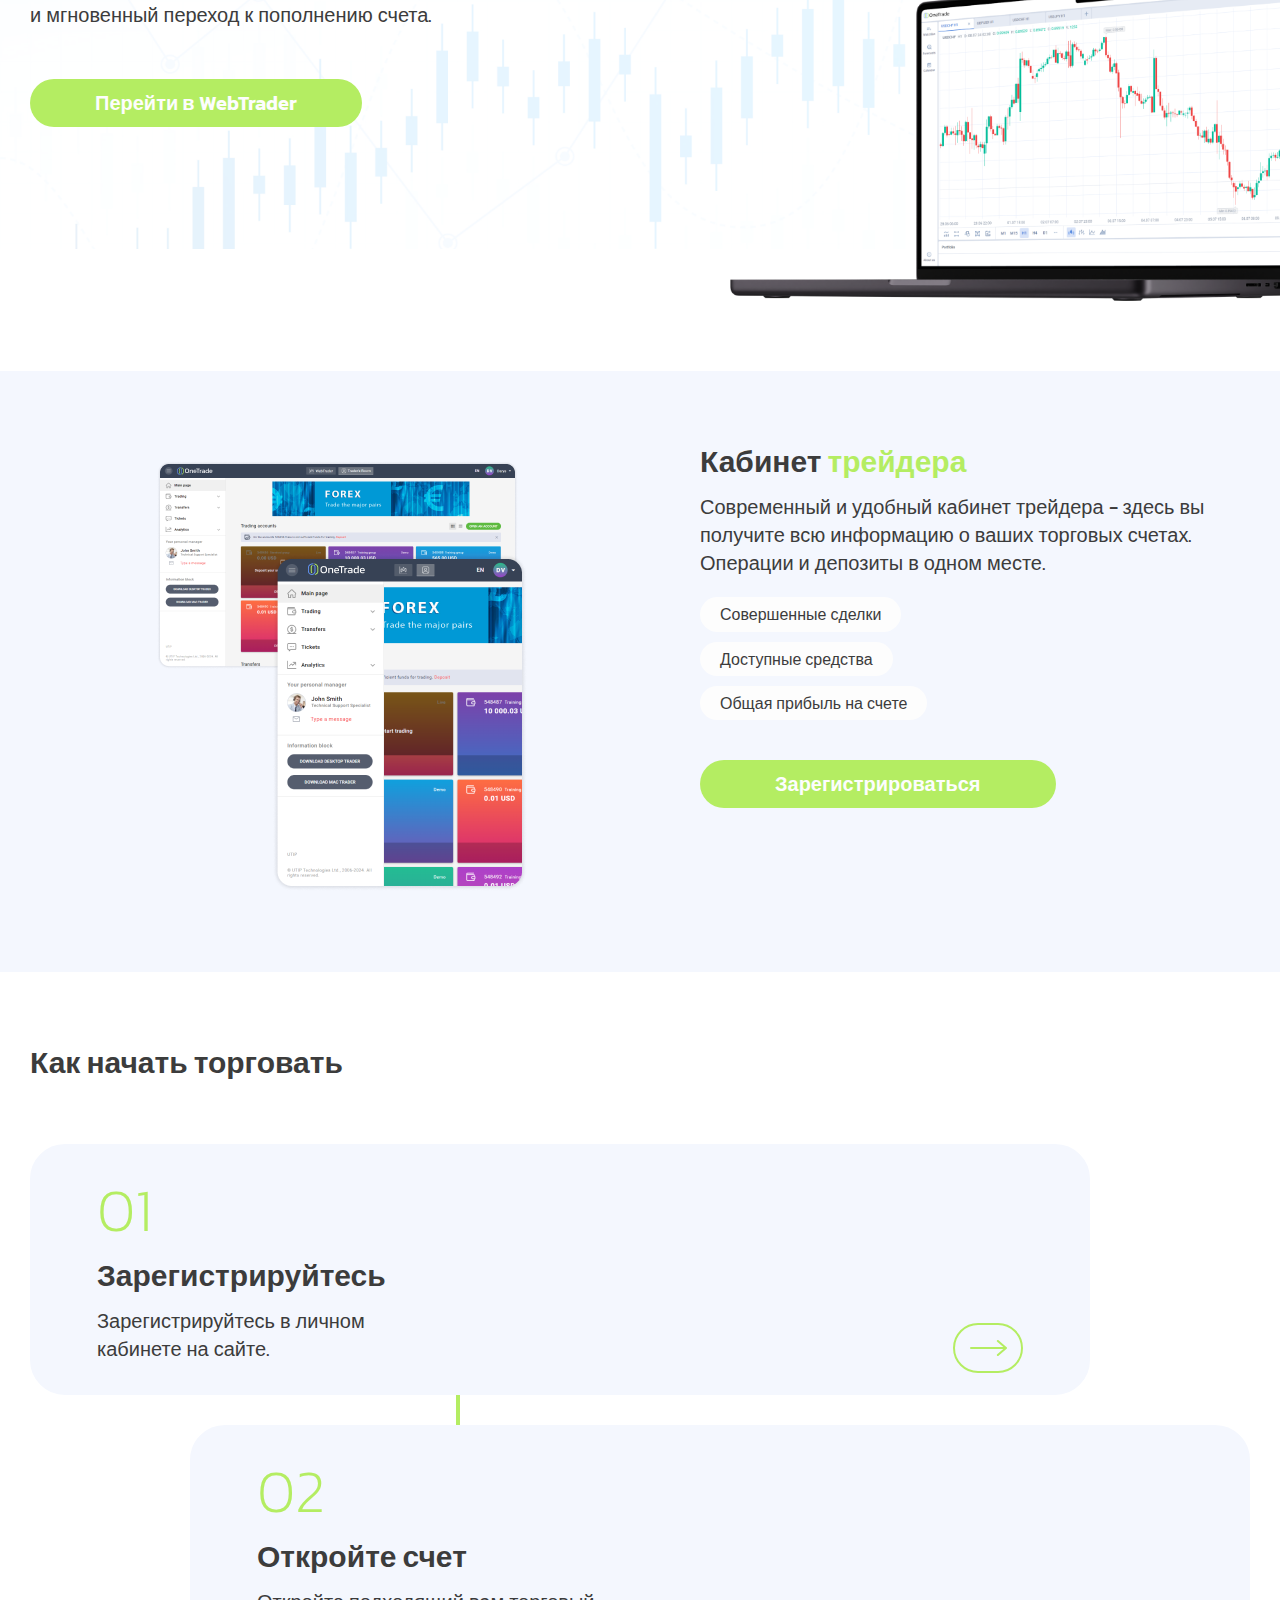
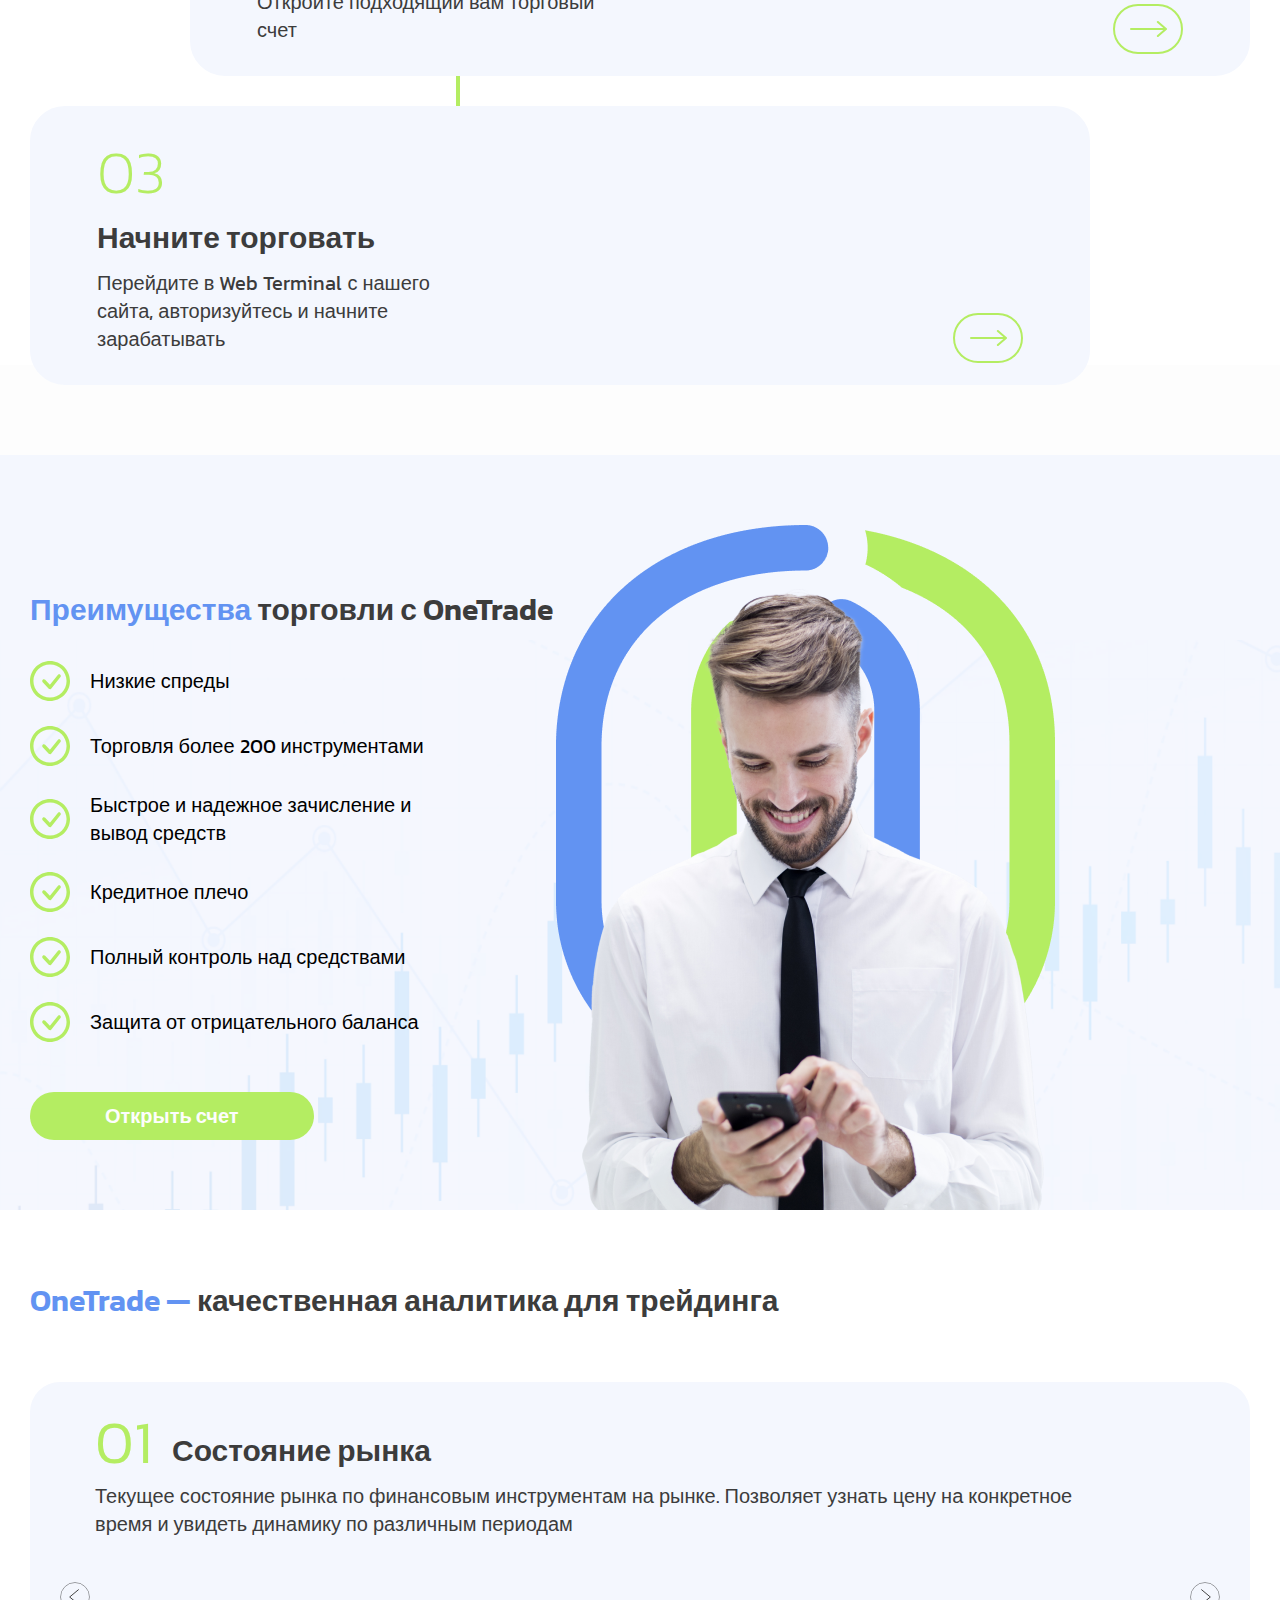
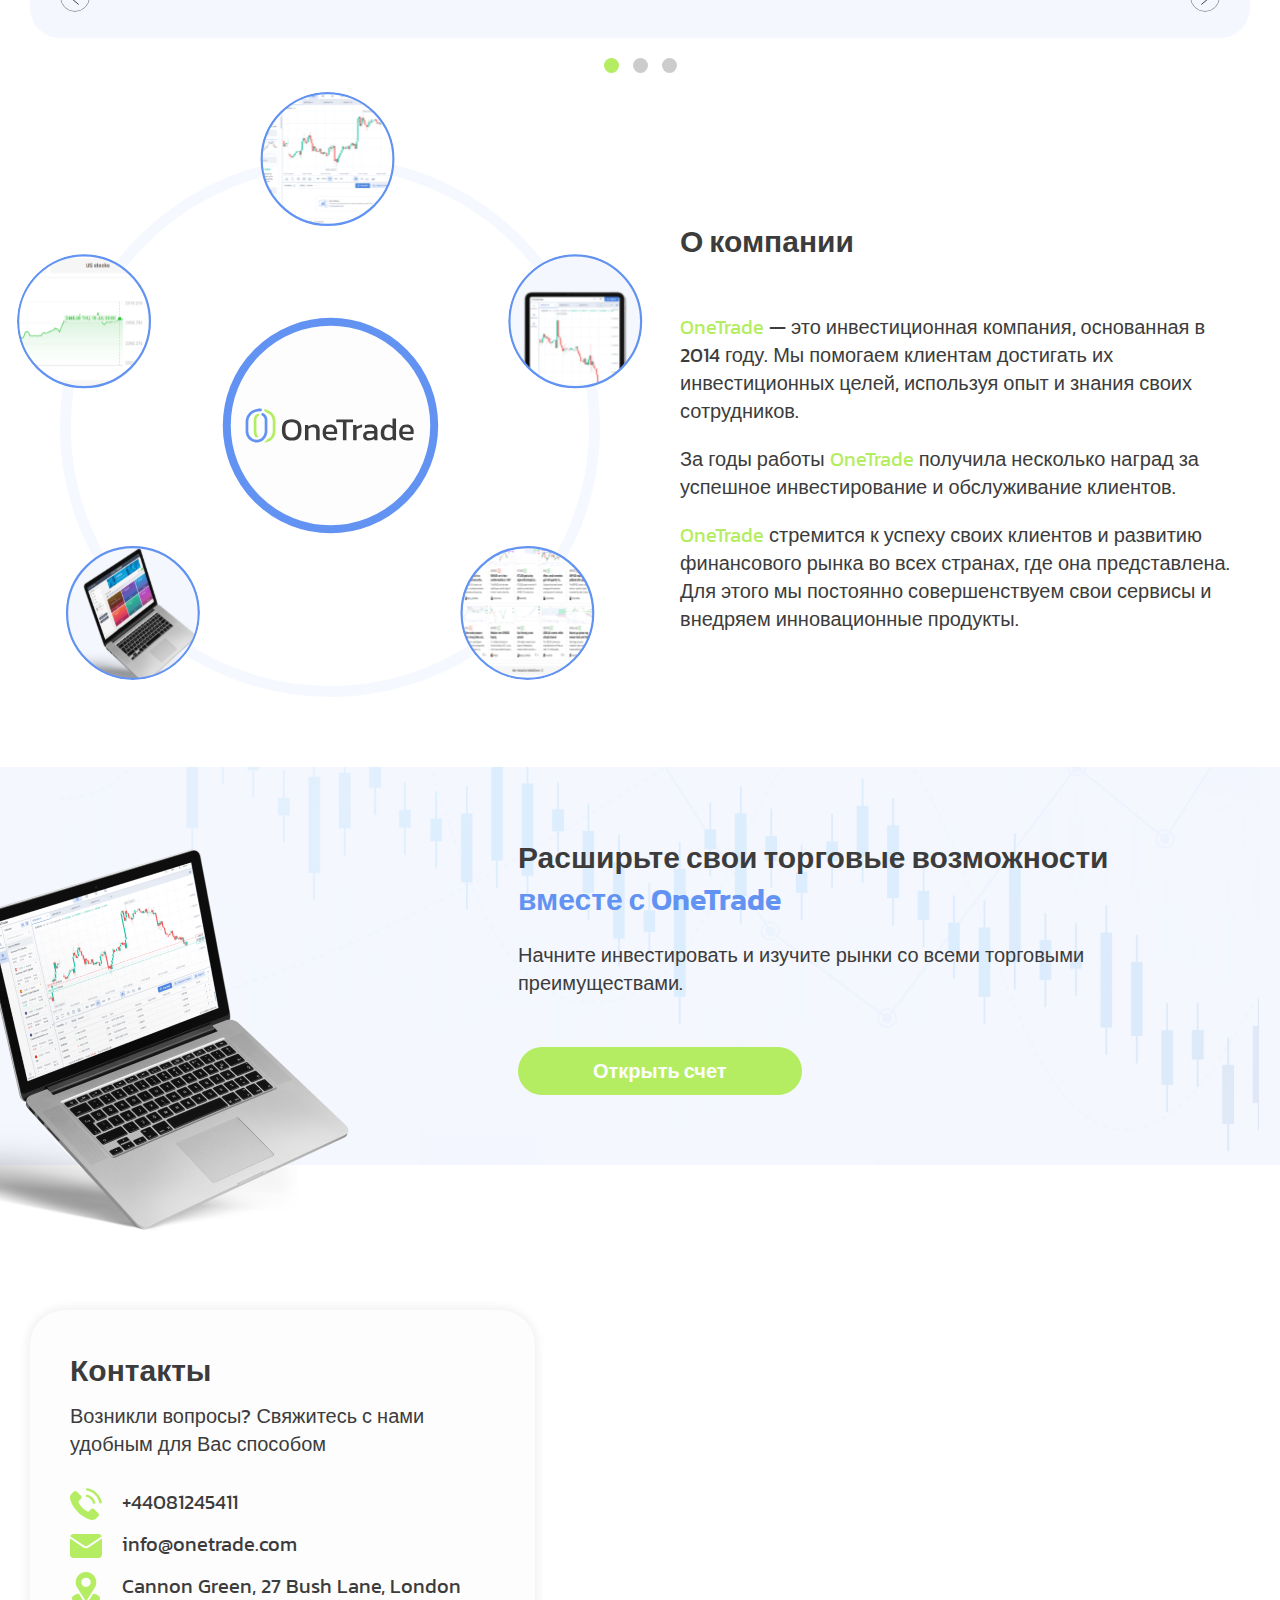
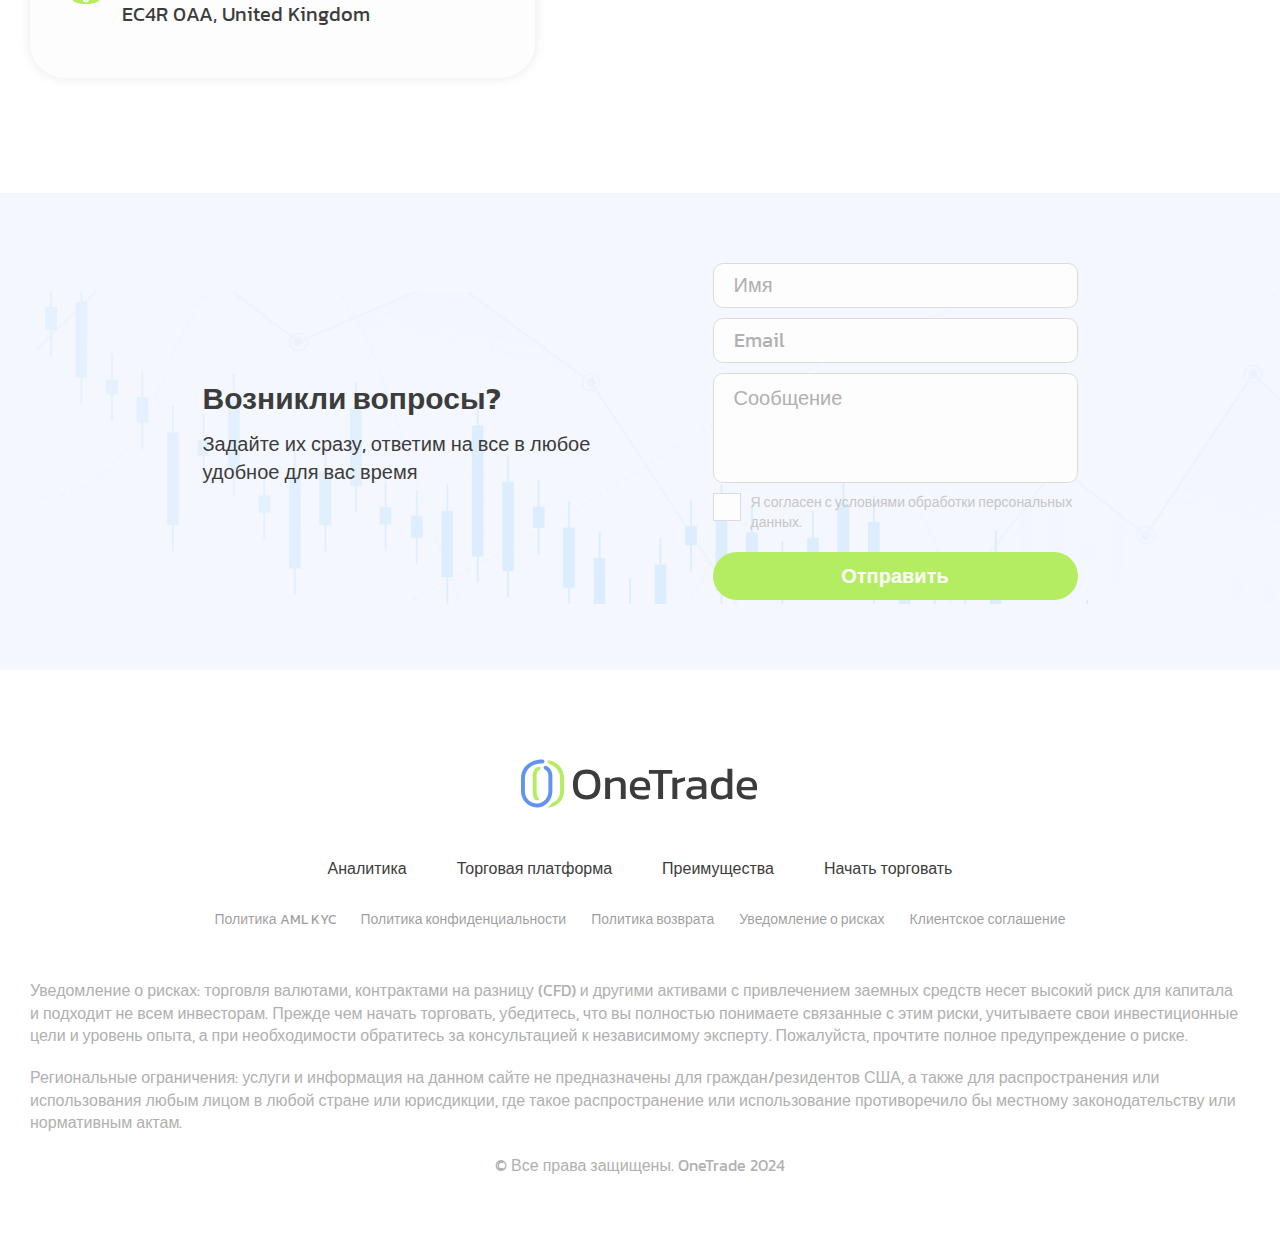
==== commit af9a5568: "add" ====
--- a/index.html
+++ b/index.html
@@ -359,8 +359,20 @@
                 <a href="#" target="_blank">Уведомление о рисках</a>
                 <a href="#" target="_blank">Клиентское соглашение</a>
             </div>
-            <p>Уведомление о&nbsp;рисках: торговля валютами, контрактами на&nbsp;разницу (CFD) и&nbsp;другими активами с&nbsp;привлечением заемных средств несет высокий риск для капитала и&nbsp;подходит не&nbsp;всем инвесторам. Прежде чем начать торговать, убедитесь, что вы&nbsp;полностью понимаете связанные с&nbsp;этим риски, учитываете свои инвестиционные цели и&nbsp;уровень опыта, а&nbsp;при необходимости обратитесь за&nbsp;консультацией к&nbsp;независимому эксперту. Пожалуйста, прочтите полное предупреждение о&nbsp;риске.</p>
-            <p>Региональные ограничения: услуги и&nbsp;информация на&nbsp;данном сайте не&nbsp;предназначены для граждан/резидентов США, а&nbsp;также для распространения или использования любым лицом в&nbsp;любой стране или юрисдикции, где такое распространение или использование противоречило&nbsp;бы местному законодательству или нормативным актам.</p>
+
+            <p class="for-desktop">Уведомление о&nbsp;рисках: торговля валютами, контрактами на&nbsp;разницу (CFD) и&nbsp;другими активами с&nbsp;привлечением заемных средств несет высокий риск для капитала и&nbsp;подходит не&nbsp;всем инвесторам. Прежде чем начать торговать, убедитесь, что вы&nbsp;полностью понимаете связанные с&nbsp;этим риски, учитываете свои инвестиционные цели и&nbsp;уровень опыта, а&nbsp;при необходимости обратитесь за&nbsp;консультацией к&nbsp;независимому эксперту. Пожалуйста, прочтите полное предупреждение о&nbsp;риске.</p>
+            <p class="for-desktop">Региональные ограничения: услуги и&nbsp;информация на&nbsp;данном сайте не&nbsp;предназначены для граждан/резидентов США, а&nbsp;также для распространения или использования любым лицом в&nbsp;любой стране или юрисдикции, где такое распространение или использование противоречило&nbsp;бы местному законодательству или нормативным актам.</p>
+            
+            <details class="for-mobile">
+                <summary>Уведомление о рисках</summary>
+                <p>Уведомление о&nbsp;рисках: торговля валютами, контрактами на&nbsp;разницу (CFD) и&nbsp;другими активами с&nbsp;привлечением заемных средств несет высокий риск для капитала и&nbsp;подходит не&nbsp;всем инвесторам. Прежде чем начать торговать, убедитесь, что вы&nbsp;полностью понимаете связанные с&nbsp;этим риски, учитываете свои инвестиционные цели и&nbsp;уровень опыта, а&nbsp;при необходимости обратитесь за&nbsp;консультацией к&nbsp;независимому эксперту. Пожалуйста, прочтите полное предупреждение о&nbsp;риске.</p>
+            </details>
+
+            <details class="for-mobile">
+                <summary>Региональные ограничения</summary>
+                <p>Региональные ограничения: услуги и&nbsp;информация на&nbsp;данном сайте не&nbsp;предназначены для граждан/резидентов США, а&nbsp;также для распространения или использования любым лицом в&nbsp;любой стране или юрисдикции, где такое распространение или использование противоречило&nbsp;бы местному законодательству или нормативным актам.</p>
+            </details>
+
             <p class="copyright">© Все права защищены. OneTrade 2024</p>
         </div>
     </footer>
--- a/css/style.css
+++ b/css/style.css
@@ -113,7 +113,23 @@
     object-fit: contain;
 }
 
+header {
+    z-index: 10;
+    position: fixed;
+    top: 0;
+    left: 0;
+    width: 100%;
+    height: 117px;
+    background: var(--white);
+    /* box-shadow: 0px 8px 10px -5px rgba(34, 60, 80, 0.2); */
+}
+
+body {
+    margin-top: 117px;
+}
+
 header .container {
+    height: inherit;
     display: flex;
     align-items: center;
     justify-content: space-between;
@@ -228,7 +244,7 @@
 }
 
 .style {
-    overflow-x: hidden;
+    /* overflow-x: hidden; */
     background: url(../img/style-bg.png) center / contain no-repeat;
 }
 
@@ -238,6 +254,7 @@
     display: flex;
     justify-content: space-between;
     gap: 80px;
+    overflow-x: hidden;
 }
 
 .style__box {
@@ -424,6 +441,39 @@
     content: '';
     display: block;
     background: url(../img/v.svg) center / contain no-repeat;
+}
+
+#analitycs::before {
+    content: '';
+    display: block;
+    margin-top: -117px;
+    padding-top: 117px;
+    visibility: hidden;
+}
+
+#platform::before {
+    content: '';
+    display: block;
+    margin-top: -117px;
+    padding-top: 117px;
+    visibility: hidden;
+}
+
+#advantages::before {
+    content: '';
+    display: block;
+    margin-top: -117px;
+    padding-top: 117px;
+    /* visibility: hidden;; */
+    background: var(--white);
+}
+
+#start::before {
+    content: '';
+    display: block;
+    margin-top: -117px;
+    padding-top: 117px;
+    visibility: hidden;
 }
 
 .analitycs .container {
@@ -1000,6 +1050,77 @@
     cursor: pointer;
 }
 
+.error {
+    background: url(../img/error-decor.svg) var(--light-blue) center / contain no-repeat;
+}
+
+.error .container {
+    min-height: 750px;
+    display: flex;
+    flex-direction: column;
+    align-items: start;
+    justify-content: center;
+    gap: 10px;
+}
+
+.error h1 {
+    font-size: clamp(25px, 9vw, 120px);
+    font-weight: 600;
+}
+
+.error .btn {
+    margin-top: 30px;
+}
+
+.for-mobile {
+    display: none;
+}
+
+footer p {
+    text-align: left;
+}
+
+footer details>summary {
+    list-style: none;
+}
+
+footer details>summary::-webkit-details-marker {
+    display: none;
+}
+
+footer details {
+    margin-bottom: 15px;
+}
+
+footer summary {
+    display: flex;
+    gap: 10px;
+    align-items: center;
+    color: #B0B0B0;
+    font-size: 16px;
+    text-align: left;
+    transition: var(--transition);
+}
+
+footer summary::after {
+    content: '';
+    display: block;
+    width: 10px;
+    height: 6px;
+    background: url(../img/arrow-bottom.svg) center / contain no-repeat;
+    transition: var(--transition);
+}
+
+footer details[open] summary {
+    margin-bottom: 10px;
+    color: var(--black);
+    text-decoration: underline;
+}
+
+footer details[open] summary::after {
+    transform: rotate(180deg);
+}
+
 @media (min-width: 1200px) {
     .btn:hover {
         color: var(--green);
--- a/css/1300.css
+++ b/css/1300.css
@@ -1,8 +1,32 @@
 @media (max-width: 1300px) {
-    header .container {
+    header {
         height: 91px;
     }
-    
+
+    body {
+        margin-top: 91px;
+    }
+
+    #analitycs::before {
+        margin-top: -90px;
+        padding-top: 90px;
+    }
+
+    #platform::before {
+        margin-top: -90px;
+        padding-top: 90px;
+    }
+
+    #advantages::before {
+        margin-top: -90px;
+        padding-top: 90px;
+    }
+
+    #start::before {
+        margin-top: -90px;
+        padding-top: 90px;
+    }
+
     header .menu {
         z-index: -1;
         position: absolute;
@@ -35,6 +59,10 @@
         background: url(../img/burger-logo.svg) center / contain no-repeat;
     }
 
+    header .menu-item a {
+        font-size: 16px;
+    }
+
     header .exit {
         position: absolute;
         z-index: 1;
@@ -356,4 +384,10 @@
     .footer__docs a {
         font-size: 14px;
     }
+
+    .error .container {
+        min-height: initial;
+        padding-top: 60px;
+        padding-bottom: 60px;
+    }
 }--- a/css/900.css
+++ b/css/900.css
@@ -24,6 +24,10 @@
 
     .start__number {
         font-size: clamp(40px, 8vw, 60px);
+    }
+
+    .start__item {
+        border-radius: 25px;
     }
 
     .advantages {
@@ -118,53 +122,6 @@
         padding-bottom: 60px;
     }
 
-    footer .container {
-        padding-top: 45px;
-    }
-
-    .footer__logo {
-        max-width: 140px;
-        margin-right: auto;
-        margin-bottom: 30px;
-    }
-
-    footer .menu {
-        width: 100%;
-        flex-direction: column;
-        align-items: start;
-        gap: 15px;
-        margin-bottom: 15px;
-    }
-
-    .footer__docs {
-        width: 100%;
-        gap: 15px;
-        flex-direction: column;
-        align-items: start;
-        margin-bottom: 30px;
-    }
-
-    footer p {
-        font-size: 14px;
-        text-align: left;
-    }
-
-    footer p:not(:last-child) {
-        margin-bottom: 15px;
-    }
-
-    footer p:last-child {
-        margin-bottom: 0;
-    }
-
-    footer .copyright {
-        width: 100%;
-        margin-top: 25px;
-        margin-bottom: 0;
-        font-size: 14px;
-        text-align: left;
-    }
-
     h2,
     .h2 {
         font-size: clamp(18px, 4vw, 30px);
--- a/css/750.css
+++ b/css/750.css
@@ -264,4 +264,60 @@
     input, textarea {
         width: 100%;
     }
+
+    .for-desktop {
+        display: none;
+    }
+
+    .for-mobile {
+        display: block;
+    }
+
+    footer .container {
+        padding-top: 45px;
+        align-items: start;
+    }
+
+    .footer__logo {
+        max-width: 140px;
+        margin-right: auto;
+        margin-bottom: 30px;
+    }
+
+    footer .menu {
+        width: 100%;
+        flex-direction: column;
+        align-items: start;
+        gap: 15px;
+        margin-bottom: 15px;
+    }
+
+    .footer__docs {
+        width: 100%;
+        gap: 15px;
+        flex-direction: column;
+        align-items: start;
+        margin-bottom: 30px;
+    }
+
+    footer p {
+        font-size: 14px;
+        text-align: left;
+    }
+
+    footer p:not(:last-child) {
+        margin-bottom: 15px;
+    }
+
+    footer p:last-child {
+        margin-bottom: 0;
+    }
+
+    footer .copyright {
+        width: 100%;
+        margin-top: 25px;
+        margin-bottom: 0;
+        font-size: 14px;
+        text-align: left;
+    }
 }--- a/css/500.css
+++ b/css/500.css
@@ -51,6 +51,10 @@
 
     header.menu-active .burger {
         display: none;
+    }
+
+    .hero__box {
+        background: url(../img/hero-decor-mobile.svg) var(--light-blue) center top / contain no-repeat;
     }
 
     .room__item {
@@ -118,6 +122,15 @@
         margin-bottom: 0;
     }
 
+    .swiper-pagination-bullet {
+        width: 8px;
+        height: 8px;
+    }
+
+    .advantages {
+        background: url(../img/advantages-decor-mobile.svg) var(--light-blue) center / contain no-repeat;
+    }
+
     .advantages .container {
         flex-direction: column;
     }
@@ -162,6 +175,7 @@
 
     .start__item {
         max-width: 100%;
+        border-radius: 15px;
     }
     
     .start__item:nth-child(2) {
@@ -171,4 +185,12 @@
     .start__item:nth-child(2)::before {
         left: 50%;
     }
+
+    .start__number {
+        margin-bottom: 20px;
+    }
+
+    .error .container {
+        align-items: center;
+    }
 }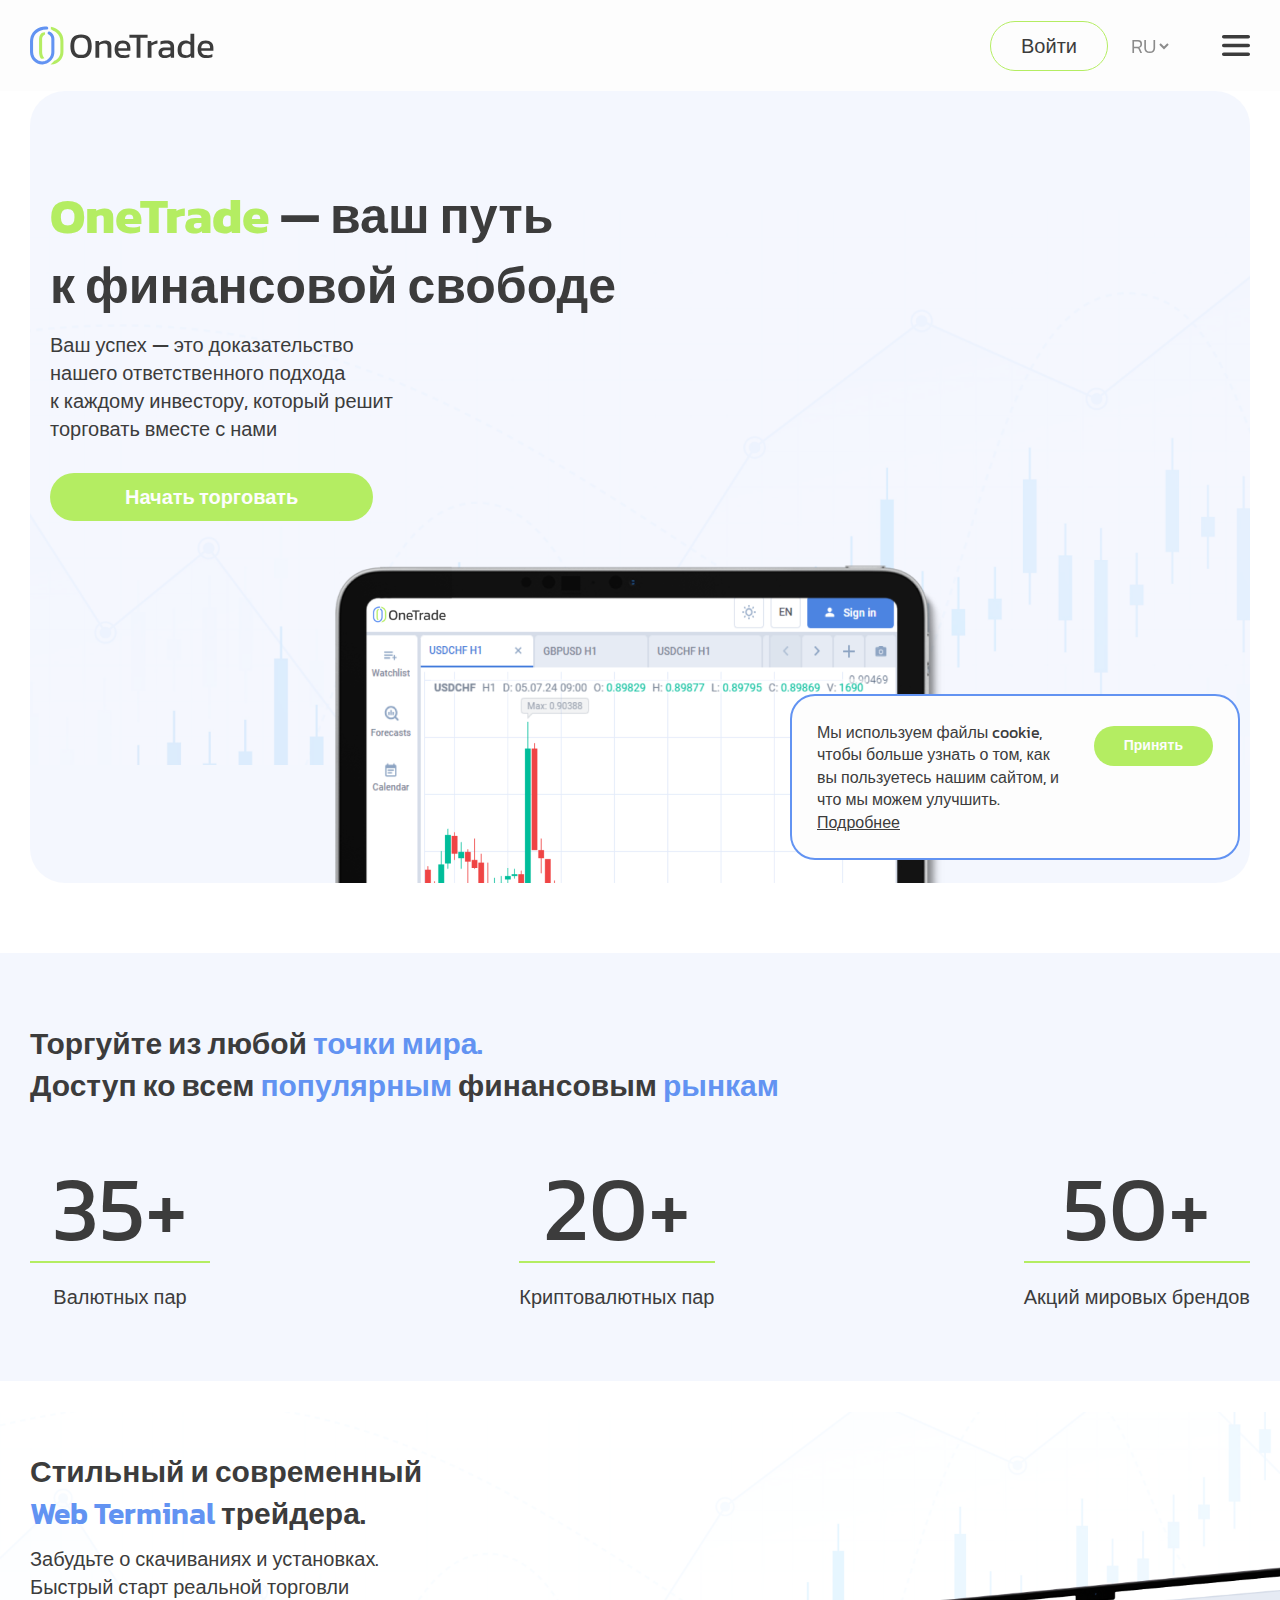
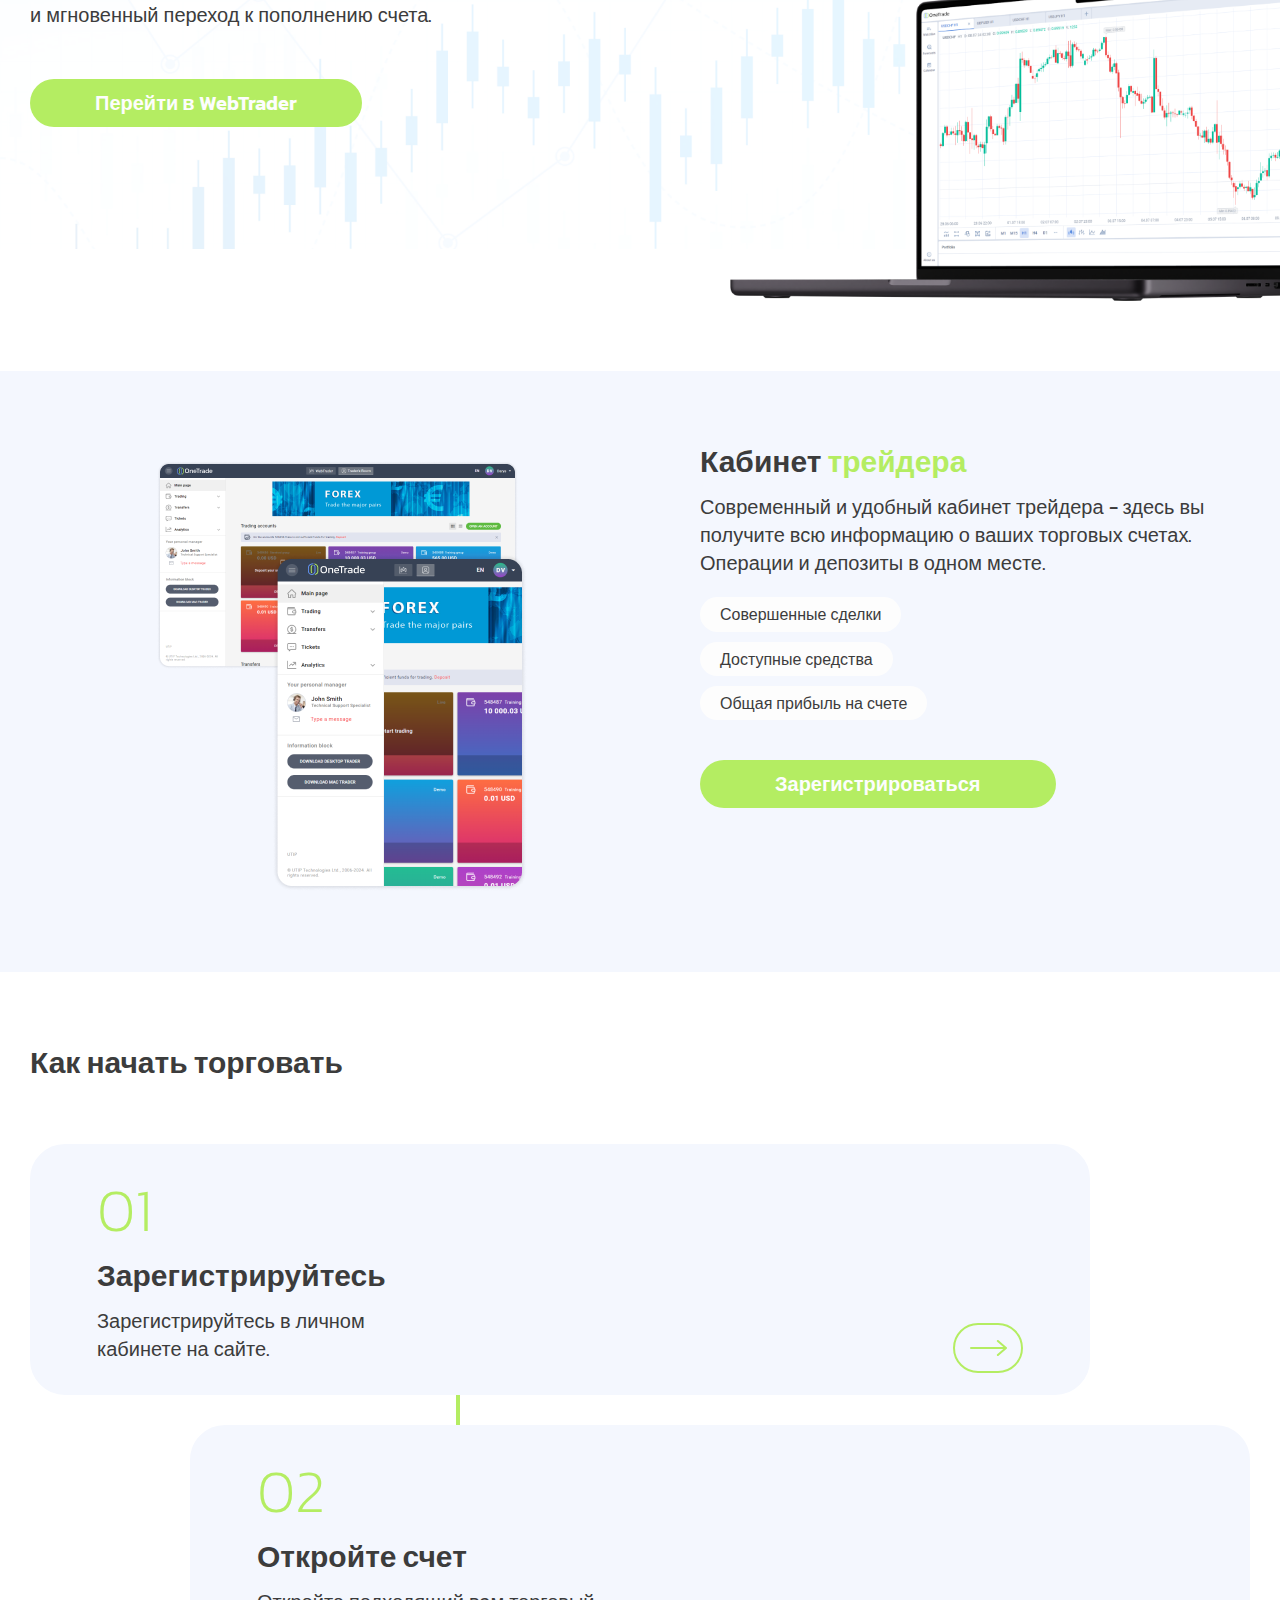
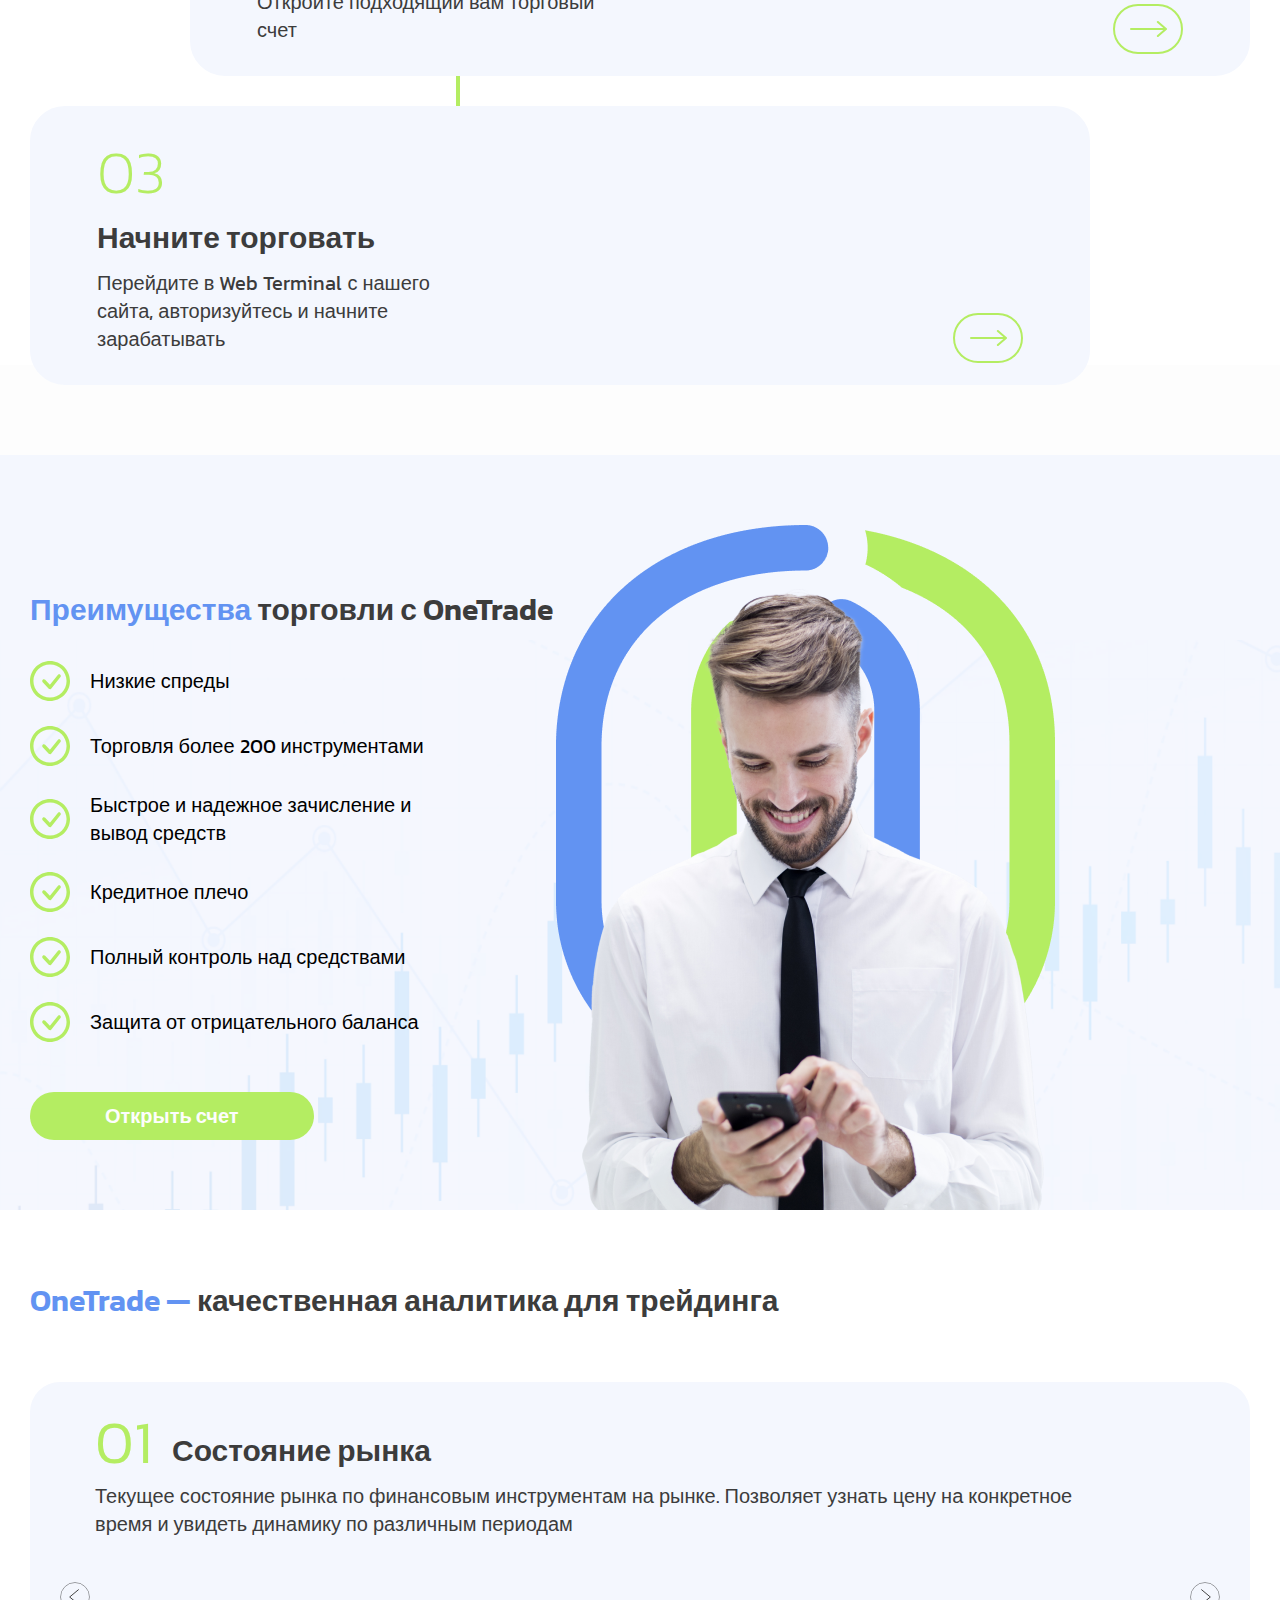
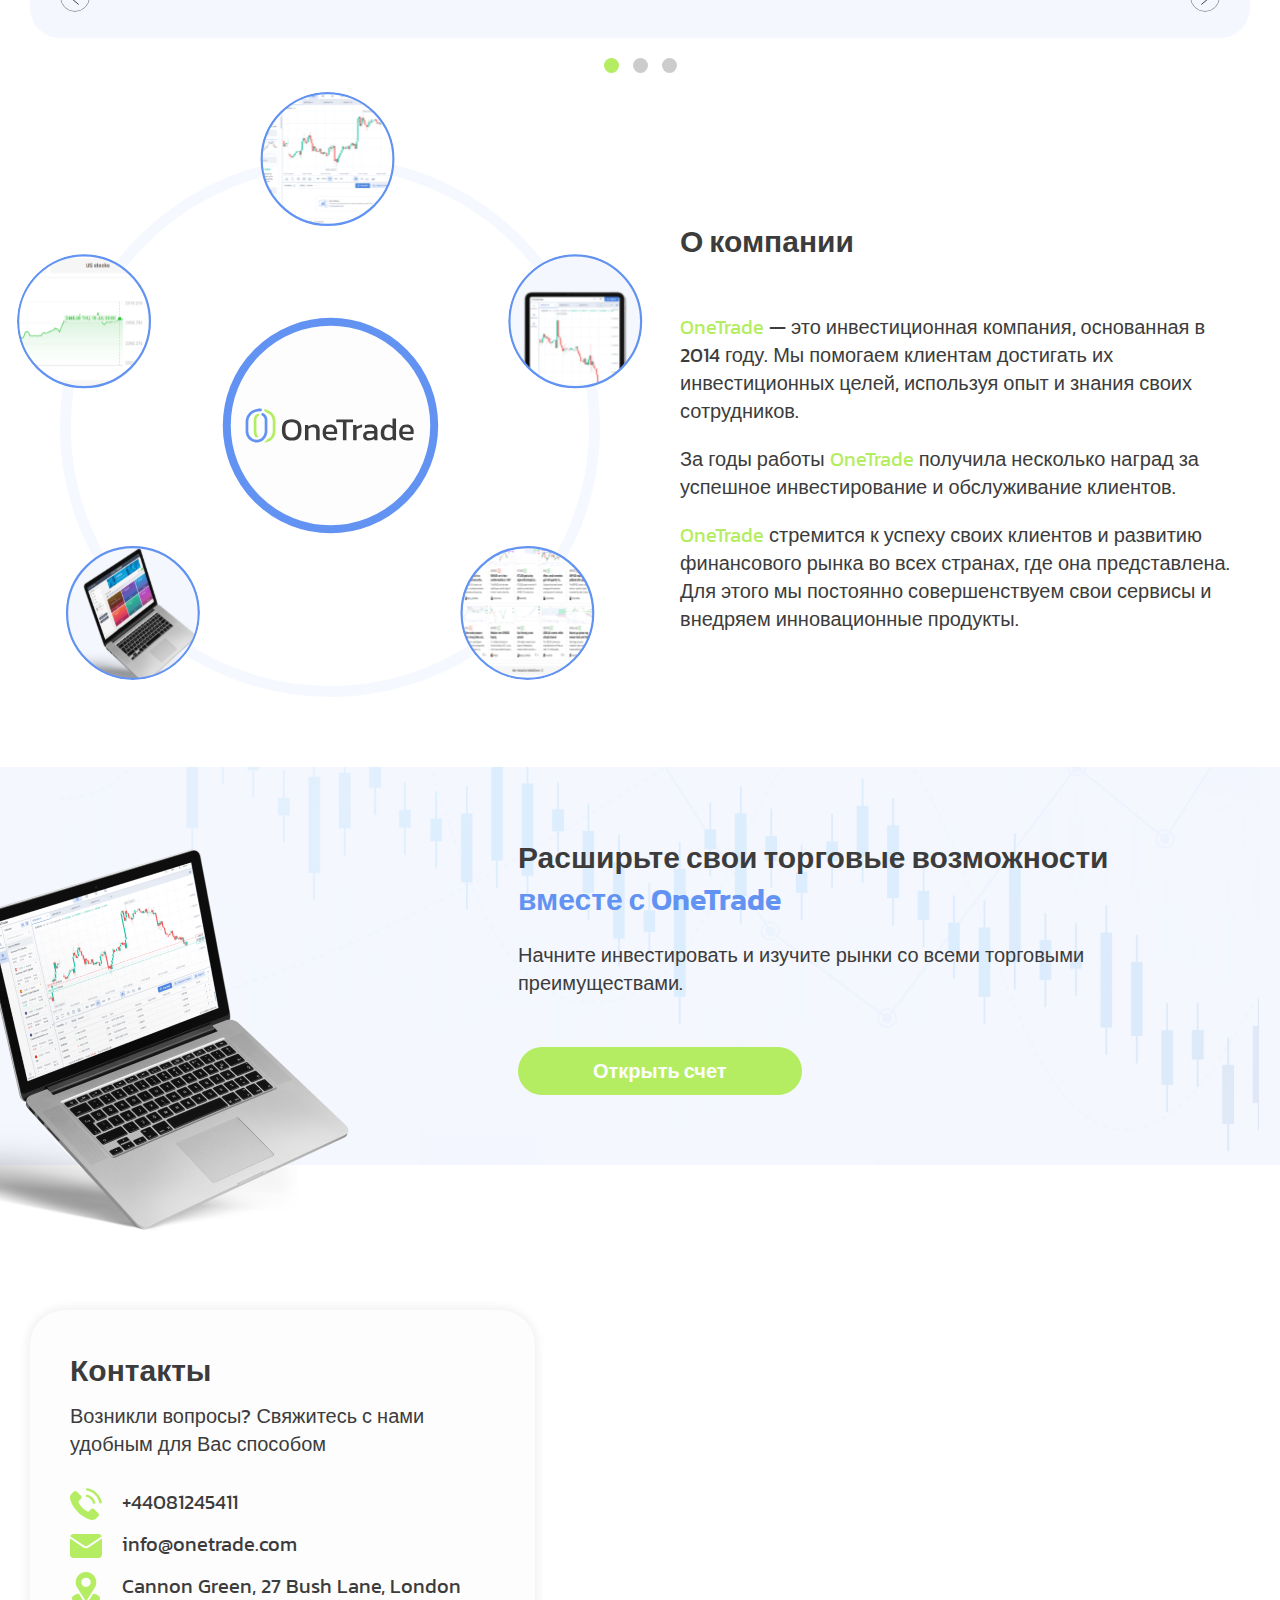
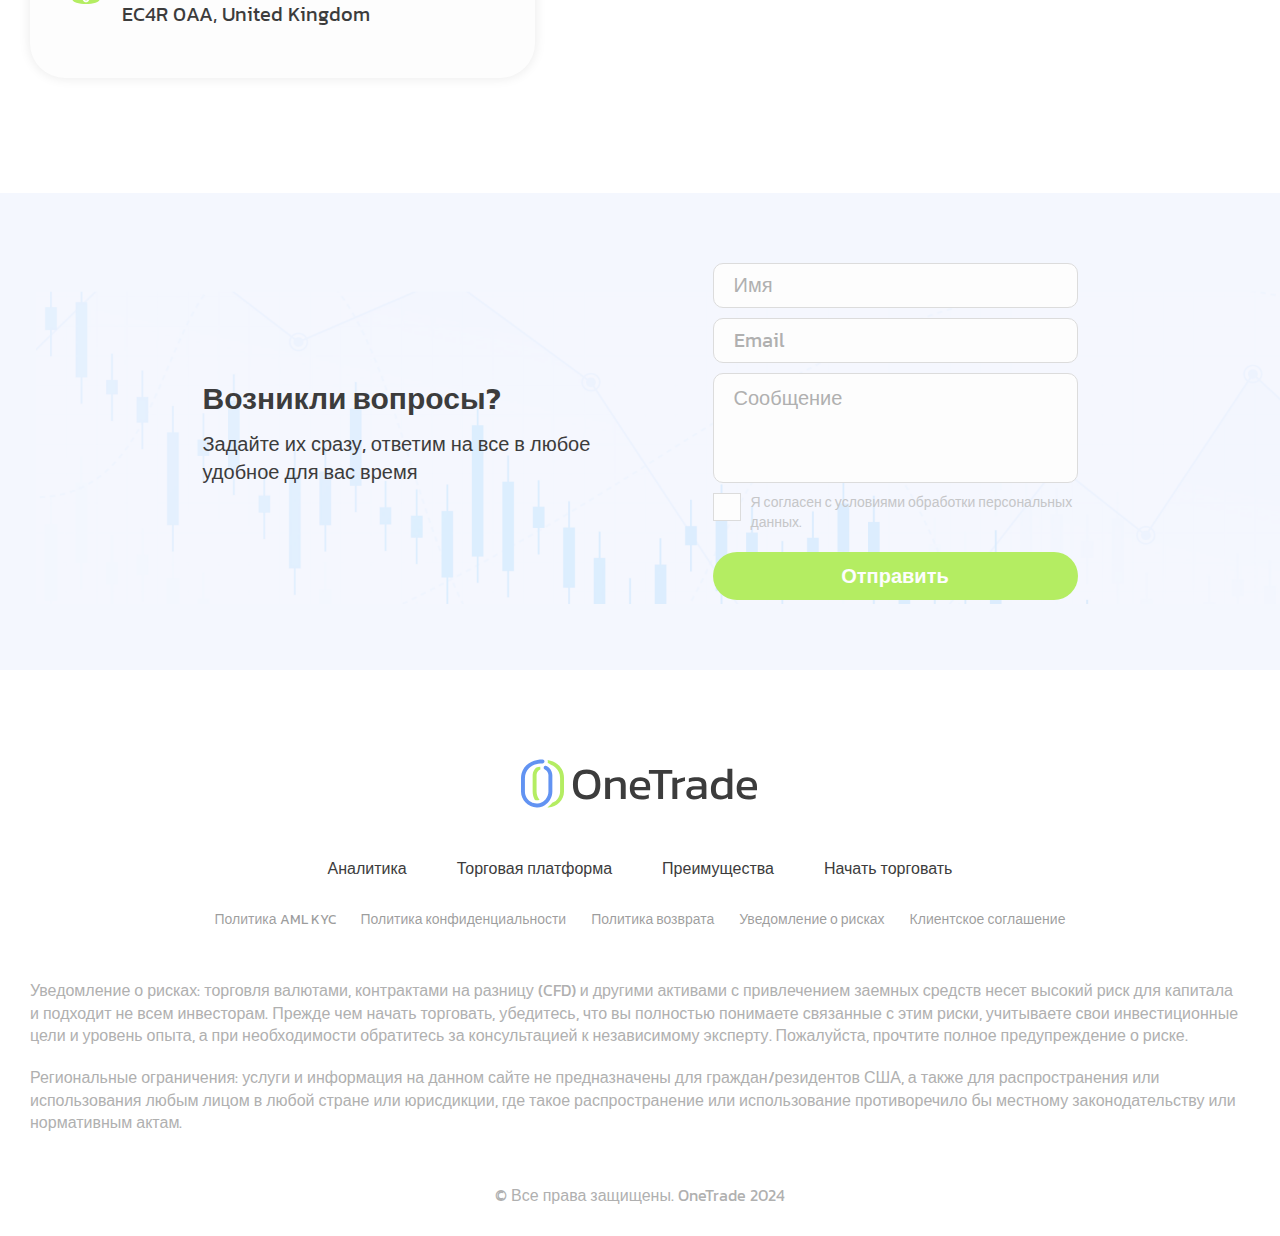
==== commit 0638f3e9: "add" ====
--- a/index.html
+++ b/index.html
@@ -48,7 +48,7 @@
                 <button class="burger"></button>
                 <button class="exit"></button>
             </div>
-            
+
         </div>
     </header>
     <main>
@@ -362,14 +362,24 @@
 
             <p class="for-desktop">Уведомление о&nbsp;рисках: торговля валютами, контрактами на&nbsp;разницу (CFD) и&nbsp;другими активами с&nbsp;привлечением заемных средств несет высокий риск для капитала и&nbsp;подходит не&nbsp;всем инвесторам. Прежде чем начать торговать, убедитесь, что вы&nbsp;полностью понимаете связанные с&nbsp;этим риски, учитываете свои инвестиционные цели и&nbsp;уровень опыта, а&nbsp;при необходимости обратитесь за&nbsp;консультацией к&nbsp;независимому эксперту. Пожалуйста, прочтите полное предупреждение о&nbsp;риске.</p>
             <p class="for-desktop">Региональные ограничения: услуги и&nbsp;информация на&nbsp;данном сайте не&nbsp;предназначены для граждан/резидентов США, а&nbsp;также для распространения или использования любым лицом в&nbsp;любой стране или юрисдикции, где такое распространение или использование противоречило&nbsp;бы местному законодательству или нормативным актам.</p>
-            
+
             <details class="for-mobile">
-                <summary>Уведомление о рисках</summary>
+                <summary>
+                    Уведомление о рисках
+                    <svg width="12" height="8" viewBox="0 0 12 8" fill="none" xmlns="http://www.w3.org/2000/svg">
+                        <path d="M1 1L6 7L11 1" stroke="#B0B0B0" stroke-linecap="round" stroke-linejoin="round" />
+                    </svg>
+                </summary>
                 <p>Уведомление о&nbsp;рисках: торговля валютами, контрактами на&nbsp;разницу (CFD) и&nbsp;другими активами с&nbsp;привлечением заемных средств несет высокий риск для капитала и&nbsp;подходит не&nbsp;всем инвесторам. Прежде чем начать торговать, убедитесь, что вы&nbsp;полностью понимаете связанные с&nbsp;этим риски, учитываете свои инвестиционные цели и&nbsp;уровень опыта, а&nbsp;при необходимости обратитесь за&nbsp;консультацией к&nbsp;независимому эксперту. Пожалуйста, прочтите полное предупреждение о&nbsp;риске.</p>
             </details>
 
             <details class="for-mobile">
-                <summary>Региональные ограничения</summary>
+                <summary>
+                    Региональные ограничения
+                    <svg width="12" height="8" viewBox="0 0 12 8" fill="none" xmlns="http://www.w3.org/2000/svg">
+                        <path d="M1 1L6 7L11 1" stroke="#B0B0B0" stroke-linecap="round" stroke-linejoin="round" />
+                    </svg>
+                </summary>
                 <p>Региональные ограничения: услуги и&nbsp;информация на&nbsp;данном сайте не&nbsp;предназначены для граждан/резидентов США, а&nbsp;также для распространения или использования любым лицом в&nbsp;любой стране или юрисдикции, где такое распространение или использование противоречило&nbsp;бы местному законодательству или нормативным актам.</p>
             </details>
 
--- a/css/style.css
+++ b/css/style.css
@@ -955,15 +955,13 @@
     margin-bottom: 20px;
 }
 
-footer p:last-child {
-    margin-bottom: 50px;
-}
-
 footer .copyright {
     font-size: 16px;
     line-height: 140%;
     font-weight: 400;
     color: #B0B0B0;
+    margin-top: 30px;
+    margin-bottom: 0;
 }
 
 .cookies {
@@ -1102,7 +1100,7 @@
     transition: var(--transition);
 }
 
-footer summary::after {
+footer summary svg {
     content: '';
     display: block;
     width: 10px;
@@ -1117,8 +1115,12 @@
     text-decoration: underline;
 }
 
-footer details[open] summary::after {
+footer details[open] summary svg {
     transform: rotate(180deg);
+}
+
+footer details[open] summary svg path {
+    stroke: var(--black);
 }
 
 @media (min-width: 1200px) {
--- a/css/900.css
+++ b/css/900.css
@@ -35,8 +35,8 @@
     }
 
     .advantages__item::before {
-        width: 20px;
-        height: 20px;
+        width: 25px;
+        height: 25px;
     }
 
     .advantages__list {
@@ -143,4 +143,24 @@
     .analitycs__box h3 {
         font-size: clamp(15px, 4vw, 25px);
     }
+
+    footer .menu {
+        margin-bottom: 20px;
+    }
+
+    footer p {
+        font-size: 14px;
+    }
+
+    footer p:not(:last-child) {
+        margin-bottom: 5px;
+    }
+
+    .footer__docs {
+        margin-bottom: 35px;
+    }
+
+    footer .copyright {
+        margin-top: 25px;
+    }
 }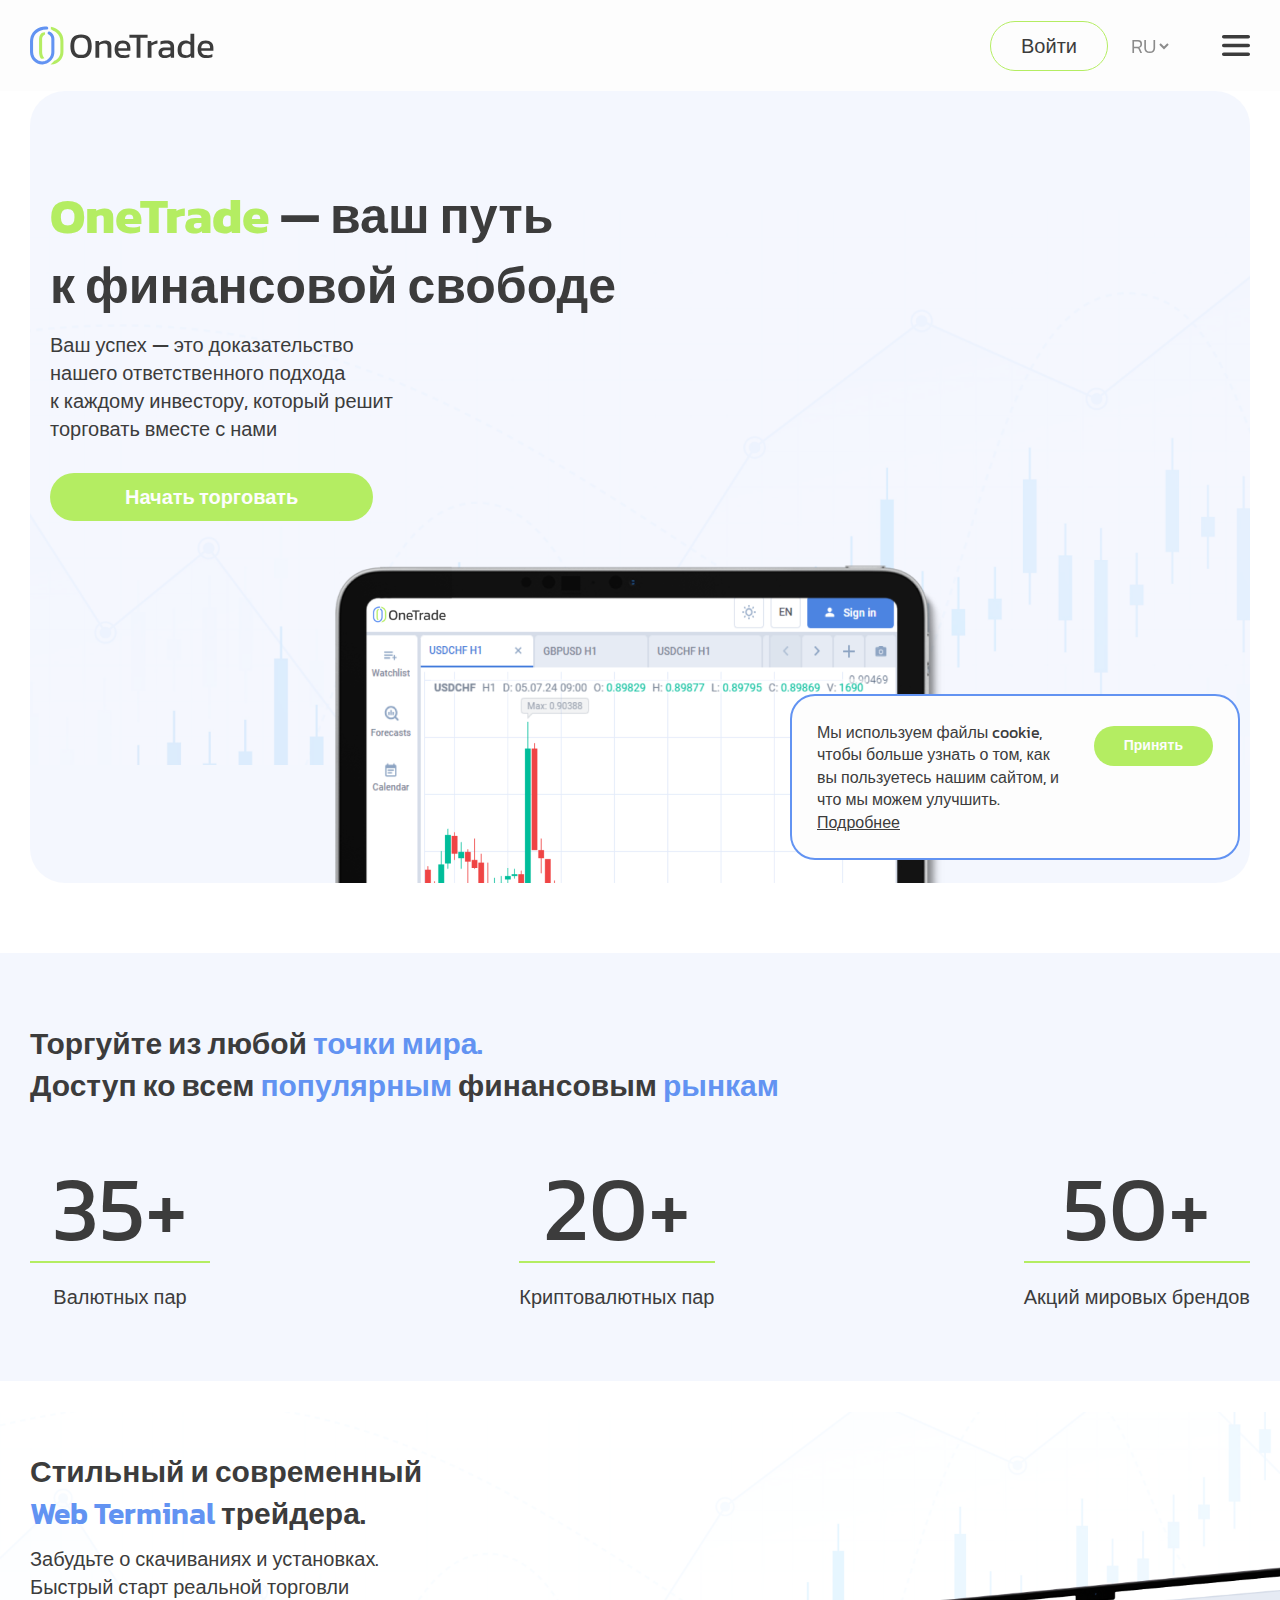
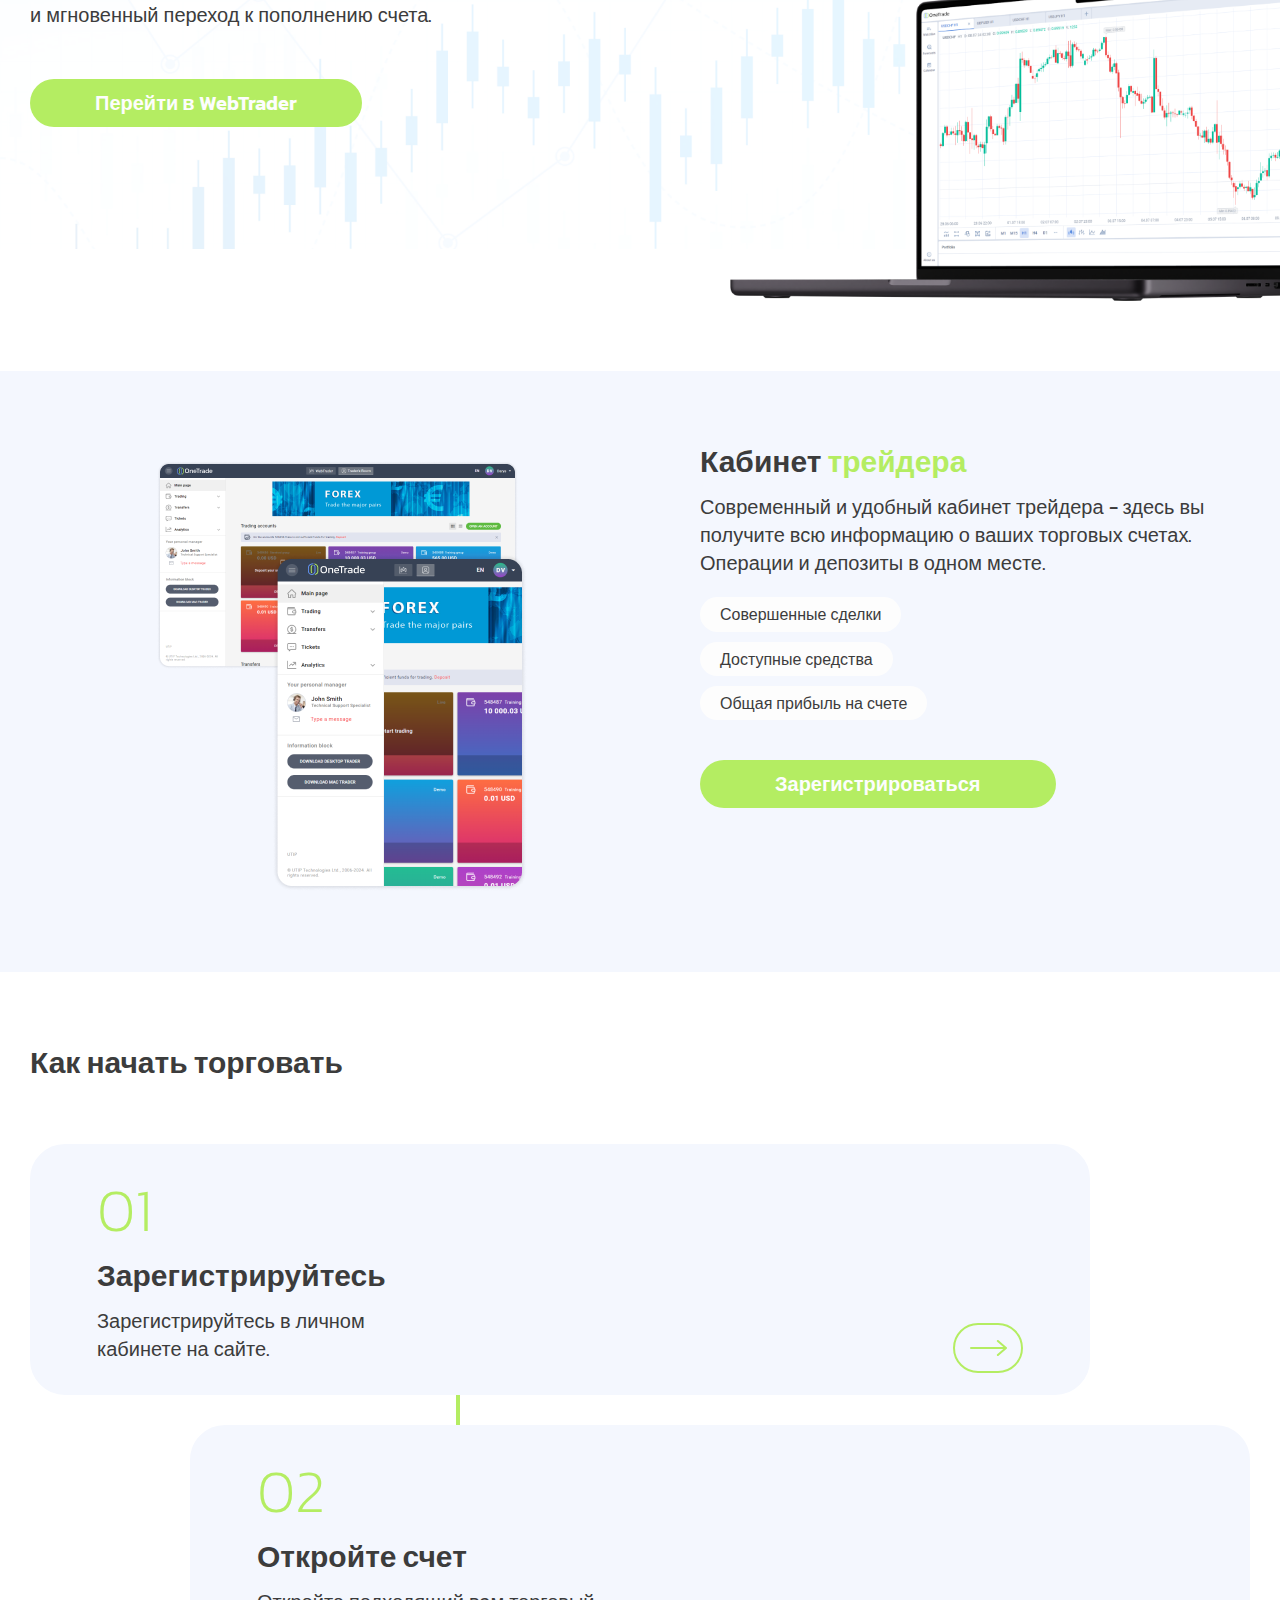
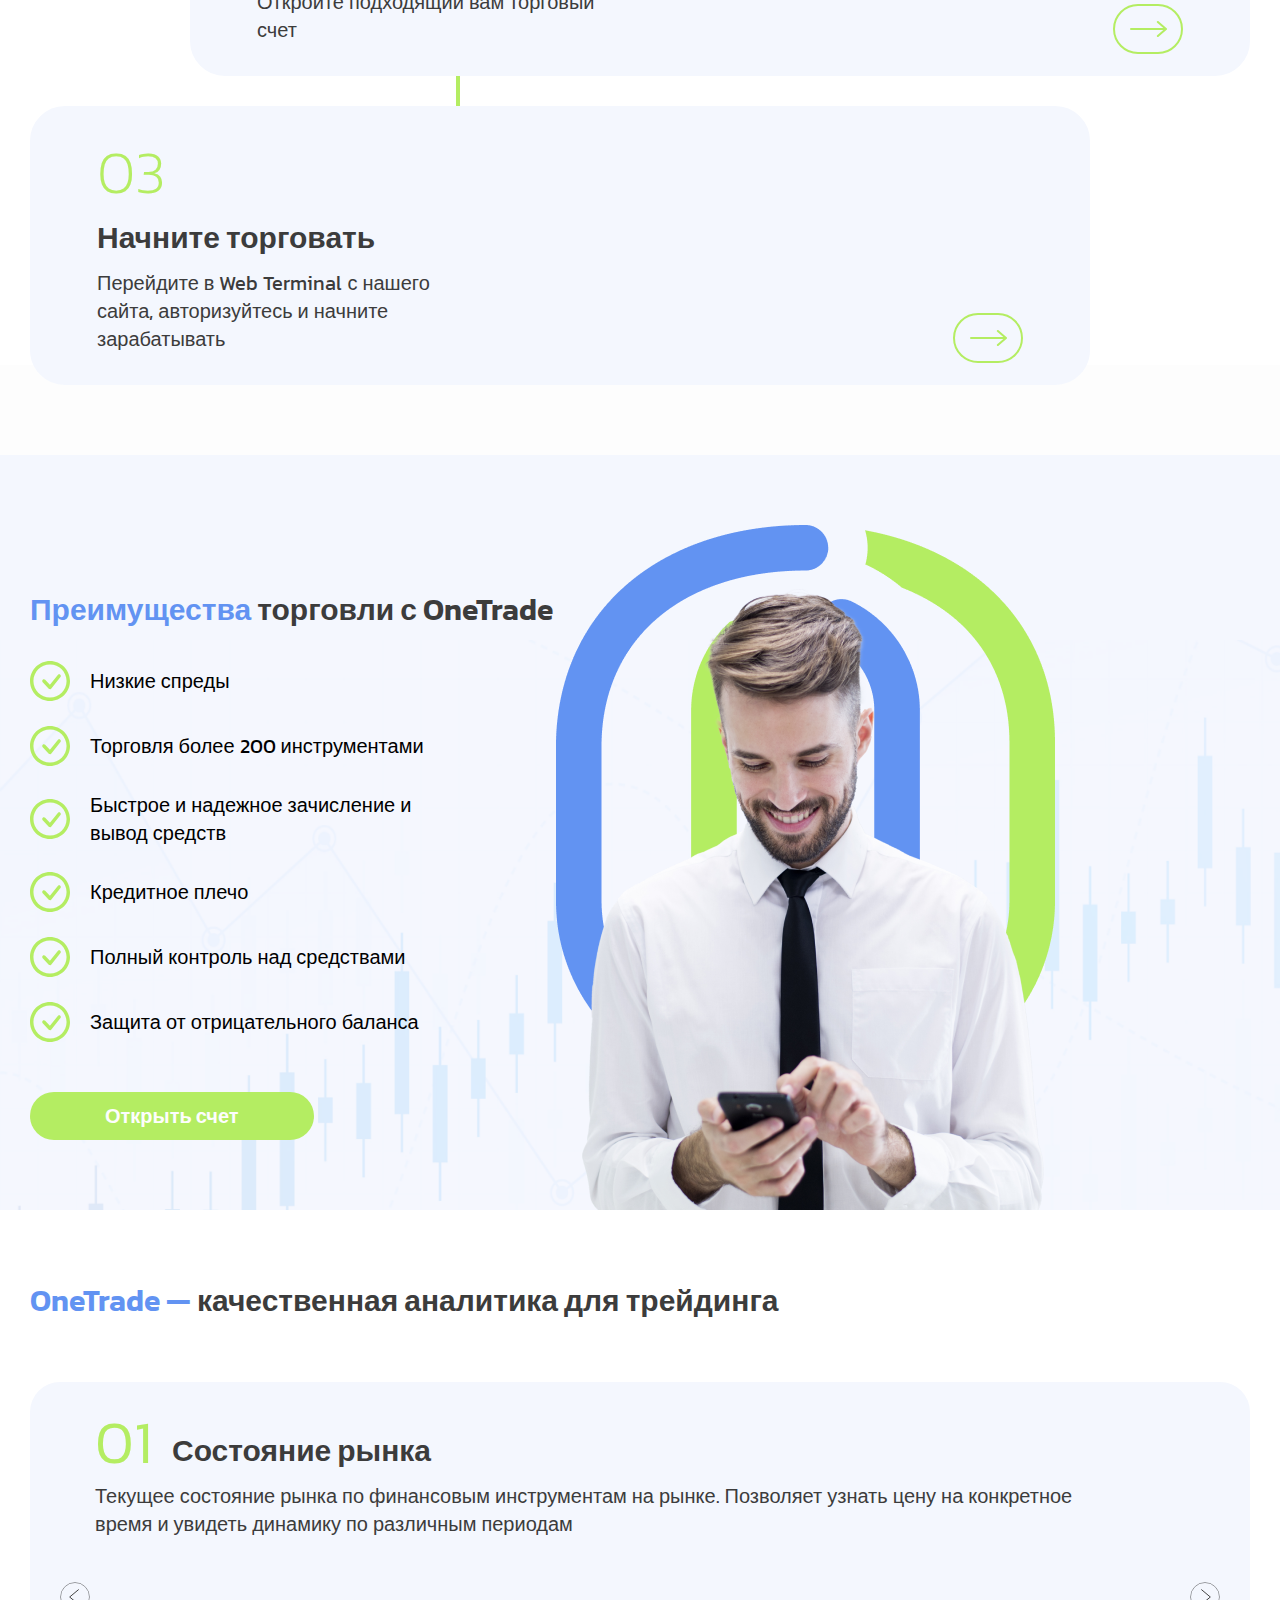
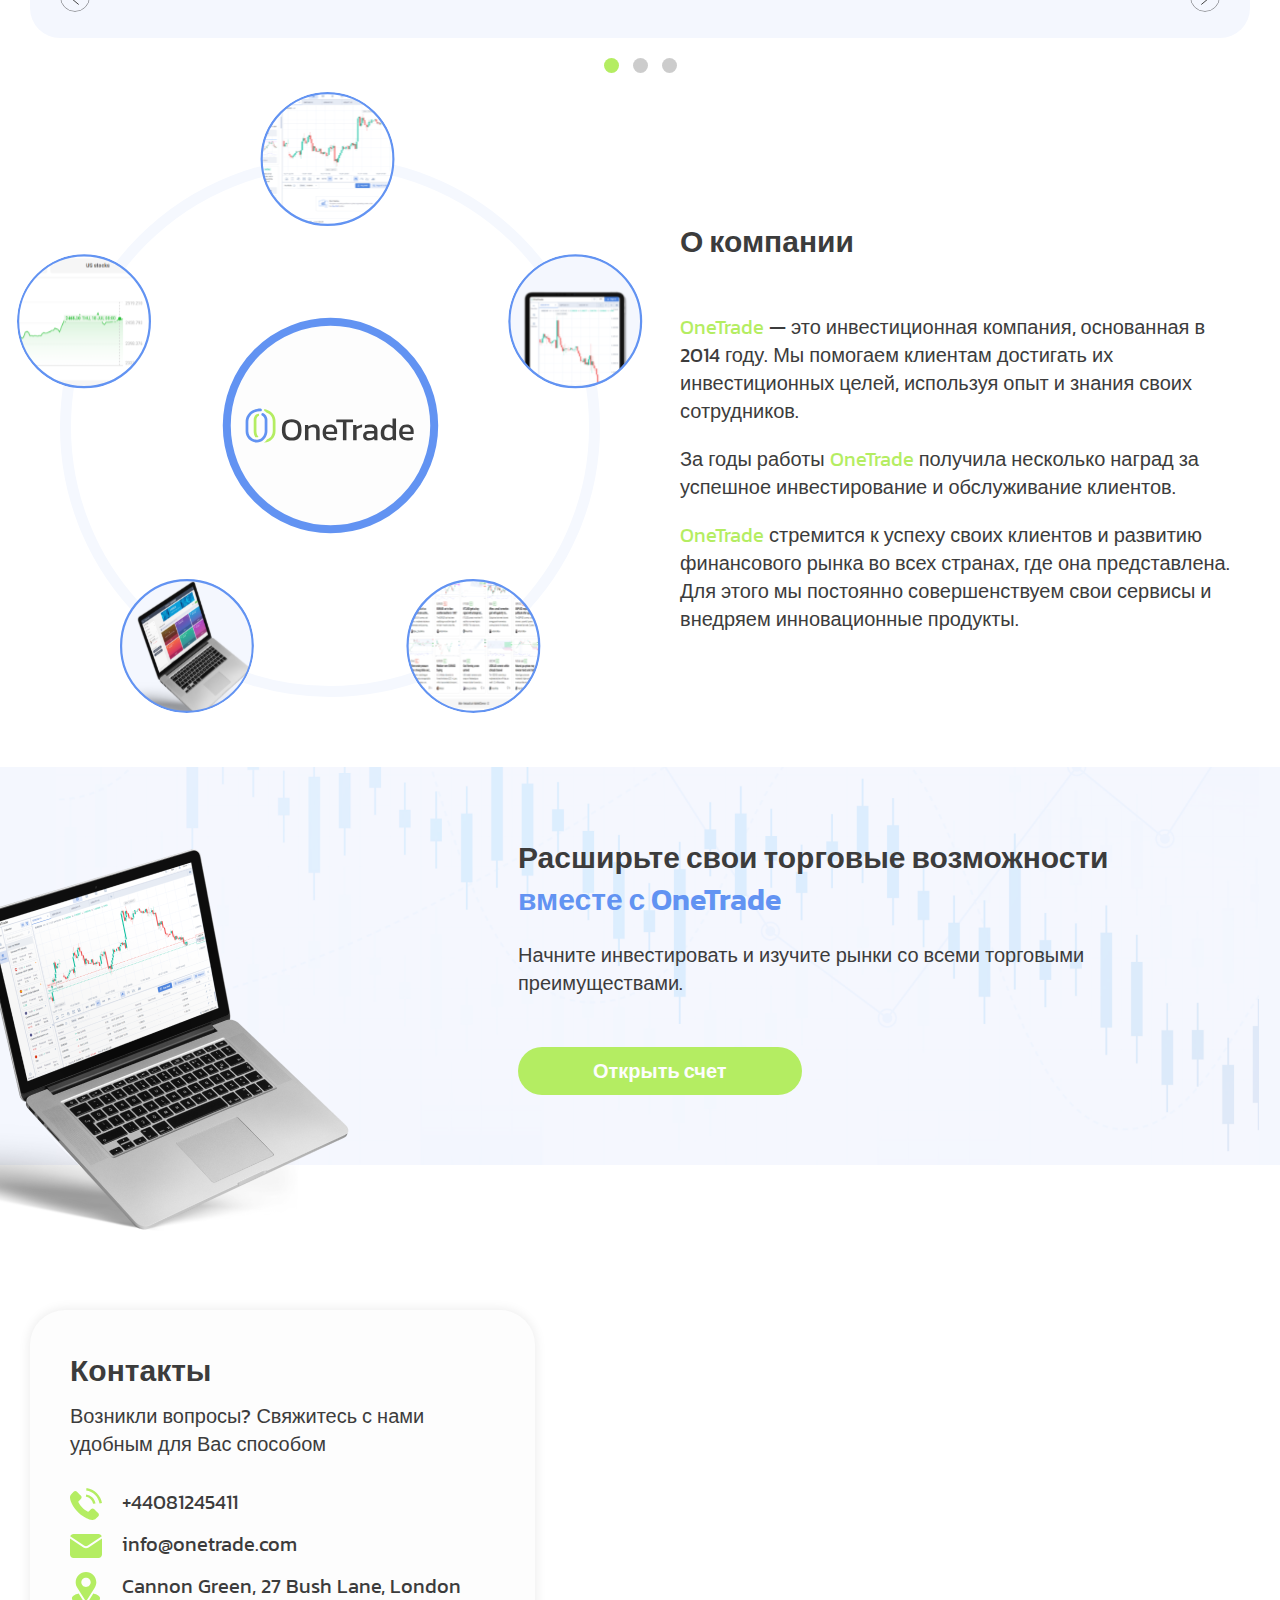
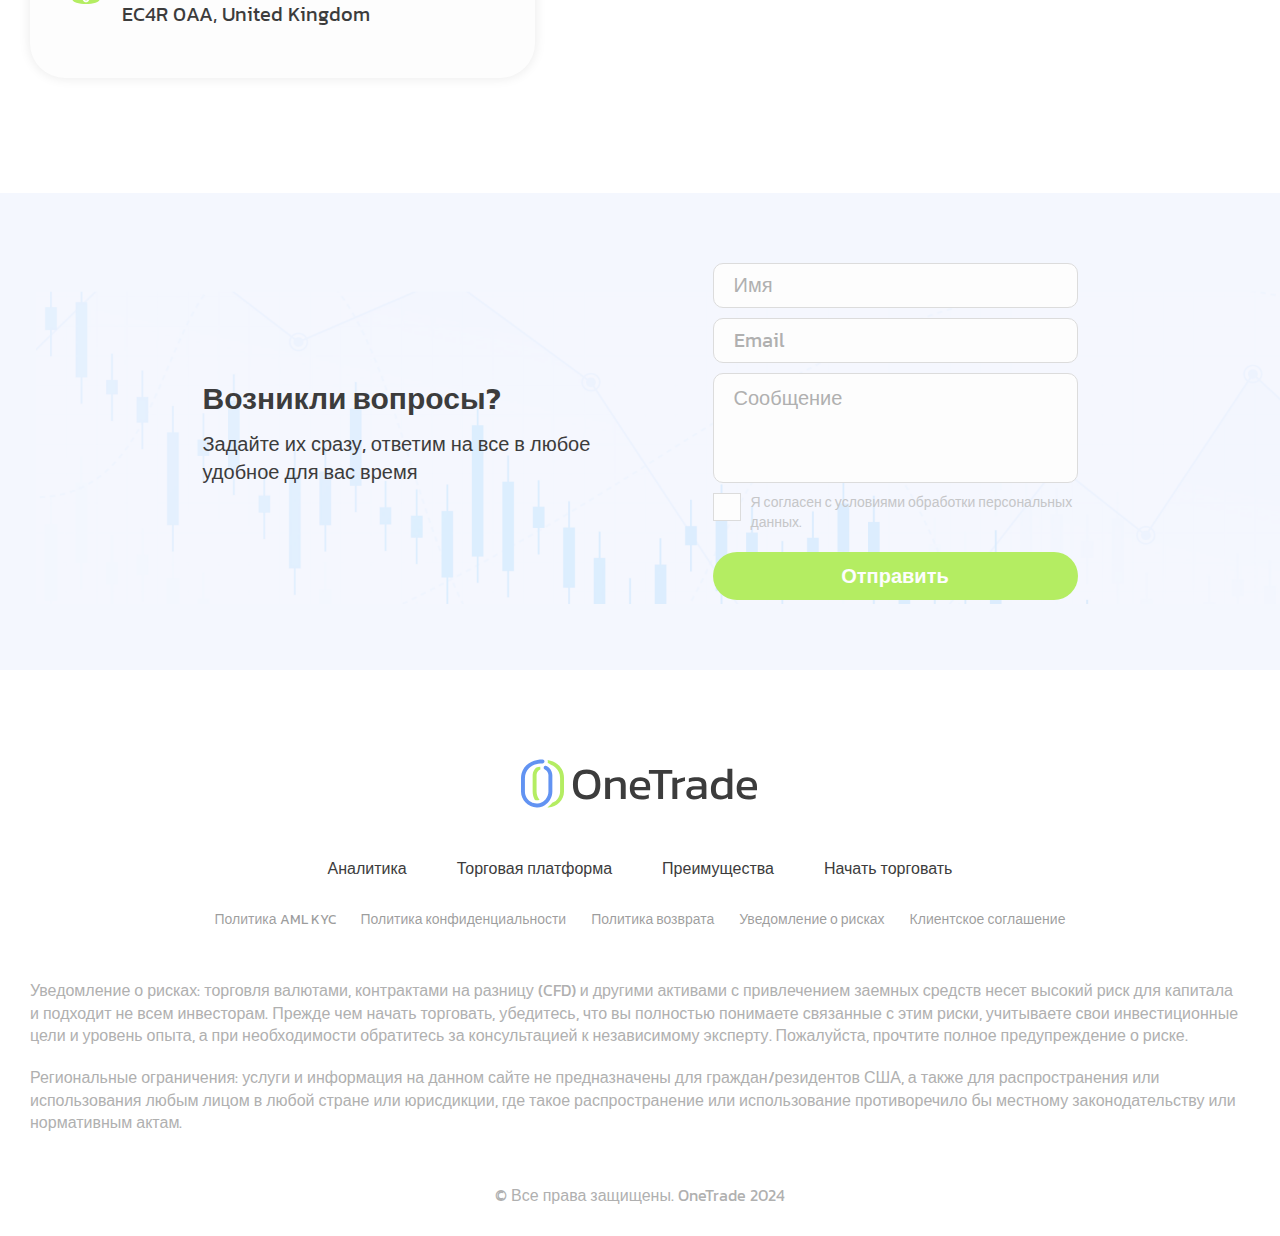
==== commit 14c8771a: "add" ====
--- a/index.html
+++ b/index.html
@@ -13,13 +13,6 @@
     <link rel="stylesheet" href="/css/normalize.css">
     <link rel="stylesheet" href="/css/swiper-bundle.min.css">
     <link rel="stylesheet" href="/css/style.css">
-
-    <link rel="stylesheet" href="/css/1440.css">
-    <link rel="stylesheet" href="/css/1300.css">
-    <link rel="stylesheet" href="/css/900.css">
-    <link rel="stylesheet" href="/css/750.css">
-    <link rel="stylesheet" href="/css/500.css">
-    <link rel="stylesheet" href="/css/360.css">
 
     <script defer src="/js/swiper-bundle.min.js"></script>
     <script defer src="/js/script.js"></script>
--- a/css/style.css
+++ b/css/style.css
@@ -1190,4 +1190,1154 @@
         color: var(--black);
         text-decoration: underline;
     }
+}
+
+@media (max-width: 1440px) {
+    .container {
+        padding-left: 30px;
+        padding-right: 30px;
+    }
+
+    .hero__box {
+        width: 100%;
+        margin-left: 0;
+        margin-right: 0;
+        gap: 40px;
+    }
+
+    .analitycs .swiper {
+        margin-left: 0;
+        margin-right: 0;
+    }
+
+    .about-us__platform {
+        margin-left: 30px;
+    }
+}
+
+@media (max-width: 1300px) {
+    header {
+        height: 91px;
+    }
+
+    body {
+        margin-top: 91px;
+    }
+
+    #analitycs::before {
+        margin-top: -90px;
+        padding-top: 90px;
+    }
+
+    #platform::before {
+        margin-top: -90px;
+        padding-top: 90px;
+    }
+
+    #advantages::before {
+        margin-top: -90px;
+        padding-top: 90px;
+    }
+
+    #start::before {
+        margin-top: -90px;
+        padding-top: 90px;
+    }
+
+    header .menu {
+        z-index: -1;
+        position: absolute;
+        opacity: 0;
+        flex-direction: column;
+        top: 0;
+        right: 0;
+        transition: var(--transition);
+        justify-content: center;
+        text-align: center;
+    }
+
+    header.menu-active .menu {
+        z-index: 1;
+        gap: 35px;
+        padding: 90px 40px 30px;
+        border: 1px solid #3C3C3C1F;
+        background: var(--light-blue);
+        border-radius: 15px 0 15px 15px;
+        opacity: 1;
+    }
+
+    header .menu::before {
+        position: absolute;
+        content: '';
+        top: 20px;
+        left: 25px;
+        width: 33px;
+        height: 38px;
+        background: url(../img/burger-logo.svg) center / contain no-repeat;
+    }
+
+    header .menu-item a {
+        font-size: 16px;
+    }
+
+    header .exit {
+        position: absolute;
+        z-index: 1;
+        width: 14px;
+        height: 14px;
+        top: 32px;
+        right: 25px;
+        background: url(../img/exit.svg) center / contain no-repeat;
+        border: none;
+    }
+
+    .header__logo {
+        max-width: 185px;
+    }
+
+    .header__corner-box {
+        display: flex;
+        gap: 50px;
+        align-items: center;
+    }
+
+    .burger {
+        display: block;
+        width: 28px;
+        height: 21px;
+        background: url(../img/burger.svg) center / contain no-repeat;
+        border: none;
+    }
+
+    h1,
+    .h1 {
+        font-size: 50px;
+    }
+
+    h1 span,
+    .h1 span {
+        font-size: 50px;
+    }
+
+    .hero__box {
+        padding: 90px 20px 0;
+        margin-bottom: 0;
+        flex-direction: column;
+        margin-bottom: 70px;
+    }
+
+    .hero__box img {
+        margin: auto;
+    }
+
+    .hero__content p {
+        max-width: 50%;
+        margin-bottom: 30px;
+    }
+
+    .btn {
+        padding: 10px 75px;
+    }
+
+    header .btn {
+        padding: 10px 30px;
+    }
+
+    .hero__content h1 {
+        margin-bottom: 10px;
+    }
+
+    .hero__content {
+        margin-top: 0;
+    }
+
+    .trading .container {
+        padding-top: 70px;
+        padding-bottom: 70px;
+    }
+
+    .style .container {
+        padding-top: 70px;
+        /* padding-bottom: 260px; */
+        padding-bottom: 70px;
+        flex-direction: column;
+        gap: 0;
+        /* background: url(../img/MacBook.png) right calc(100% - 80px) / 570px no-repeat; */
+    }
+
+    .style .btn {
+        padding: 10px 65px;
+    }
+
+    .style img {
+        /* display: none; */
+
+        max-width: 570px;
+        max-height: 340px;
+        margin-left: auto;
+        margin-top: -160px;
+        margin-right: -50px;
+    }
+
+    .room .container {
+        gap: 25px;
+        align-items: start;
+        padding-top: 70px;
+        padding-bottom: 80px;
+    }
+
+    .room picture {
+        width: 100%;
+        margin-top: 20px;
+        margin-left: -20px;
+    }
+
+    .room img {
+        margin: auto;
+    }
+
+    h2,
+    .h2 {
+        font-size: 30px;
+    }
+
+    .room h2 {
+        margin-bottom: 10px;
+    }
+
+    .room p {
+        margin-bottom: 20px;
+    }
+
+    .room__content {
+        width: 100%;
+    }
+
+    .start .container {
+        padding-top: 70px;
+        padding-bottom: 70px;
+    }
+
+    .start h2 {
+        margin-bottom: 60px;
+    }
+
+    .start__list {
+        flex-direction: column;
+    }
+
+    .start__list::before {
+        display: none;
+    }
+
+    .start__item {
+        max-width: calc(100% - 160px);
+        padding: 30px 145px 30px 65px;
+    }
+
+    .start__item:nth-child(2) {
+        position: relative;
+        margin-left: 160px;
+    }
+
+    .start__item:nth-child(2)::before {
+        z-index: -1;
+        position: absolute;
+        content: '';
+        top: -50px;
+        left: 170px;
+        left: 25%;
+        width: 4px;
+        height: calc(100% + 100px);
+        background: var(--green);
+    }
+
+    .start__number {
+        margin-bottom: 10px;
+    }
+
+    .start__btn {
+        right: 65px;
+    }
+
+    .advantages .container {
+        padding-top: 70px;
+        gap: 0;
+    }
+
+    .advantages__box {
+        padding-bottom: 70px;
+    }
+
+    .advantages__item {
+        gap: 20px;
+    }
+
+    .advantages__item:not(:last-child) {
+        margin-bottom: 25px;
+    }
+
+    .analitycs .container {
+        padding-top: 70px;
+        padding-bottom: 0;
+    }
+
+    .analitycs__item {
+        /* height: 765px; */
+        /* height: auto; */
+        flex-direction: column;
+        align-items: start;
+        padding: 30px 65px 70px;
+    }
+
+    .analitycs__widget {
+        width: 100%;
+    }
+
+    .analitycs__box {
+        width: 90%;
+    }
+
+    .analitycs__top {
+        align-items: end;
+        margin-bottom: 10px;
+        gap: 20px;
+    }
+
+    .analitycs h2 {
+        margin-bottom: 60px;
+    }
+
+    .analitycs .swiper-pagination {
+        margin-top: 20px;
+    }
+
+    .analitycs__item {
+        border-radius: 30px;
+    }
+
+    .swiper-button-prev,
+    .swiper-rtl .swiper-button-next {
+        left: 30px;
+        bottom: 65px;
+    }
+
+    .swiper-button-next,
+    .swiper-rtl .swiper-button-prev {
+        right: 30px;
+        bottom: 65px;
+    }
+
+    .about-us .container {
+        display: grid;
+        grid-template-columns: 1fr 1fr;
+        gap: 80px;
+        padding-bottom: 70px;
+    }
+
+    .about-us__item:nth-child(1) h4 {
+        margin-top: -80%;
+    }
+
+    .about-us__item:nth-child(1):hover h4 {
+        margin-left: 140%;
+    }
+
+    .about-us__item:nth-child(3) {
+        bottom: -3%;
+        right: 11%;
+    }
+
+    .about-us__item:nth-child(4) {
+        bottom: -3%;
+        left: 11%;
+    }
+
+    .opportunities .container {
+        position: relative;
+        padding-top: 70px;
+        padding-bottom: 70px;
+        gap: 0;
+    }
+
+    .opportunities__img {
+        position: absolute;
+        margin: 0;
+        bottom: -70px;
+        left: 0;
+    }
+
+    .opportunities__box {
+        padding-left: 40%;
+    }
+
+    .contacts__map {
+        margin-right: 0;
+    }
+
+    .questions .container {
+        gap: 60px;
+        justify-content: center;
+    }
+
+    input[type='checkbox']+span {
+        font-size: 14px;
+    }
+
+    input[type='checkbox']+span::before {
+        width: 26px;
+        height: 26px;
+    }
+
+    .questions .container {
+        padding-top: 70px;
+        padding-bottom: 70px;
+    }
+
+    .about-us__item h4 {
+        width: fit-content;
+        padding: 5px 10px;
+        left: 50%;
+        transform: translateX(-50%);
+        border-radius: 15px;
+        /* background: var(--white); */
+        /* border: 1px solid var(--blue); */
+    }
+
+    footer .menu-item a {
+        font-size: 16px;
+    }
+
+    .footer__docs {
+        gap: 25px;
+        row-gap: 7px;
+        white-space: nowrap;
+        flex-wrap: wrap;
+        justify-content: center;
+    }
+
+    .footer__docs a {
+        font-size: 14px;
+    }
+
+    .error .container {
+        min-height: initial;
+        padding-top: 60px;
+        padding-bottom: 60px;
+    }
+}
+
+@media (max-width: 900px) {
+
+    h1,
+    .h1 {
+        font-size: clamp(25px, 7vw, 50px);
+    }
+
+    h1 span,
+    .h1 span {
+        font-size: clamp(25px, 7vw, 50px);
+    }
+
+    .hero__box {
+        background: url(../img/hero-decor-tablet.png) var(--light-blue) center top / contain no-repeat;
+    }
+
+    .style {
+        background: url(../img/style-bg-tablet.png) center / contain no-repeat;
+    }
+
+    .start h3 {
+        font-size: clamp(15px, 4vw, 25px);
+    }
+
+    .start__number {
+        font-size: clamp(40px, 8vw, 60px);
+    }
+
+    .start__item {
+        border-radius: 25px;
+    }
+
+    .advantages {
+        background: url(../img/advantages-decor-tablet.svg) var(--light-blue) center bottom / contain no-repeat;
+    }
+
+    .advantages__item::before {
+        width: 25px;
+        height: 25px;
+    }
+
+    .advantages__list {
+        max-width: 340px;
+    }
+
+    .advantages .btn {
+        max-width: 340px;
+        width: 100%;
+        text-align: center;
+    }
+
+    p {
+        font-size: 15px;
+    }
+
+    .advantages__item {
+        font-size: 15px;
+    }
+
+    .advantages img {
+        display: none;
+    }
+
+    .advantages .container {
+        background: url(../img/advantages-img.png) right 30px bottom / 305px 450px no-repeat;
+    }
+
+    .about-us .container {
+        gap: 65px;
+    }
+
+    .opportunities {
+        background: url(../img/opportunities-decor-tablet.svg) var(--light-blue) center / contain no-repeat;
+    }
+
+    .contacts .container {
+        padding-top: 100px;
+    }
+
+    .contacts__box {
+        max-width: 360px;
+        padding: 30px;
+        border-radius: 20px;
+    }
+
+    .contacts__map {
+        margin-left: -15px;
+        max-width: 360px;
+    }
+
+    .contacts__map iframe {
+        height: 430px;
+        border-radius: 20px;
+    }
+
+    .contacts__box p {
+        margin-bottom: 25px;
+    }
+
+    .contacts__info a,
+    .contacts__info address {
+        font-size: 15px;
+    }
+
+    .contacts__tel::before {
+        width: 28px;
+        height: 28px;
+    }
+
+    .contacts__mail::before {
+        width: 28px;
+        height: 28px;
+    }
+
+    .contacts__address::before {
+        width: 28px;
+        height: 28px;
+    }
+
+    .questions {
+        background: url(../img/questions-decor-tablet.svg) var(--light-blue) center / contain no-repeat;
+    }
+
+    .questions .container {
+        padding-top: 60px;
+        padding-bottom: 60px;
+    }
+
+    h2,
+    .h2 {
+        font-size: clamp(18px, 4vw, 30px);
+    }
+
+    .analitycs__number {
+        font-size: clamp(40px, 8vw, 60px);
+    }
+
+    .analitycs h2 {
+        margin-bottom: 40px;
+    }
+
+    .analitycs__item {
+        padding: 15px;
+        padding-bottom: 70px;
+    }
+
+    .analitycs__box h3 {
+        font-size: clamp(15px, 4vw, 25px);
+    }
+
+    footer .menu {
+        margin-bottom: 20px;
+    }
+
+    footer p {
+        font-size: 14px;
+    }
+
+    footer p:not(:last-child) {
+        margin-bottom: 5px;
+    }
+
+    .footer__docs {
+        margin-bottom: 35px;
+    }
+
+    footer .copyright {
+        margin-top: 25px;
+    }
+}
+
+@media (max-width: 750px) {
+    .header .container {
+        padding-top: 20px;
+        padding-bottom: 20px;
+    }
+
+    .hero__content h1 {
+        margin-bottom: 20px;
+    }
+
+    .hero__content p {
+        max-width: 100%;
+        margin-bottom: 20px;
+    }
+
+    .hero__box {
+        padding-top: 45px;
+        border-radius: 15px;
+        gap: 20px;
+    }
+
+    .header__btns {
+        display: none;
+    }
+
+    .header__logo {
+        max-width: 110px;
+    }
+
+    .burger {
+        width: 21px;
+        height: 16px;
+    }
+
+    .trading__list {
+        justify-content: center;
+        flex-wrap: wrap;
+        row-gap: 20px;
+    }
+
+    p {
+        font-size: 16px;
+    }
+
+    .container {
+        padding-left: 15px;
+        padding-right: 15px;
+    }
+
+    .trading .container {
+        padding-top: 60px;
+        padding-bottom: 60px;
+    }
+
+    .trading__list {
+        margin-top: 45px;
+    }
+
+    .trading__item {
+        min-width: initial;
+        max-width: 120px;
+    }
+
+    .trading__item:nth-child(2) {
+        order: 2;
+    }
+
+    .trading__number {
+        font-size: 70px;
+        margin-bottom: 10px;
+        font-weight: 300;
+    }
+
+    .style .container {
+        padding-top: 60px;
+        padding-bottom: 60px;
+        gap: 30px;
+    }
+
+    .style img {
+        z-index: -1;
+        position: absolute;
+        right: 0;
+        bottom: 60px;
+        margin: auto;
+        object-fit: contain;
+        max-width: 50%;
+        /* max-height: 100%; */
+    }
+
+    .room .container {
+        padding-top: 60px;
+        padding-bottom: 60px;
+
+        flex-direction: row-reverse;
+    }
+
+    .room h2 {
+        margin-bottom: 25px;
+    }
+
+    .room p {
+        margin-bottom: 30px;
+    }
+
+    .room__content {
+        margin-left: initial;
+    }
+
+    .room__list {
+        margin-bottom: 30px;
+    }
+
+    .room picture {
+        margin: auto;
+    }
+
+    .room img {
+        margin-right: auto;
+    }
+
+    .start .container {
+        padding-top: 60px;
+        padding-bottom: 60px;
+    }
+
+    .start__list {
+        gap: 20px;
+    }
+
+    .start__item {
+        padding: 15px;
+        padding-right: 90px;
+    }
+
+    .start h2 {
+        margin-bottom: 35px;
+    }
+
+    .start__item:nth-child(2)::before {
+        transform: translateX(-2px);
+    }
+
+    .start__btn {
+        right: 15px;
+        bottom: 15px;
+        width: 60px;
+        height: 40px;
+    }
+
+    .advantages .container {
+        padding-top: 60px;
+        padding-bottom: 60px;
+        gap: 20px;
+        align-items: center;
+        background: none;
+    }
+
+    .advantages__item:not(:last-child) {
+        margin-bottom: 15px;
+    }
+
+    .advantages__box {
+        padding-bottom: 0;
+        width: 100%;
+    }
+
+    .advantages__item {
+        gap: 15px;
+    }
+
+    .advantages img {
+        display: block;
+        max-height: 350px;
+    }
+
+    .analitycs .container {
+        padding-top: 70px;
+    }
+
+    .analitycs__item {
+        gap: 20px;
+        border-radius: 15px;
+        /* height: auto; */
+    }
+
+    .about-us .container {
+        display: flex;
+        flex-direction: column-reverse;
+        gap: 45px;
+    }
+
+    .about-us__platform {
+        margin: 10%;
+        margin-top: 40px;
+    }
+
+    .about-us__decoration img {
+        max-width: 350px;
+        max-height: 350px;
+    }
+
+    .opportunities .container {
+        padding-top: 60px;
+        padding-bottom: 60px;
+    }
+
+    .opportunities__img {
+        position: relative;
+        left: -15px;
+        bottom: 0;
+        width: 100%;
+        margin-left: -80px;
+    }
+
+    .opportunities__box {
+        padding: initial;
+    }
+
+    .contacts__box {
+        max-width: 100%;
+        margin: 0 15px;
+        padding: 30px 20px;
+    }
+
+    .contacts__box p {
+        margin-bottom: 20px;
+    }
+
+    .contacts__info {
+        gap: 15px;
+    }
+
+    .contacts__map iframe {
+        height: 250px;
+    }
+
+    .contacts__map {
+        max-width: 100%;
+        margin: 0;
+        /* margin-top: -25px; */
+        margin-top: -10px;
+    }
+
+    .contacts .container {
+        padding-top: 70px;
+        flex-direction: column;
+    }
+
+    .questions .container {
+        flex-direction: column;
+    }
+
+    .questions__box {
+        max-width: 100%;
+        width: 100%;
+    }
+
+    form {
+        width: 100%;
+        max-width: 100%;
+        align-items: start;
+    }
+
+    input,
+    textarea {
+        width: 100%;
+    }
+
+    .for-desktop {
+        display: none;
+    }
+
+    .for-mobile {
+        display: block;
+    }
+
+    footer .container {
+        padding-top: 45px;
+        align-items: start;
+    }
+
+    .footer__logo {
+        max-width: 140px;
+        margin-right: auto;
+        margin-bottom: 30px;
+    }
+
+    footer .menu {
+        width: 100%;
+        flex-direction: column;
+        align-items: start;
+        gap: 15px;
+        margin-bottom: 15px;
+    }
+
+    .footer__docs {
+        width: 100%;
+        gap: 15px;
+        flex-direction: column;
+        align-items: start;
+        margin-bottom: 30px;
+    }
+
+    footer p {
+        font-size: 14px;
+        text-align: left;
+    }
+
+    footer p:not(:last-child) {
+        margin-bottom: 15px;
+    }
+
+    footer p:last-child {
+        margin-bottom: 0;
+    }
+
+    footer .copyright {
+        width: 100%;
+        margin-top: 25px;
+        margin-bottom: 0;
+        font-size: 14px;
+        text-align: left;
+    }
+}
+
+@media (max-width: 500px) {
+    body.body-active {
+        margin-top: 91px;
+    }
+
+    header.menu-active .container {
+        z-index: 1;
+        position: fixed;
+        top: 0;
+        left: 0;
+        width: 100%;
+        height: 100vh;
+        flex-direction: column;
+        background: var(--light-blue);
+        justify-content: start;
+        padding-top: 70px;
+        gap: 30px;
+    }
+
+    header .menu {
+        display: flex;
+        flex-direction: column;
+        z-index: -1;
+        top: -100vh;
+        left: 0;
+        right: 0;
+    }
+
+    header.menu-active .menu {
+        z-index: 1;
+        position: initial;
+        background: none;
+        padding: 0;
+        border: none;
+        border-radius: 0;
+        gap: 30px;
+    }
+
+    header.menu-active .header__btns {
+        gap: 10px;
+    }
+
+    header.menu-active .header__logo {
+        display: none;
+    }
+
+    header.menu-active .header__btns {
+        display: flex;
+        flex-direction: column;
+    }
+
+    header.menu-active .burger {
+        display: none;
+    }
+
+    .hero__box {
+        background: url(../img/hero-decor-mobile.svg) var(--light-blue) center top / contain no-repeat;
+    }
+
+    .room__item {
+        width: 100%;
+        text-align: center;
+    }
+
+    .btn {
+        display: block;
+        text-align: center;
+        width: 100%;
+        font-size: 15px;
+        padding: 10px;
+    }
+
+    .cookies {
+        left: 20px;
+        right: 20px;
+        bottom: 20px;
+        -webkit-box-orient: vertical;
+        -webkit-box-direction: normal;
+        -ms-flex-direction: column;
+        flex-direction: column;
+        -webkit-box-align: center;
+        -ms-flex-align: center;
+        align-items: center;
+        text-align: center;
+    }
+
+    .cookies .btn {
+        width: calc(100% + 30px);
+        margin-left: -15px;
+        margin-right: -15px;
+    }
+
+    .style img {
+        position: initial;
+        transform: none;
+        max-width: 100%;
+    }
+
+    .style .btn {
+        display: none;
+    }
+
+    .style .btn--mobile {
+        display: block;
+        text-align: center;
+    }
+
+    .room .container {
+        flex-direction: column-reverse;
+    }
+
+    .room .btn {
+        display: none;
+    }
+
+    .room .btn--mobile {
+        display: block;
+        text-align: center;
+    }
+
+    .room__list {
+        margin-bottom: 0;
+    }
+
+    .swiper-pagination-bullet {
+        width: 8px;
+        height: 8px;
+    }
+
+    .advantages {
+        background: url(../img/advantages-decor-mobile.svg) var(--light-blue) center / contain no-repeat;
+    }
+
+    .advantages .container {
+        flex-direction: column;
+    }
+
+    .advantages .btn {
+        display: none;
+    }
+
+    .advantages .btn--mobile {
+        display: block;
+        margin-top: -30px;
+    }
+
+    .advantages__list {
+        margin-bottom: 0;
+    }
+
+    .analitycs__top {
+        gap: 10px;
+    }
+
+    .opportunities .container {
+        flex-direction: column-reverse;
+    }
+
+    .opportunities .btn {
+        display: none;
+    }
+
+    .opportunities .btn--mobile {
+        display: block;
+    }
+
+    .opportunities__box p {
+        margin-bottom: 20px;
+    }
+
+    .opportunities__img {
+        margin-bottom: 20px;
+        margin-left: initial;
+    }
+
+    .start__item {
+        max-width: 100%;
+        border-radius: 15px;
+    }
+
+    .start__item:nth-child(2) {
+        margin-left: initial;
+    }
+
+    .start__item:nth-child(2)::before {
+        left: 50%;
+    }
+
+    .start__number {
+        margin-bottom: 20px;
+    }
+
+    .error .container {
+        align-items: center;
+    }
+
+    .contacts .container {
+        padding-top: 60px;
+    }
+}
+
+@media (max-width: 360px) {
+    .style p {
+        max-width: 315px;
+    }
+
+    .analitycs .swiper {
+        margin-left: -15px;
+        margin-right: -15px;
+    }
+
+    .analitycs__widget {
+        width: calc(100% + 30px);
+        margin-left: -15px;
+        margin-right: -15px;
+    }
 }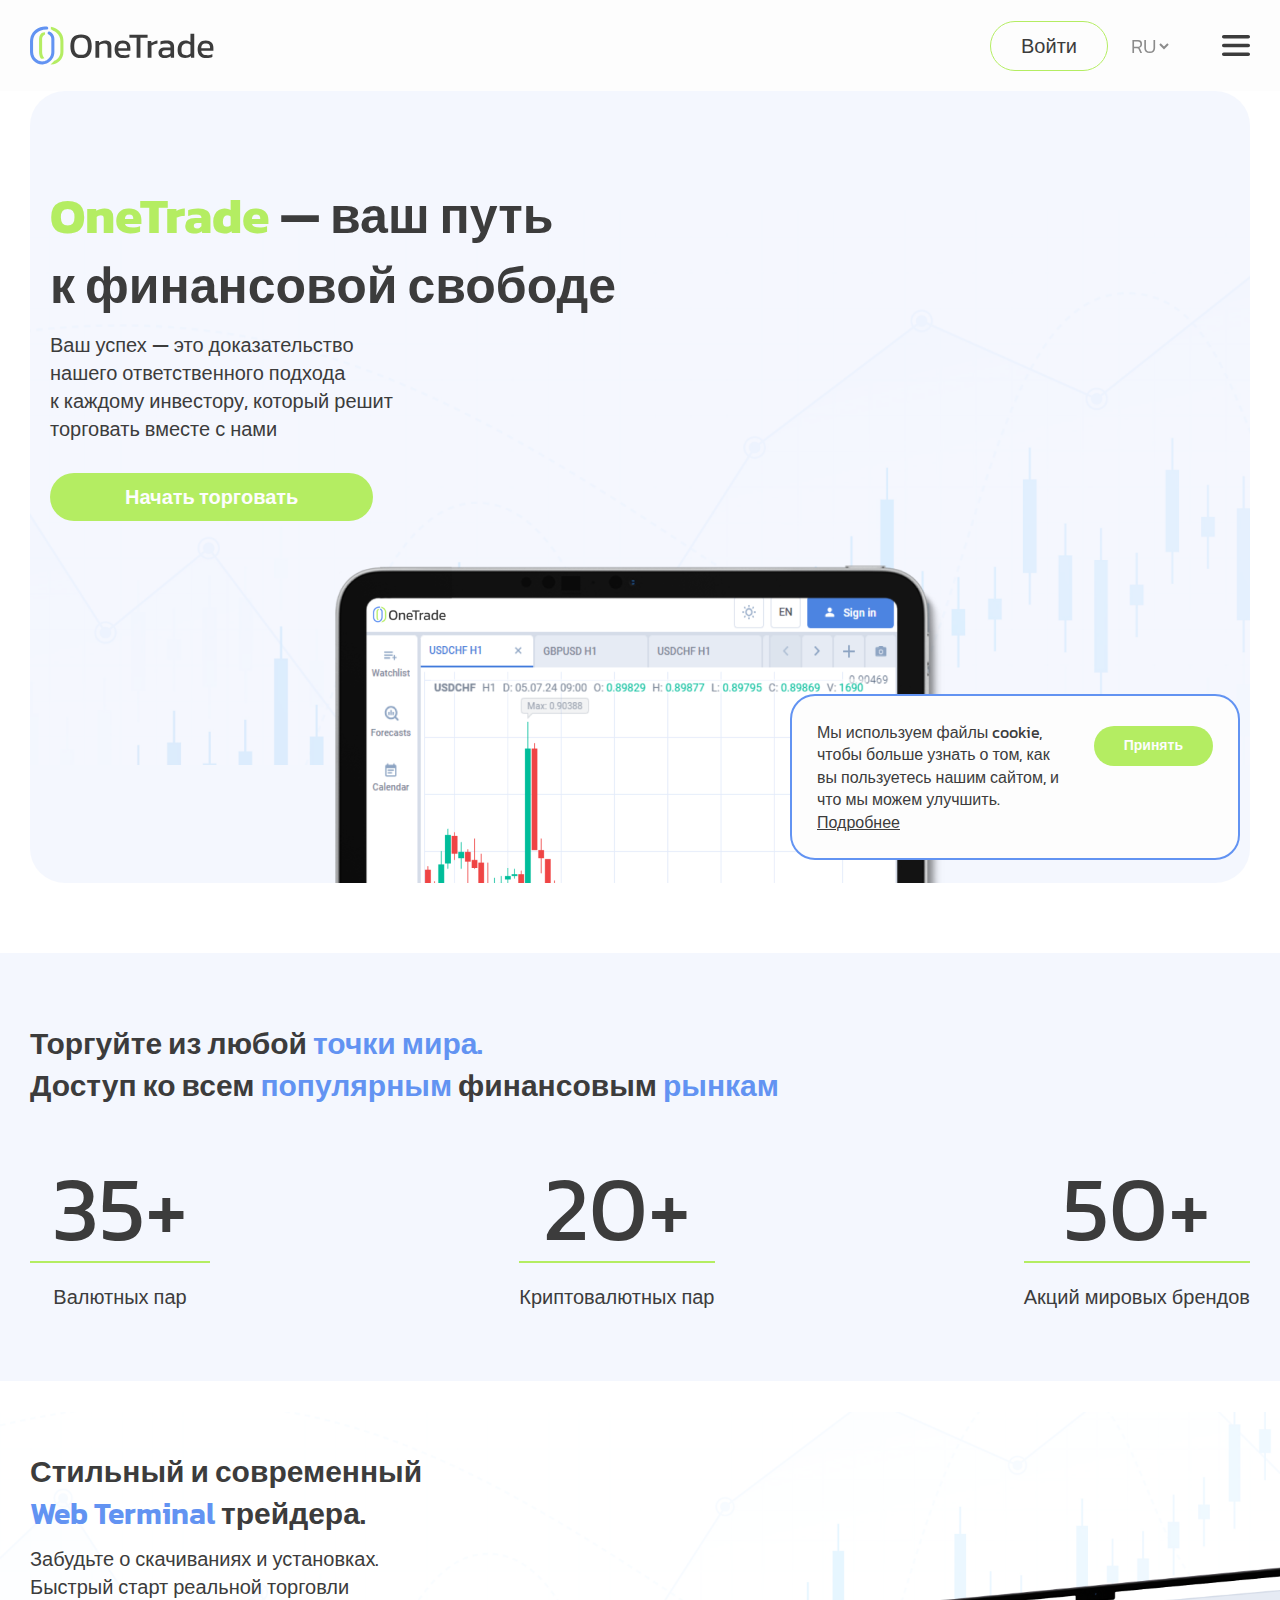
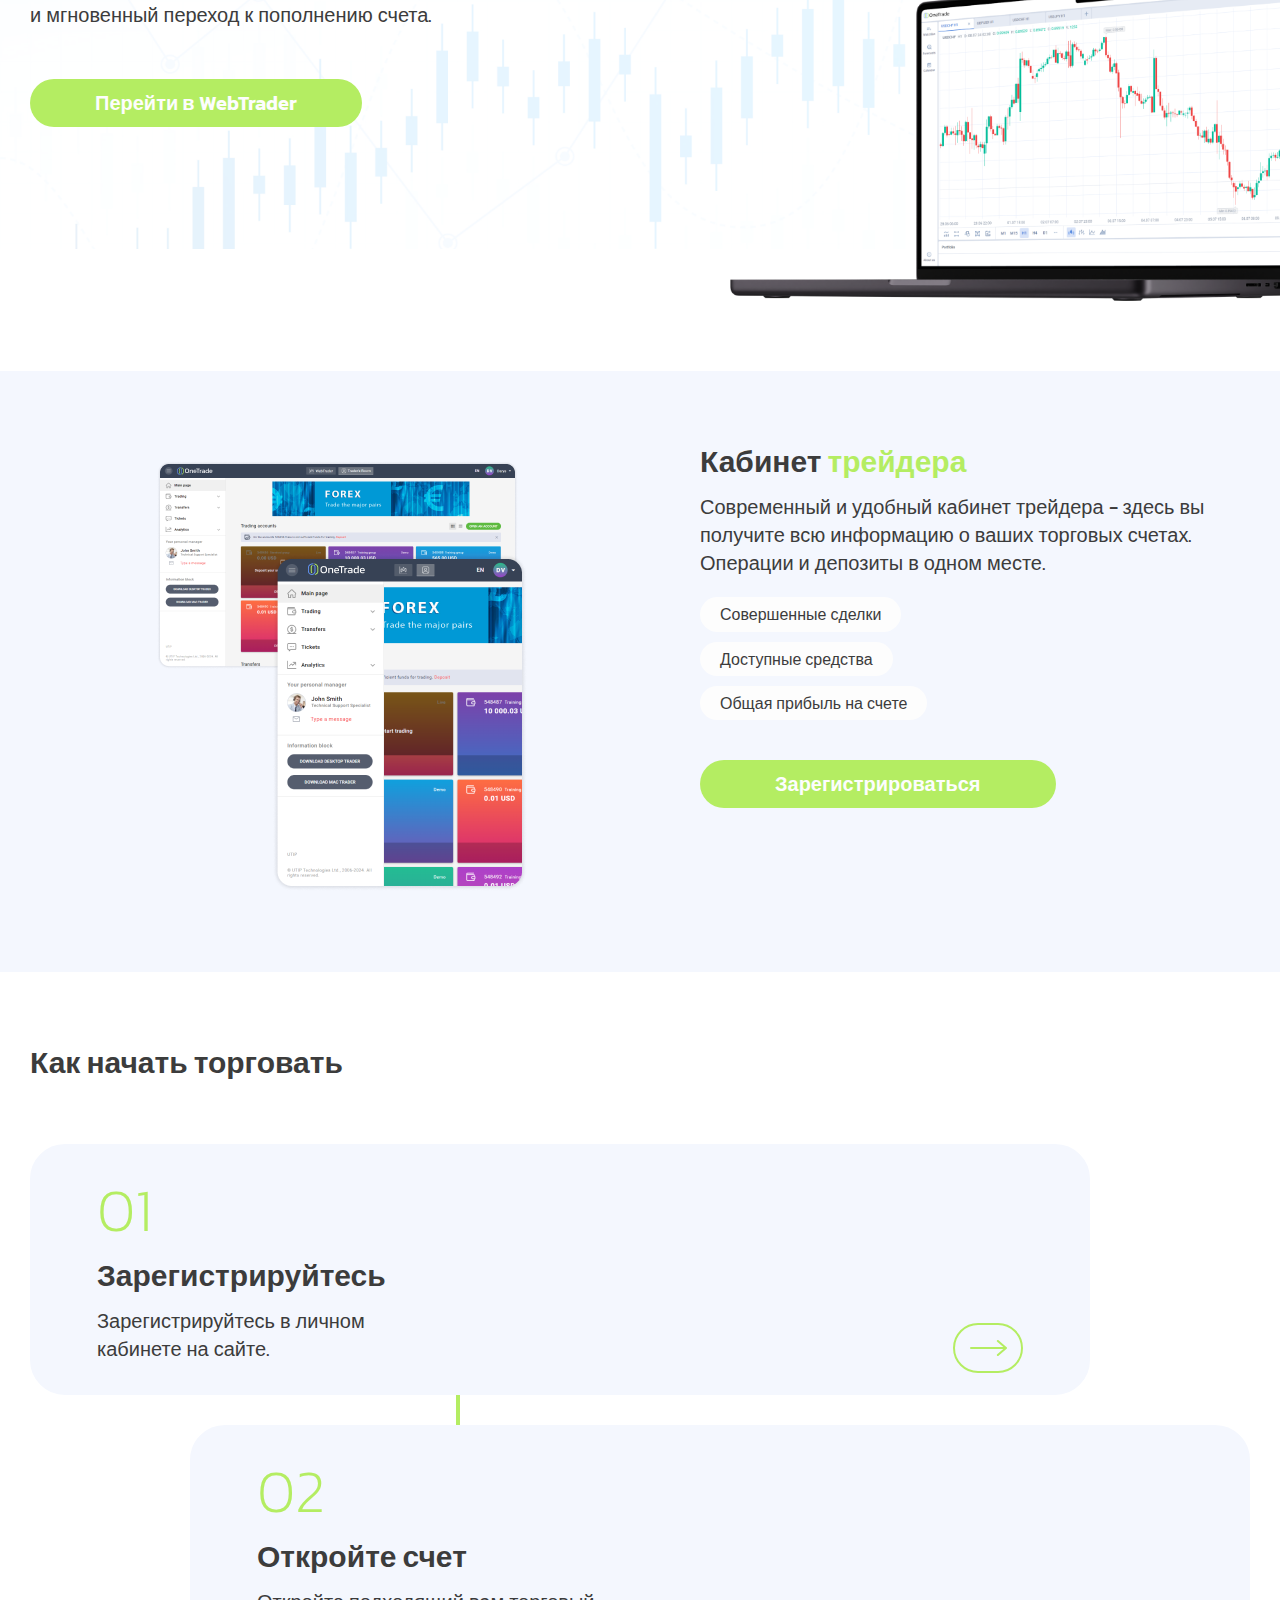
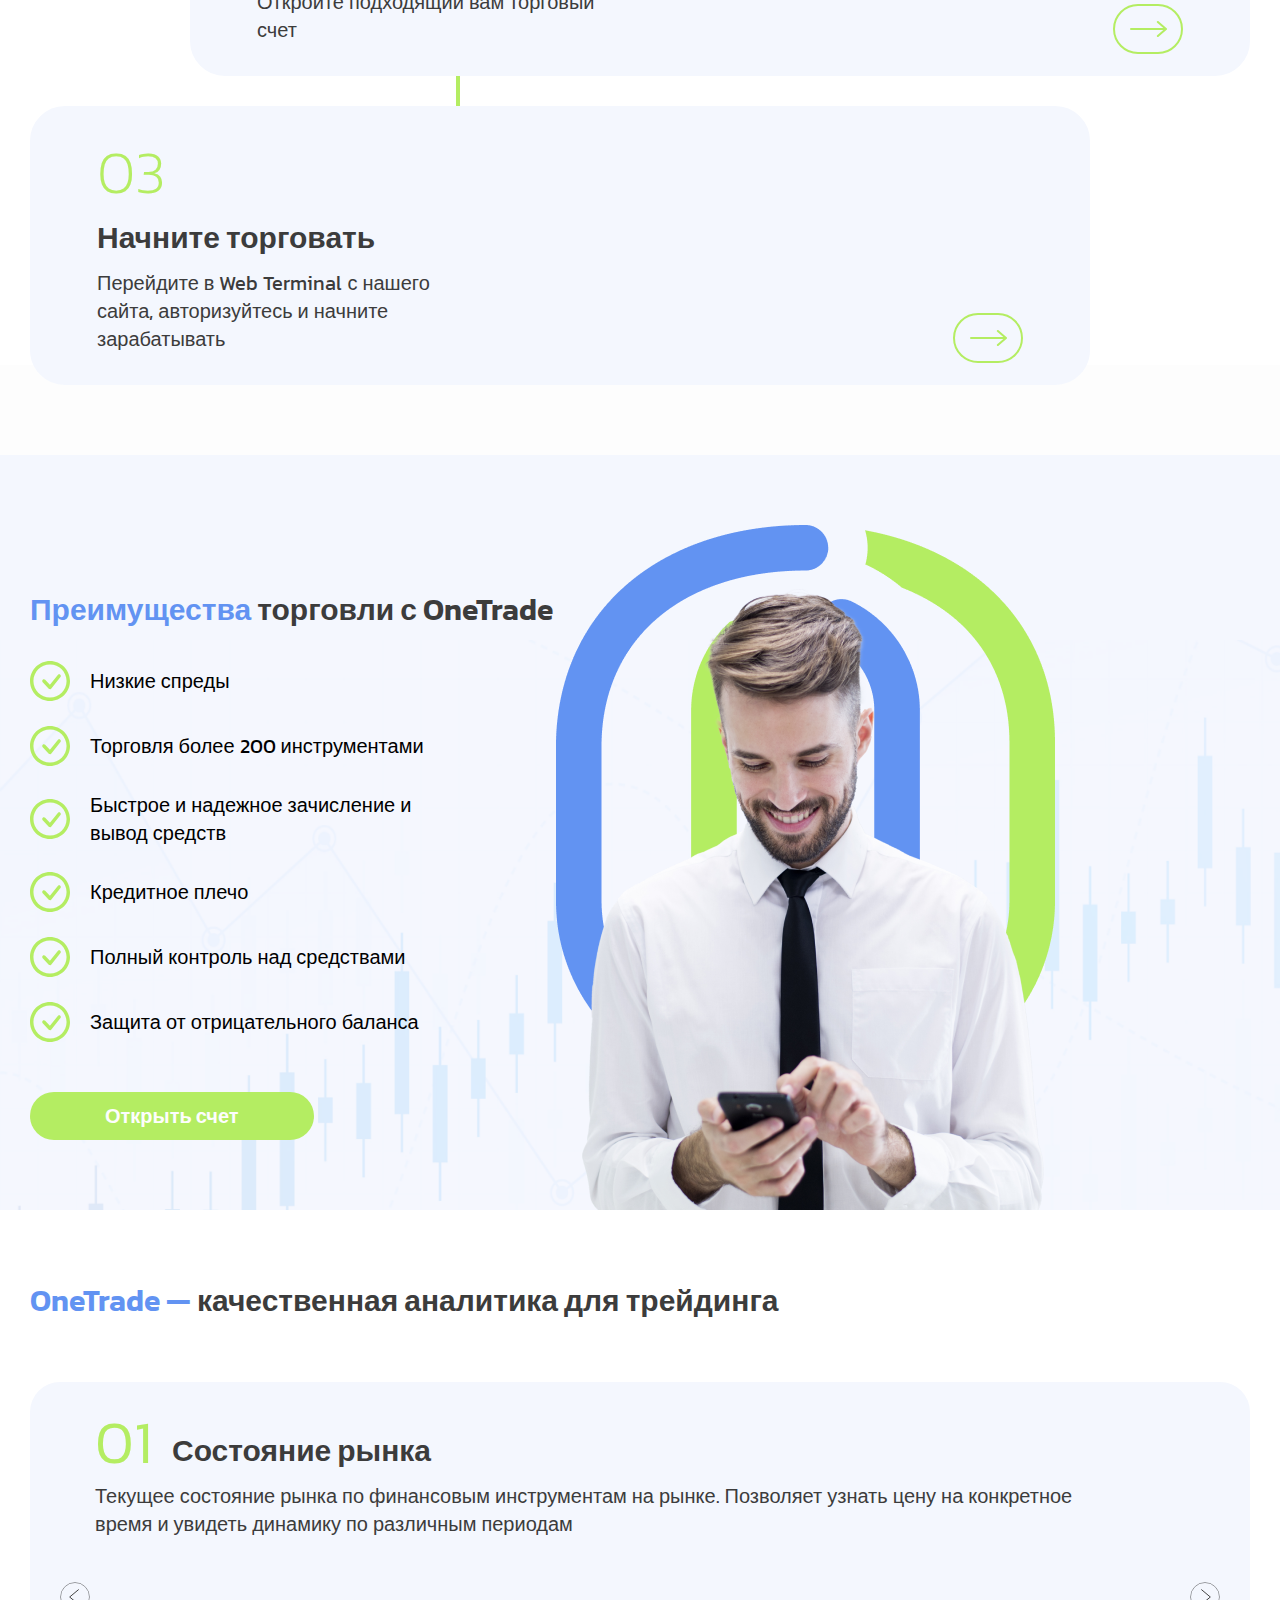
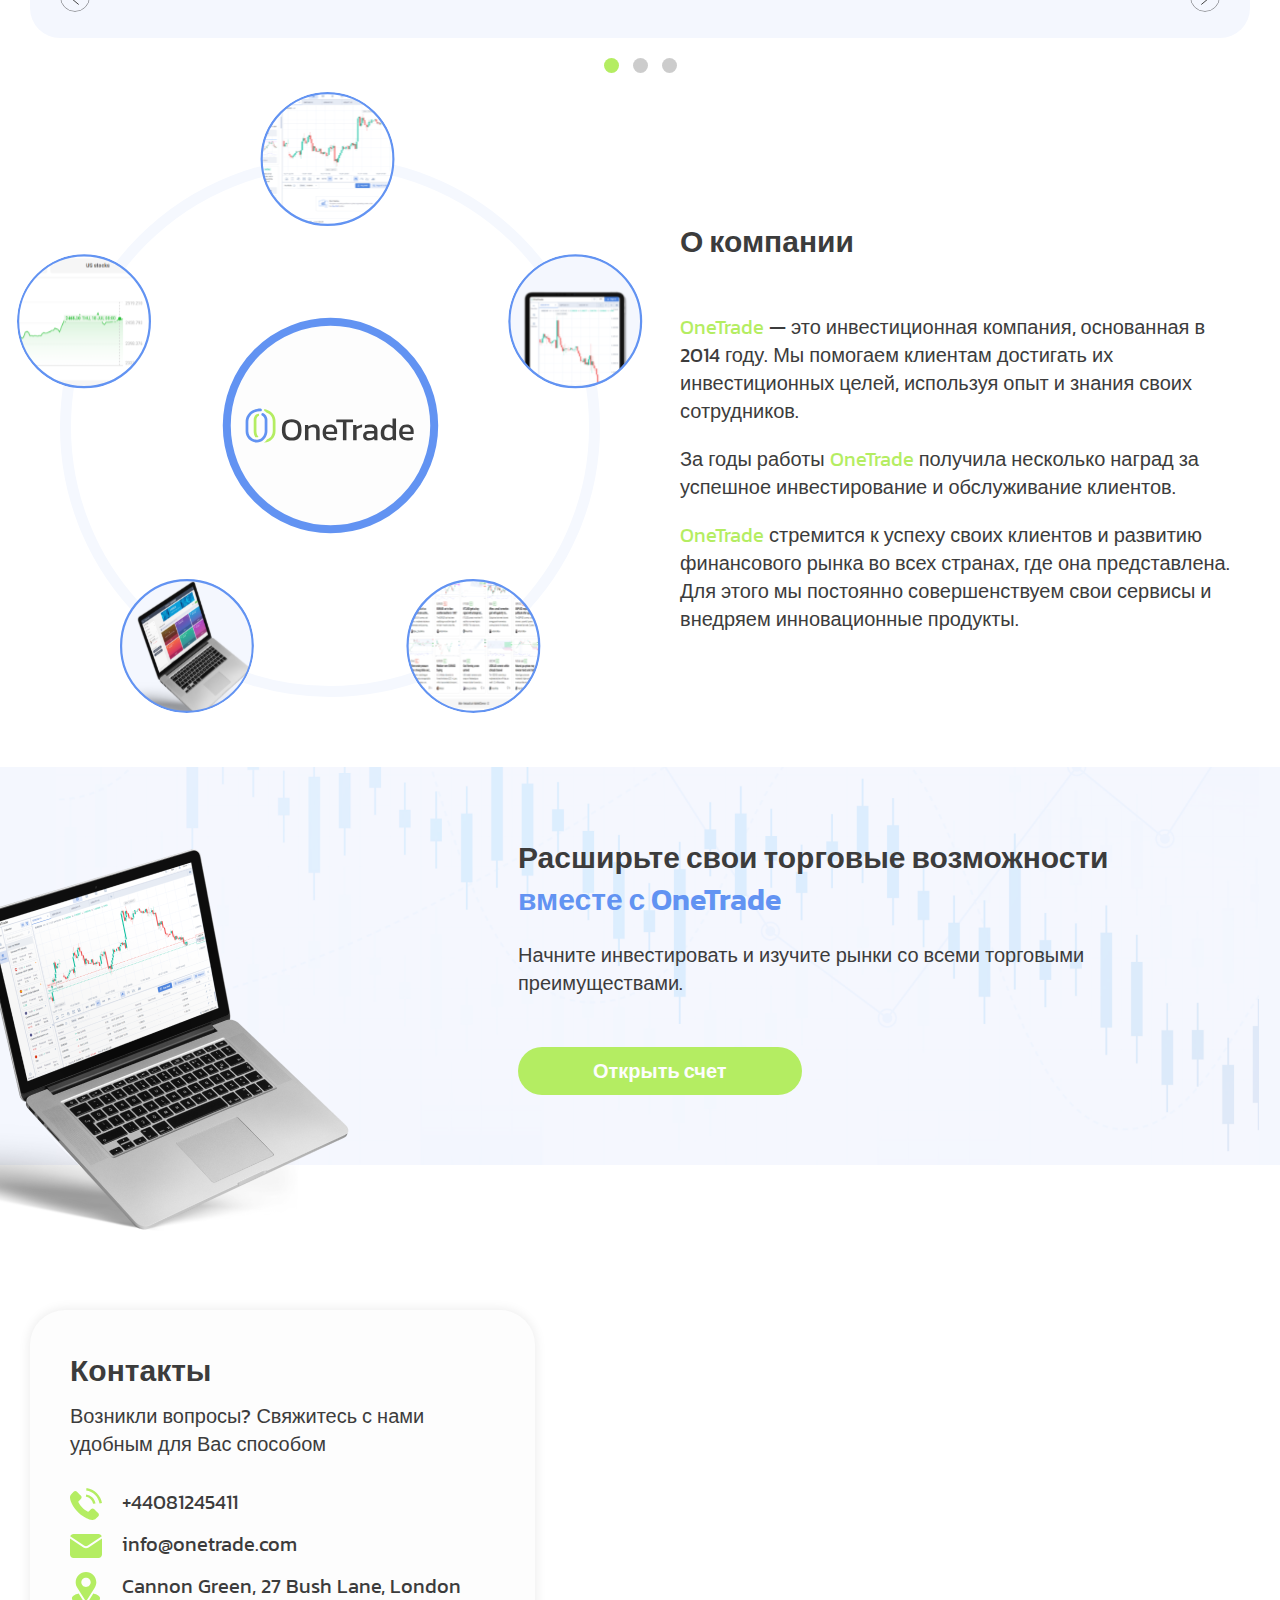
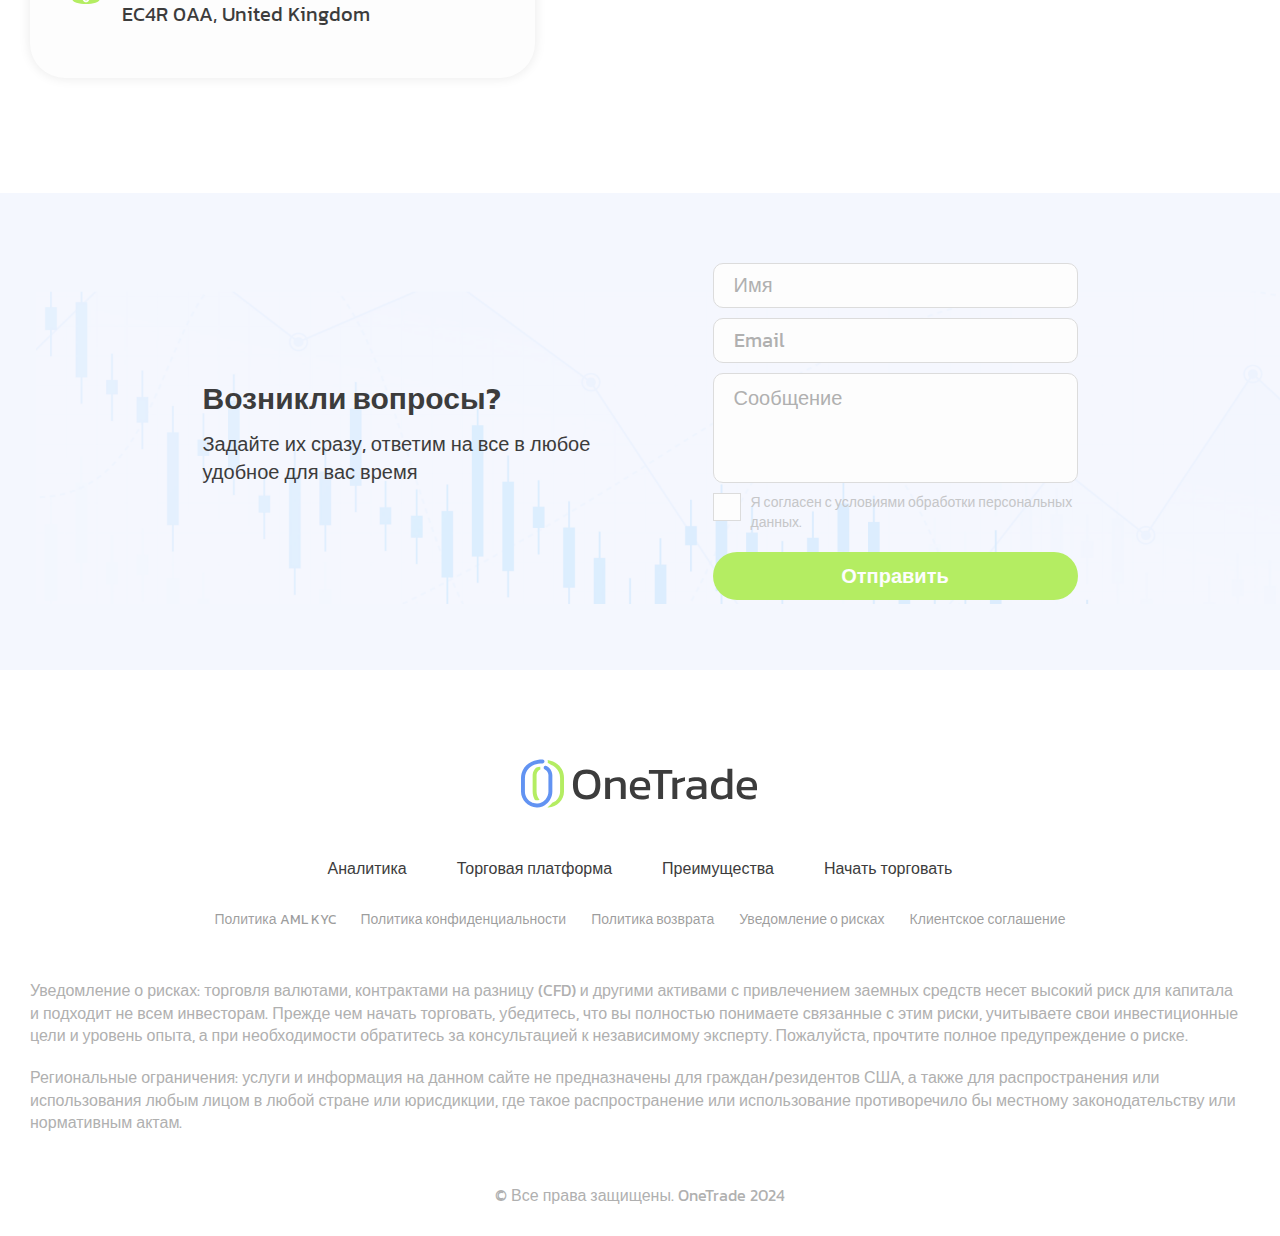
==== commit 43116770: "add" ====
--- a/index.html
+++ b/index.html
@@ -10,19 +10,19 @@
     <link rel="preconnect" href="https://fonts.gstatic.com" crossorigin>
     <link href="https://fonts.googleapis.com/css2?family=Kanit:ital,wght@0,100;0,200;0,300;0,400;0,500;0,600;0,700;0,800;0,900;1,100;1,200;1,300;1,400;1,500;1,600;1,700;1,800;1,900&display=swap" rel="stylesheet">
 
-    <link rel="stylesheet" href="/css/normalize.css">
-    <link rel="stylesheet" href="/css/swiper-bundle.min.css">
-    <link rel="stylesheet" href="/css/style.css">
-
-    <script defer src="/js/swiper-bundle.min.js"></script>
-    <script defer src="/js/script.js"></script>
+    <link rel="stylesheet" href="css/normalize.css">
+    <link rel="stylesheet" href="css/swiper-bundle.min.css">
+    <link rel="stylesheet" href="css/style.css">
+
+    <script defer src="js/swiper-bundle.min.js"></script>
+    <script defer src="js/script.js"></script>
 </head>
 
 <body>
     <header>
         <div class="container">
             <div class="header__logo">
-                <img src="/img/header-logo.svg" alt="">
+                <img src="img/header-logo.svg" alt="">
             </div>
             <ul class="menu">
                 <li class="menu-item"><a href="#analitycs">Аналитика</a></li>
@@ -55,9 +55,9 @@
                     </div>
                     <div>
                         <picture>
-                            <source media="(min-width: 1301px)" srcset="/img/iPad.png">
-                            <source media="(max-width: 1300px)" srcset="/img/iPad-tablet.png">
-                            <img src="/img/iPad.png" alt="">
+                            <source media="(min-width: 1301px)" srcset="img/iPad.png">
+                            <source media="(max-width: 1300px)" srcset="img/iPad-tablet.png">
+                            <img src="img/iPad.png" alt="">
                         </picture>
                     </div>
                 </div>
@@ -96,7 +96,7 @@
                     <a href="#" class="btn">Перейти в WebTrader</a>
                 </div>
                 <div>
-                    <img src="/img/MacBook.png" alt="">
+                    <img src="img/MacBook.png" alt="">
                 </div>
                 <a href="#" class="btn btn--mobile">Перейти в WebTrader</a>
             </div>
@@ -106,9 +106,9 @@
             <div class="container">
                 <a href="#" class="btn btn--mobile">Зарегистрироваться</a>
                 <picture>
-                    <source media="(min-width: 1301px)" srcset="/img/room-bg.png">
-                    <source media="(max-width: 1300px)" srcset="/img/room-bg-tablet.png">
-                    <img src="/img/room-bg.png" alt="">
+                    <source media="(min-width: 1301px)" srcset="img/room-bg.png">
+                    <source media="(max-width: 1300px)" srcset="img/room-bg-tablet.png">
+                    <img src="img/room-bg.png" alt="">
                 </picture>
                 <div class="room__content">
                     <h2>Кабинет <span>трейдера</span></h2>
@@ -177,7 +177,7 @@
                     <a href="#" class="btn">Открыть счет</a>
                 </div>
                 <div>
-                    <img src="/img/advantages-img.png" alt="">
+                    <img src="img/advantages-img.png" alt="">
                 </div>
                 <a href="#" class="btn btn--mobile">Открыть счет</a>
             </div>
@@ -249,27 +249,27 @@
             <div class="container">
                 <div class="about-us__platform">
                     <div class="about-us__decoration">
-                        <img src="/img/about-us-decor.svg" alt="">
+                        <img src="img/about-us-decor.svg" alt="">
                     </div>
                     <ul class="about-us__list">
                         <li class="about-us__item">
-                            <img src="/img/web-terminal.svg" alt="">
+                            <img src="img/web-terminal.svg" alt="">
                             <h4>Web Terminal</h4>
                         </li>
                         <li class="about-us__item">
-                            <img src="/img/For-ifferent-devices.svg" alt="">
+                            <img src="img/For-ifferent-devices.svg" alt="">
                             <h4>Для разных устройств</h4>
                         </li>
                         <li class="about-us__item">
-                            <img src="/img/Market-forecasts.svg" alt="">
+                            <img src="img/Market-forecasts.svg" alt="">
                             <h4>Прогнозы рынка</h4>
                         </li>
                         <li class="about-us__item">
-                            <img src="/img/Personal-account.svg" alt="">
+                            <img src="img/Personal-account.svg" alt="">
                             <h4>Личный кабинет</h4>
                         </li>
                         <li class="about-us__item">
-                            <img src="/img/The-state-of-the-market.svg" alt="">
+                            <img src="img/The-state-of-the-market.svg" alt="">
                             <h4>Состояние рынка</h4>
                         </li>
                     </ul>
@@ -287,10 +287,10 @@
             <div class="container">
                 <a href="#" class="btn btn--mobile">Открыть счет</a>
                 <picture class="opportunities__img">
-                    <source media="(min-width: 1301px)" srcset="/img/mac.png">
-                    <source media="(max-width: 750px)" srcset="/img/mac-mobile.png">
-                    <source media="(max-width: 1300px)" srcset="/img/mac-tablet.png">
-                    <img src="/img/mac.png" alt="">
+                    <source media="(min-width: 1301px)" srcset="img/mac.png">
+                    <source media="(max-width: 750px)" srcset="img/mac-mobile.png">
+                    <source media="(max-width: 1300px)" srcset="img/mac-tablet.png">
+                    <img src="img/mac.png" alt="">
                 </picture>
                 <div class="opportunities__box">
                     <h2>Расширьте свои торговые возможности <span>вместе с OneTrade</span></h2>
@@ -338,7 +338,7 @@
     </main>
     <footer>
         <div class="container">
-            <div class="footer__logo"><img src="/img/header-logo.svg" alt=""></div>
+            <div class="footer__logo"><img src="img/header-logo.svg" alt=""></div>
             <ul class="menu">
                 <li class="menu-item"><a href="#analitycs">Аналитика</a></li>
                 <li class="menu-item"><a href="#platform">Торговая платформа</a></li>
